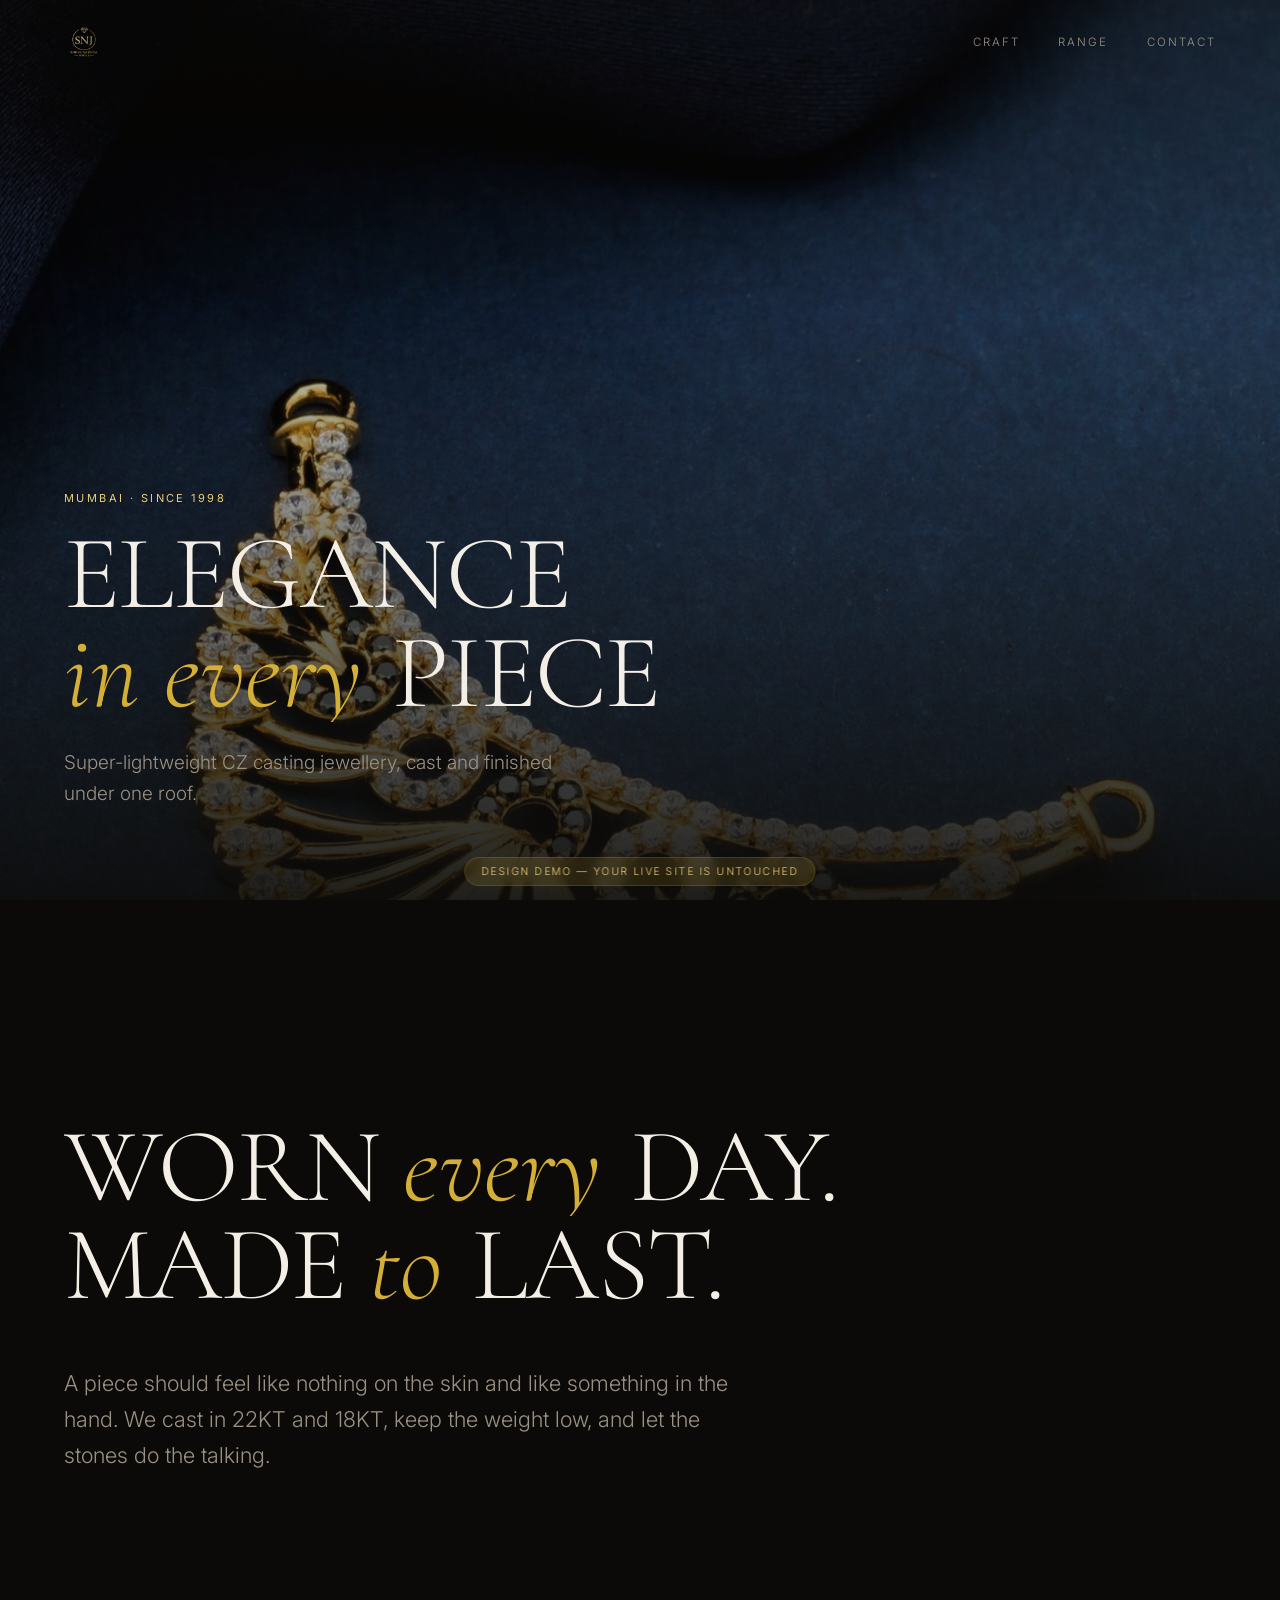
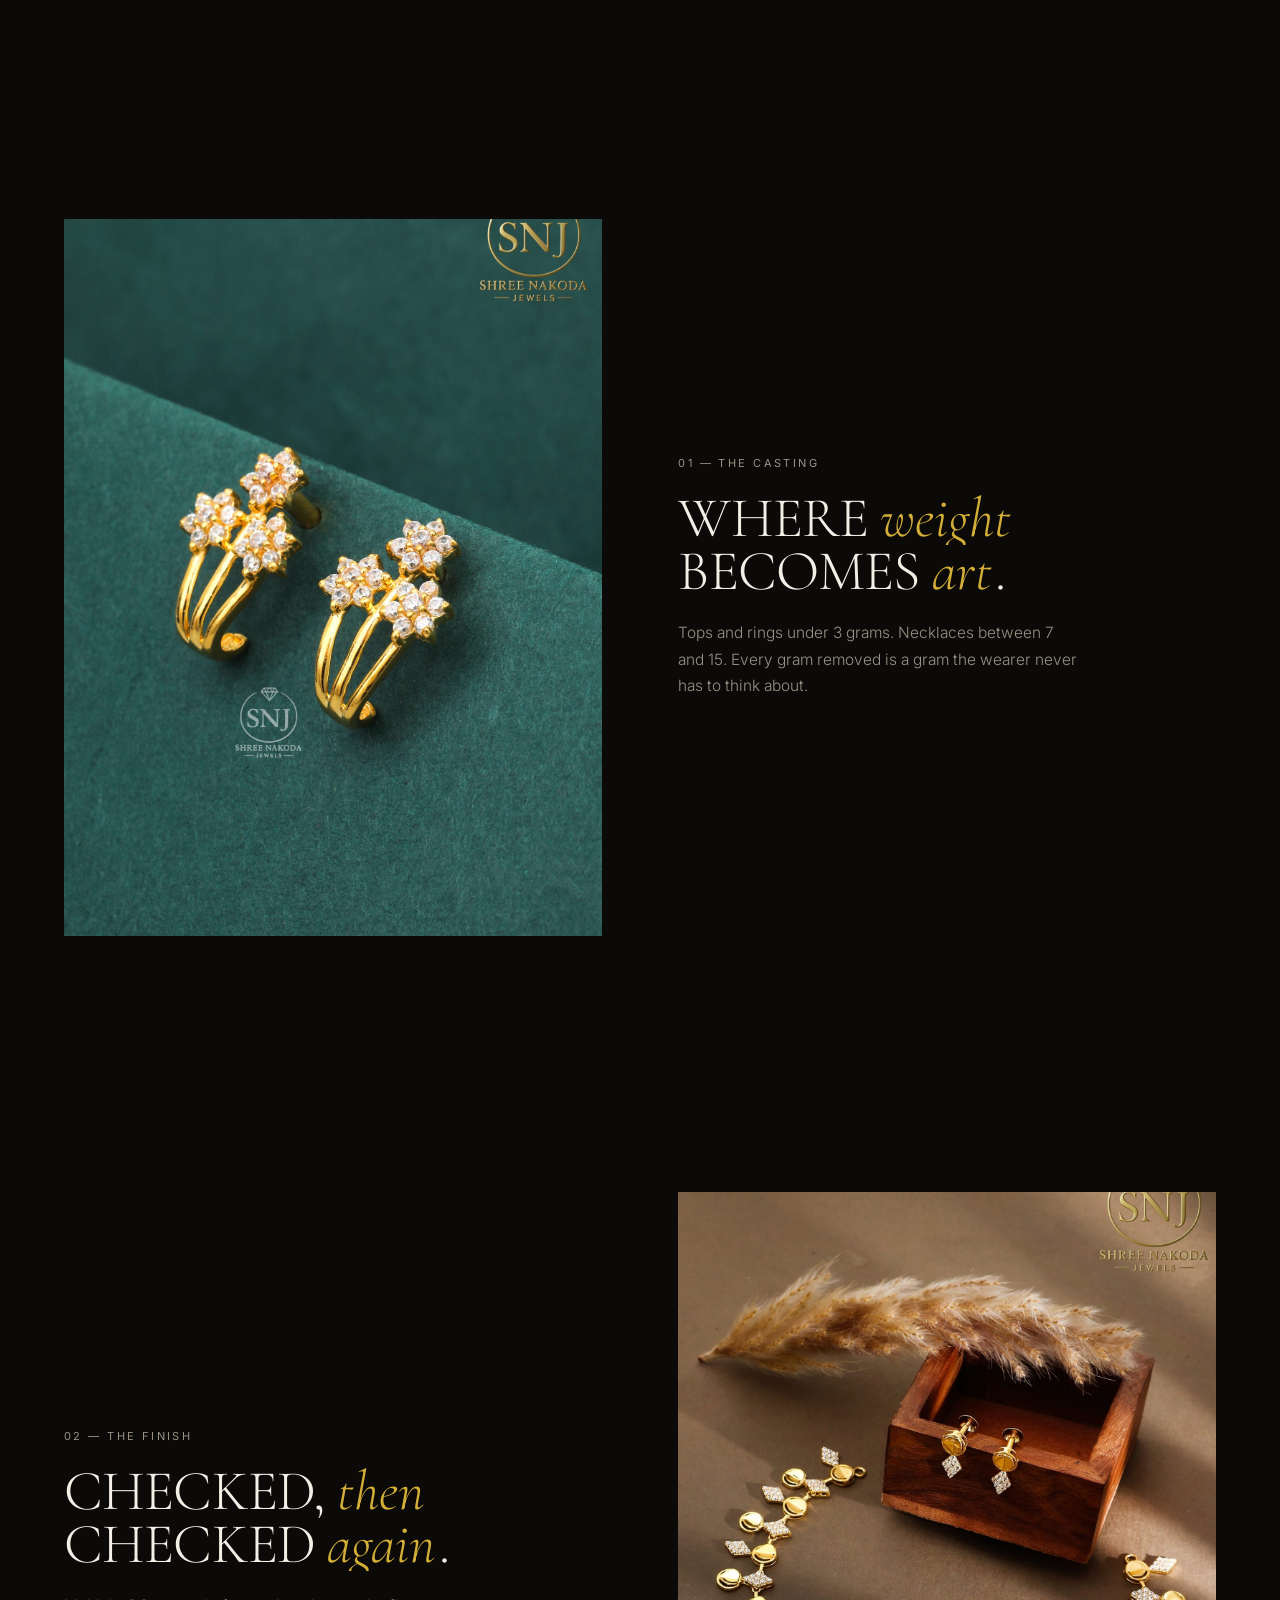
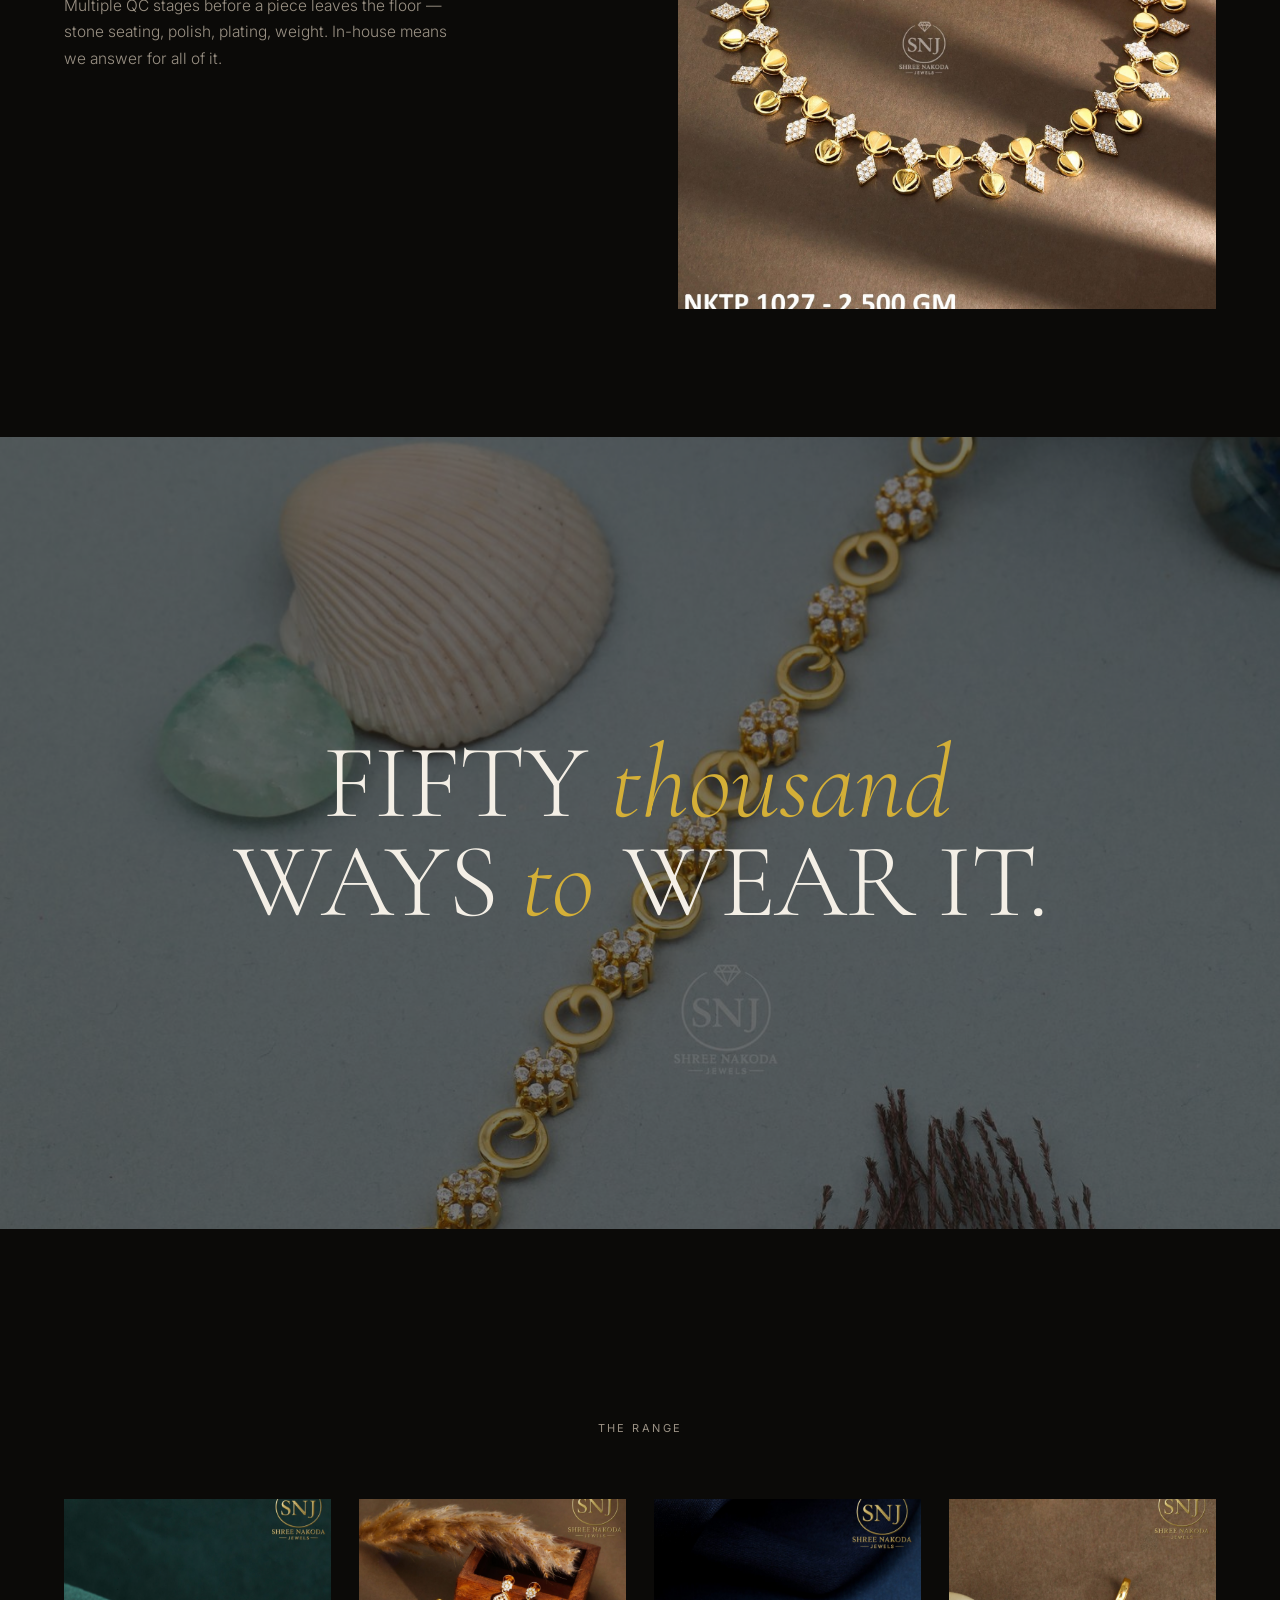
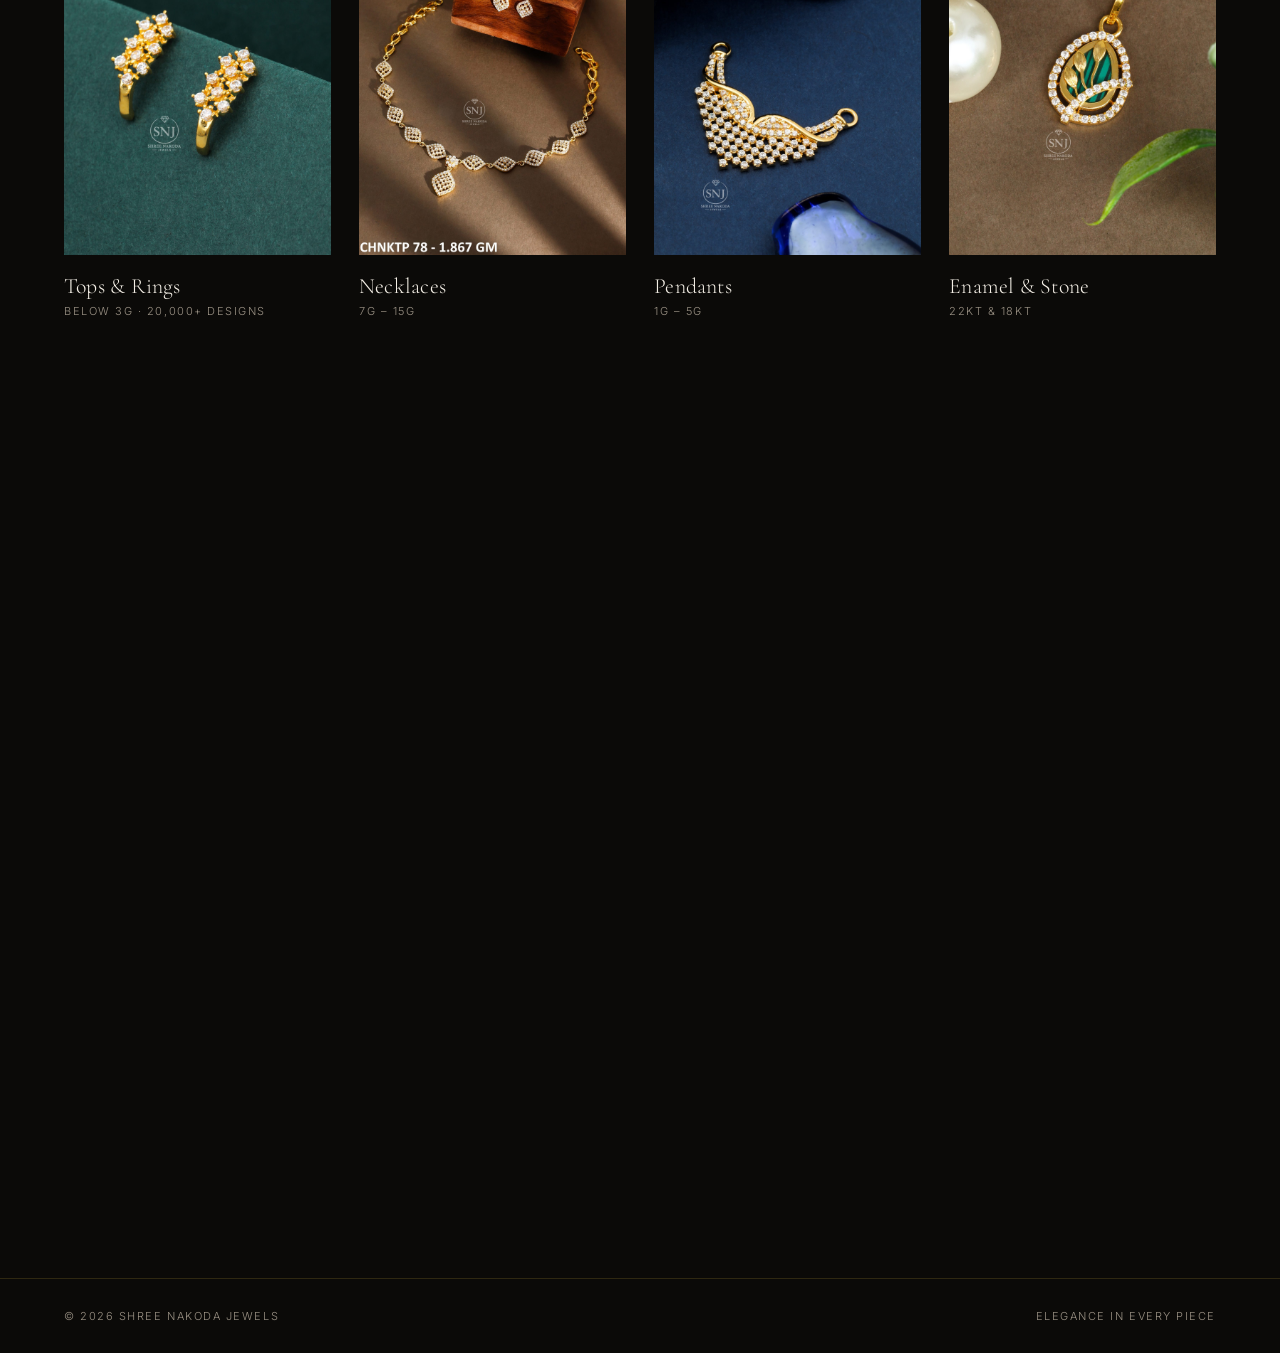
==== demo.html @ c89adb4a "Add design demo at /demo.html (does not touch the live site) Editorial restyle demo in the Vero vein" ====
<!DOCTYPE html>
<html lang="en">
<head>
<meta charset="UTF-8">
<meta name="viewport" content="width=device-width, initial-scale=1.0">
<title>Shree Nakoda Jewels — Design Demo</title>
<meta name="robots" content="noindex, nofollow">
<link rel="preconnect" href="https://fonts.googleapis.com">
<link rel="preconnect" href="https://fonts.gstatic.com" crossorigin>
<link href="https://fonts.googleapis.com/css2?family=Cormorant+Garamond:ital,wght@0,300;0,400;1,300;1,400&family=Inter:wght@300;400;500&display=swap" rel="stylesheet">
<link rel="stylesheet" href="css/demo.css">
<link rel="icon" type="image/png" sizes="64x64" href="assets/img/favicon-64.png">
<noscript><style>.rv,.rv-line span{opacity:1 !important;transform:none !important}</style></noscript>
</head>
<body>

<div class="grain"></div>

<div class="demo-flag">Design demo — your live site is untouched</div>

<header id="hdr">
  <a href="#top" class="brand">
    <img src="assets/img/logo.png" alt="Shree Nakoda Jewels">
  </a>
  <nav>
    <a href="#craft">Craft</a>
    <a href="#range">Range</a>
    <a href="#contact">Contact</a>
  </nav>
</header>

<!-- ============ HERO ============ -->
<section class="hero" id="top">
  <div class="hero-media">
    <img src="assets/img/studio/blue-fan-pendant.jpg" alt="Gold and CZ fan pendant">
  </div>
  <div class="hero-scrim"></div>
  <div class="hero-inner">
    <p class="eyebrow rv">Mumbai · Since 1998</p>
    <h1 class="display rv-line">
      <span class="l"><span>ELEGANCE</span></span>
      <span class="l"><span><em>in every</em> PIECE</span></span>
    </h1>
    <p class="lede rv">Super-lightweight CZ casting jewellery, cast and finished under one roof.</p>
  </div>
  <div class="hero-foot">
    <span class="rv">Scroll</span>
    <span class="rv">50,000+ designs</span>
  </div>
</section>

<!-- ============ STATEMENT ============ -->
<section class="statement">
  <h2 class="display rv-line">
    <span class="l"><span>WORN <em>every</em> DAY.</span></span>
    <span class="l"><span>MADE <em>to</em> LAST.</span></span>
  </h2>
  <p class="body-lg rv">
    A piece should feel like nothing on the skin and like something in the hand.
    We cast in 22KT and 18KT, keep the weight low, and let the stones do the talking.
  </p>
</section>

<!-- ============ EDITORIAL PAIR ============ -->
<section class="pair" id="craft">
  <figure class="fig tall rv">
    <img src="assets/img/studio/emerald-earrings.jpg" alt="Gold CZ earrings on emerald velvet" loading="lazy">
  </figure>
  <div class="pair-copy">
    <p class="label rv">01 — The Casting</p>
    <h3 class="display sm rv-line">
      <span class="l"><span>WHERE <em>weight</em></span></span>
      <span class="l"><span>BECOMES <em>art</em>.</span></span>
    </h3>
    <p class="rv">Tops and rings under 3 grams. Necklaces between 7 and 15. Every gram removed
       is a gram the wearer never has to think about.</p>
  </div>
</section>

<section class="pair reverse">
  <figure class="fig tall rv">
    <img src="assets/img/studio/cream-necklace.jpg" alt="Gold CZ necklace" loading="lazy">
  </figure>
  <div class="pair-copy">
    <p class="label rv">02 — The Finish</p>
    <h3 class="display sm rv-line">
      <span class="l"><span>CHECKED, <em>then</em></span></span>
      <span class="l"><span>CHECKED <em>again</em>.</span></span>
    </h3>
    <p class="rv">Multiple QC stages before a piece leaves the floor — stone seating, polish,
       plating, weight. In-house means we answer for all of it.</p>
  </div>
</section>

<!-- ============ FULL BLEED ============ -->
<section class="bleed">
  <img src="assets/img/studio/teal-bracelet.jpg" alt="Gold CZ bracelet" loading="lazy">
  <div class="bleed-scrim"></div>
  <h2 class="display bleed-h rv-line">
    <span class="l"><span>FIFTY <em>thousand</em></span></span>
    <span class="l"><span>WAYS <em>to</em> WEAR IT.</span></span>
  </h2>
</section>

<!-- ============ RANGE ============ -->
<section class="range" id="range">
  <p class="label center rv">The Range</p>
  <div class="range-grid">
    <article class="rv">
      <figure><img src="assets/img/studio/emerald-earrings-2.jpg" alt="Tops and rings" loading="lazy"></figure>
      <h4>Tops &amp; Rings</h4><p class="wt">Below 3g · 20,000+ designs</p>
    </article>
    <article class="rv">
      <figure><img src="assets/img/studio/cream-necklace-2.jpg" alt="Necklaces" loading="lazy"></figure>
      <h4>Necklaces</h4><p class="wt">7g – 15g</p>
    </article>
    <article class="rv">
      <figure><img src="assets/img/studio/blue-paisley-pendant.jpg" alt="Pendants" loading="lazy"></figure>
      <h4>Pendants</h4><p class="wt"> 1g – 5g</p>
    </article>
    <article class="rv">
      <figure><img src="assets/img/studio/brown-enamel-pendant.jpg" alt="Enamel work" loading="lazy"></figure>
      <h4>Enamel &amp; Stone</h4><p class="wt">22KT &amp; 18KT</p>
    </article>
  </div>
</section>

<!-- ============ CONTACT ============ -->
<section class="contact" id="contact">
  <h2 class="display rv-line">
    <span class="l"><span>COME <em>and</em> SEE</span></span>
    <span class="l"><span><em>the</em> WORK.</span></span>
  </h2>
  <div class="contact-grid">
    <div class="rv">
      <p class="label">Showroom</p>
      <p class="addr">259, Johari Mansion, 4th Floor<br>409-B Kalbadevi Road<br>Mumbai 400002</p>
      <p class="hours">Mon – Sat · 1pm – 8pm</p>
    </div>
    <div class="rv">
      <p class="label">Enquiries</p>
      <a class="big-link" href="tel:+917303219256">+91 73032 19256</a>
      <a class="big-link" href="tel:+912240132942">022 4013 2942</a>
      <a class="big-link ig" href="https://www.instagram.com/shree_nakoda_jewels/" target="_blank" rel="noopener">@shree_nakoda_jewels</a>
    </div>
  </div>
</section>

<footer>
  <span>© <span id="yr"></span> Shree Nakoda Jewels</span>
  <span>Elegance in every piece</span>
</footer>

<script src="js/demo.js" defer></script>
</body>
</html>
---- css/demo.css ----
/* ===== Shree Nakoda Jewels — design demo =====
   Dark brand palette kept; Vero's craft borrowed:
   huge tight-leading display type, uppercase sans + lowercase italic serif,
   generous whitespace, line-by-line scroll reveals. */

:root{
  --bg:#0b0a08;
  --bg-2:#100e0b;
  --ink:#f4efe6;
  --dim:#9a9184;
  --gold:#d4af37;
  --gold-soft:#e8cf7a;
  --line:rgba(212,175,55,.18);
  --serif:'Cormorant Garamond',Georgia,serif;
  --sans:'Inter',system-ui,-apple-system,'Segoe UI',sans-serif;
  --ease:cubic-bezier(.19,1,.22,1);
  --pad:clamp(20px,5vw,80px);
}

*{box-sizing:border-box}
html{scroll-behavior:smooth;-webkit-text-size-adjust:100%}
body{
  margin:0;background:var(--bg);color:var(--ink);
  font-family:var(--sans);font-weight:300;overflow-x:hidden;
  -webkit-font-smoothing:antialiased;
}
img{display:block;max-width:100%}
a{color:inherit;text-decoration:none}
::selection{background:var(--gold);color:#14110a}

.grain{
  position:fixed;inset:0;z-index:9998;pointer-events:none;opacity:.03;mix-blend-mode:overlay;
  background-image:url("data:image/svg+xml,%3Csvg xmlns='http://www.w3.org/2000/svg' width='120' height='120'%3E%3Cfilter id='n'%3E%3CfeTurbulence type='fractalNoise' baseFrequency='.9' numOctaves='2' stitchTiles='stitch'/%3E%3C/filter%3E%3Crect width='100%25' height='100%25' filter='url(%23n)'/%3E%3C/svg%3E");
}
.demo-flag{
  position:fixed;left:50%;bottom:14px;transform:translateX(-50%);z-index:9999;
  background:rgba(212,175,55,.14);border:1px solid var(--line);color:var(--gold-soft);
  font-size:10.5px;letter-spacing:.14em;text-transform:uppercase;
  padding:7px 16px;border-radius:40px;backdrop-filter:blur(6px);pointer-events:none;
}

/* ---------- Type system ---------- */
.display{
  font-family:var(--serif);font-weight:300;
  font-size:clamp(38px,8.2vw,124px);
  line-height:.94;letter-spacing:-.015em;
  text-transform:uppercase;margin:0;
}
/* the signature move: lowercase italic serif inside an uppercase line */
.display em{
  font-style:italic;text-transform:lowercase;
  color:var(--gold);letter-spacing:0;padding-right:.06em;
}
.display.sm{font-size:clamp(30px,4.4vw,62px)}

.eyebrow,.label{
  font-family:var(--sans);font-size:11px;font-weight:400;
  letter-spacing:.22em;text-transform:uppercase;color:var(--gold-soft);margin:0;
}
.label{color:var(--dim)}
.center{text-align:center}
.lede{font-size:clamp(15px,1.5vw,19px);line-height:1.6;color:var(--dim);max-width:44ch;margin:0}
.body-lg{font-size:clamp(16px,1.7vw,22px);line-height:1.65;color:var(--dim);max-width:52ch;margin:0}
p{margin:0}

/* ---------- Scroll reveal ---------- */
.rv{opacity:0;transform:translateY(26px);transition:opacity 1.1s var(--ease),transform 1.1s var(--ease)}
.rv.in{opacity:1;transform:none}
/* masked line-by-line reveal for headlines */
.rv-line .l{display:block;overflow:hidden}
.rv-line .l>span{display:block;transform:translateY(105%);transition:transform 1.15s var(--ease)}
.rv-line.in .l>span{transform:none}
.rv-line.in .l:nth-child(2)>span{transition-delay:.10s}
.rv-line.in .l:nth-child(3)>span{transition-delay:.20s}
/* If JS never runs, don't leave the page blank */
html:not(.js) .rv{opacity:1;transform:none}
html:not(.js) .rv-line .l>span{transform:none}

/* ---------- Header ---------- */
#hdr{
  position:fixed;top:0;left:0;right:0;z-index:500;
  display:flex;align-items:center;justify-content:space-between;
  padding:22px var(--pad);transition:background .45s var(--ease),padding .45s var(--ease);
}
#hdr.solid{background:rgba(9,8,6,.92);padding:13px var(--pad);border-bottom:1px solid var(--line)}
#hdr .brand img{width:40px;height:40px;object-fit:contain}
#hdr nav{display:flex;gap:clamp(16px,3vw,38px)}
#hdr nav a{font-size:11.5px;letter-spacing:.18em;text-transform:uppercase;color:var(--dim);transition:color .3s}
#hdr nav a:hover{color:var(--gold-soft)}

/* ---------- Hero ---------- */
.hero{position:relative;min-height:100svh;display:flex;flex-direction:column;justify-content:flex-end;overflow:hidden}
.hero-media{position:absolute;inset:0}
.hero-media img{width:100%;height:100%;object-fit:cover;object-position:60% 35%}
.hero-scrim{
  position:absolute;inset:0;
  background:linear-gradient(180deg,rgba(11,10,8,.55) 0%,rgba(11,10,8,.25) 35%,rgba(11,10,8,.92) 100%);
}
.hero-inner{position:relative;z-index:2;padding:0 var(--pad);max-width:1500px}
.hero-inner .eyebrow{margin-bottom:20px}
.hero h1{margin:0 0 26px}
.hero-foot{
  position:relative;z-index:2;display:flex;justify-content:space-between;
  padding:44px var(--pad) 34px;font-size:10.5px;letter-spacing:.2em;text-transform:uppercase;color:var(--dim);
}

/* ---------- Statement ---------- */
.statement{padding:clamp(110px,17vw,230px) var(--pad);max-width:1500px;margin:0 auto}
.statement h2{margin-bottom:clamp(34px,4vw,58px)}

/* ---------- Editorial pairs ---------- */
.pair{
  display:grid;grid-template-columns:1fr 1fr;gap:clamp(30px,6vw,110px);
  align-items:center;padding:clamp(60px,10vw,150px) var(--pad);
  max-width:1500px;margin:0 auto;
}
.pair.reverse .fig{order:2}
.fig{margin:0;overflow:hidden;background:var(--bg-2)}
.fig.tall img{width:100%;aspect-ratio:3/4;object-fit:cover;transition:transform 1.4s var(--ease)}
.fig:hover img{transform:scale(1.03)}
.pair-copy{display:flex;flex-direction:column;gap:22px}
.pair-copy p:last-child{color:var(--dim);line-height:1.7;max-width:40ch;font-size:15.5px}

/* ---------- Full bleed ---------- */
.bleed{position:relative;min-height:88svh;display:flex;align-items:center;justify-content:center;overflow:hidden}
.bleed>img{position:absolute;inset:0;width:100%;height:100%;object-fit:cover}
.bleed-scrim{position:absolute;inset:0;background:rgba(11,10,8,.55)}
.bleed-h{position:relative;z-index:2;text-align:center;padding:0 var(--pad)}

/* ---------- Range ---------- */
.range{padding:clamp(100px,15vw,200px) var(--pad);max-width:1500px;margin:0 auto}
.range .label{margin-bottom:clamp(40px,5vw,70px)}
.range-grid{display:grid;grid-template-columns:repeat(4,1fr);gap:clamp(14px,2.2vw,34px)}
.range-grid figure{margin:0 0 18px;overflow:hidden;background:var(--bg-2)}
.range-grid img{width:100%;aspect-ratio:3/4;object-fit:cover;transition:transform 1.3s var(--ease)}
.range-grid article:hover img{transform:scale(1.04)}
.range-grid h4{font-family:var(--serif);font-weight:300;font-size:clamp(17px,1.7vw,23px);margin:0 0 5px;letter-spacing:.01em}
.wt{font-size:11px;letter-spacing:.14em;text-transform:uppercase;color:var(--dim)}

/* ---------- Contact ---------- */
.contact{padding:clamp(100px,15vw,210px) var(--pad) clamp(70px,9vw,120px);max-width:1500px;margin:0 auto}
.contact h2{margin-bottom:clamp(48px,6vw,90px)}
.contact-grid{display:grid;grid-template-columns:1fr 1fr;gap:clamp(34px,6vw,90px)}
.contact-grid .label{margin-bottom:18px}
.addr{font-size:16px;line-height:1.85;color:var(--ink)}
.hours{margin-top:14px;font-size:13px;color:var(--dim);letter-spacing:.04em}
.big-link{
  display:block;font-family:var(--serif);font-size:clamp(20px,2.5vw,34px);
  font-weight:300;color:var(--ink);padding:9px 0;border-bottom:1px solid var(--line);
  transition:color .35s var(--ease),padding-left .35s var(--ease);
}
.big-link:hover{color:var(--gold);padding-left:10px}
.big-link.ig{font-family:var(--sans);font-size:clamp(13px,1.3vw,16px);letter-spacing:.04em}

footer{
  display:flex;justify-content:space-between;gap:16px;flex-wrap:wrap;
  padding:30px var(--pad);border-top:1px solid var(--line);
  font-size:11px;letter-spacing:.14em;text-transform:uppercase;color:var(--dim);
}

/* ---------- Responsive ---------- */
@media(max-width:900px){
  .pair{grid-template-columns:1fr;gap:34px}
  .pair.reverse .fig{order:0}
  .range-grid{grid-template-columns:repeat(2,1fr);gap:16px}
  .contact-grid{grid-template-columns:1fr}
  .hero-media img{object-position:58% 35%}
}
@media(max-width:520px){
  .hero-foot{padding:30px var(--pad) 26px}
}

/* ---------- Reduced motion ---------- */
@media(prefers-reduced-motion:reduce){
  html{scroll-behavior:auto}
  .rv{opacity:1 !important;transform:none !important;transition:none !important}
  .rv-line .l>span{transform:none !important;transition:none !important}
  .fig img,.range-grid img{transition:none !important}
}
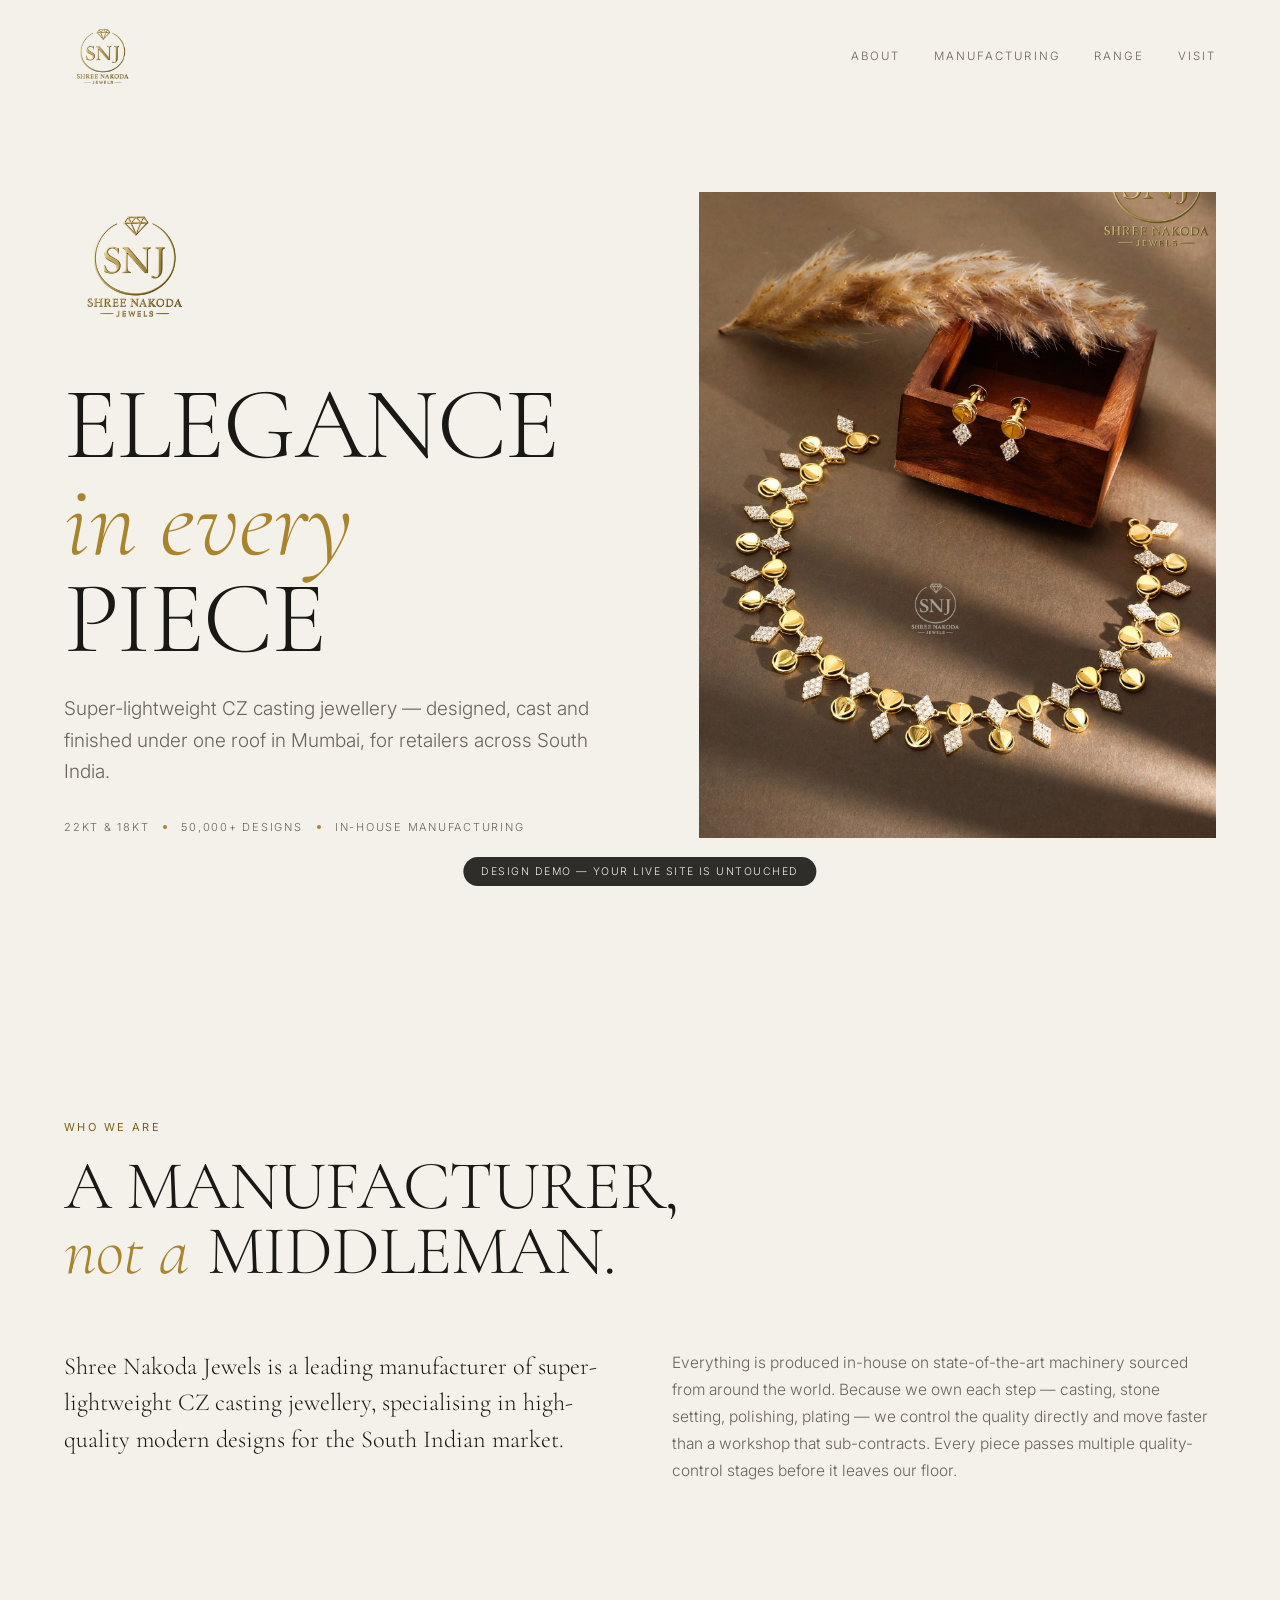
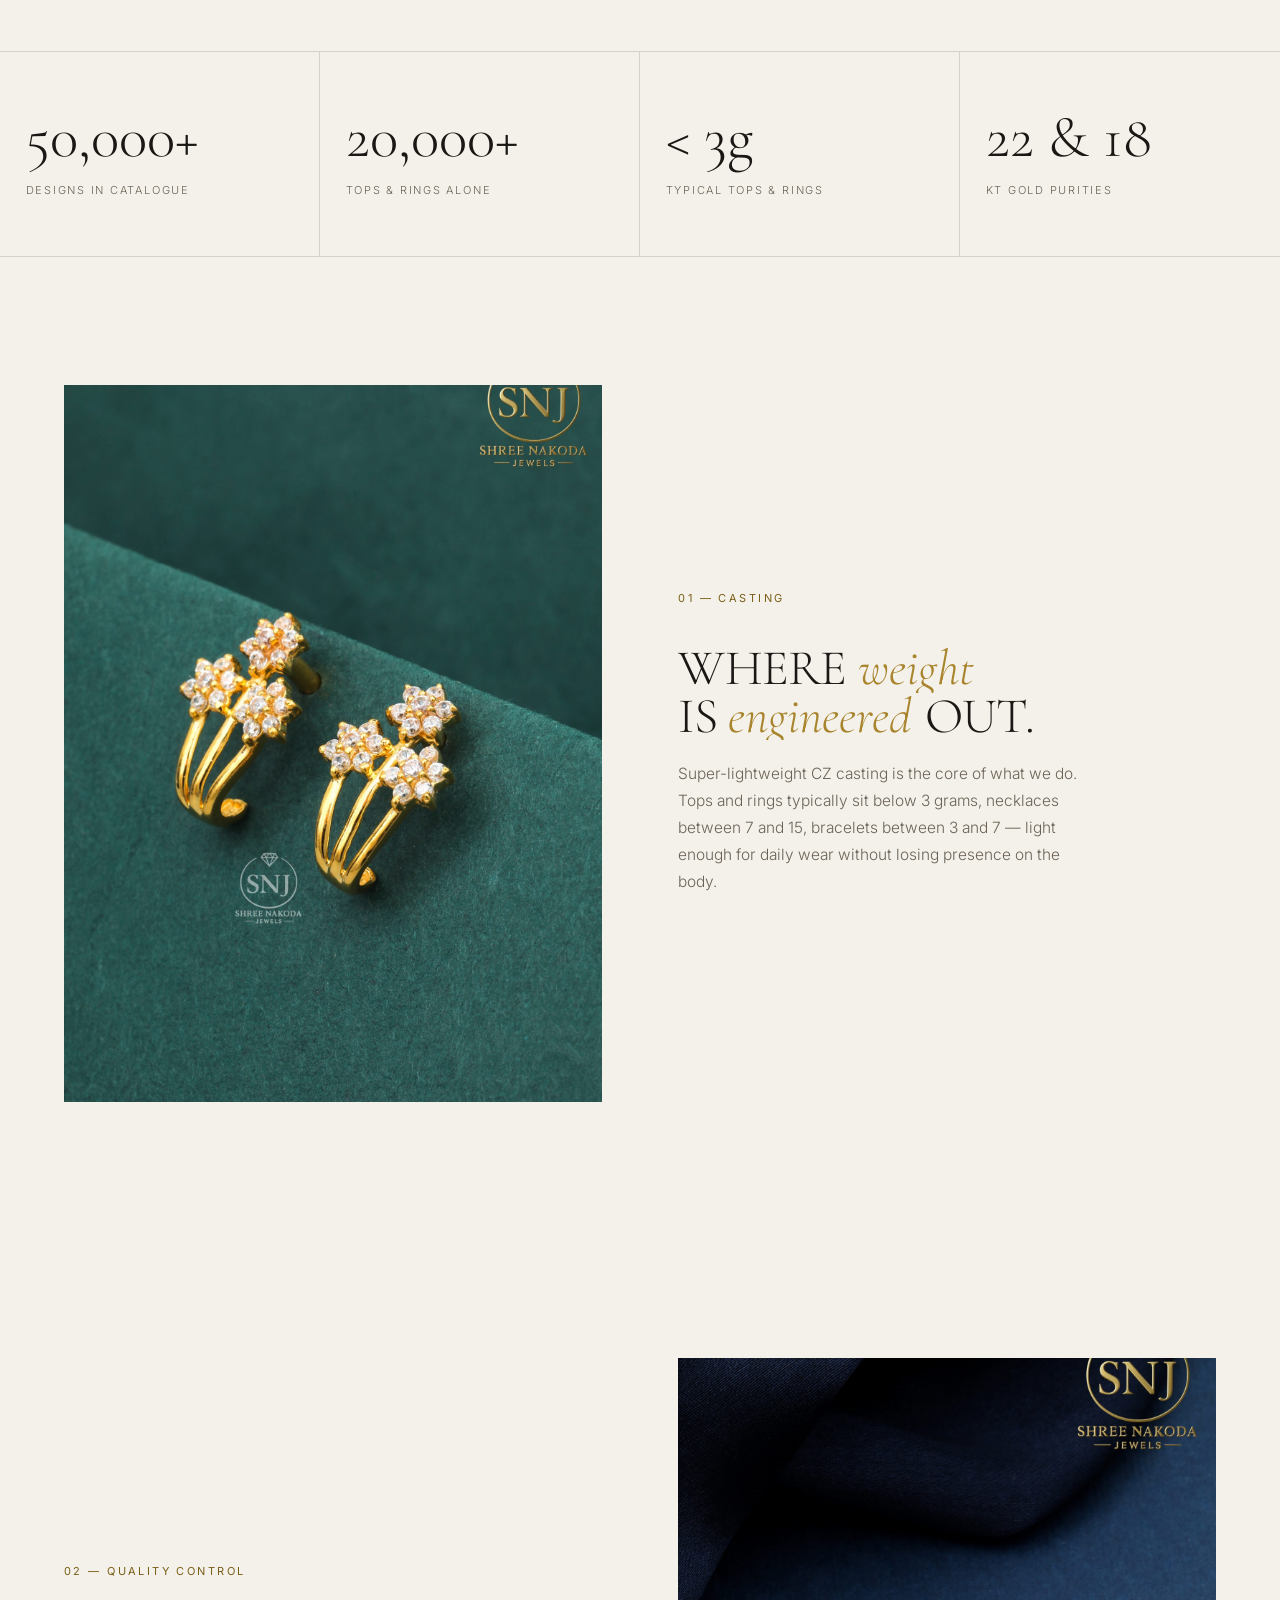
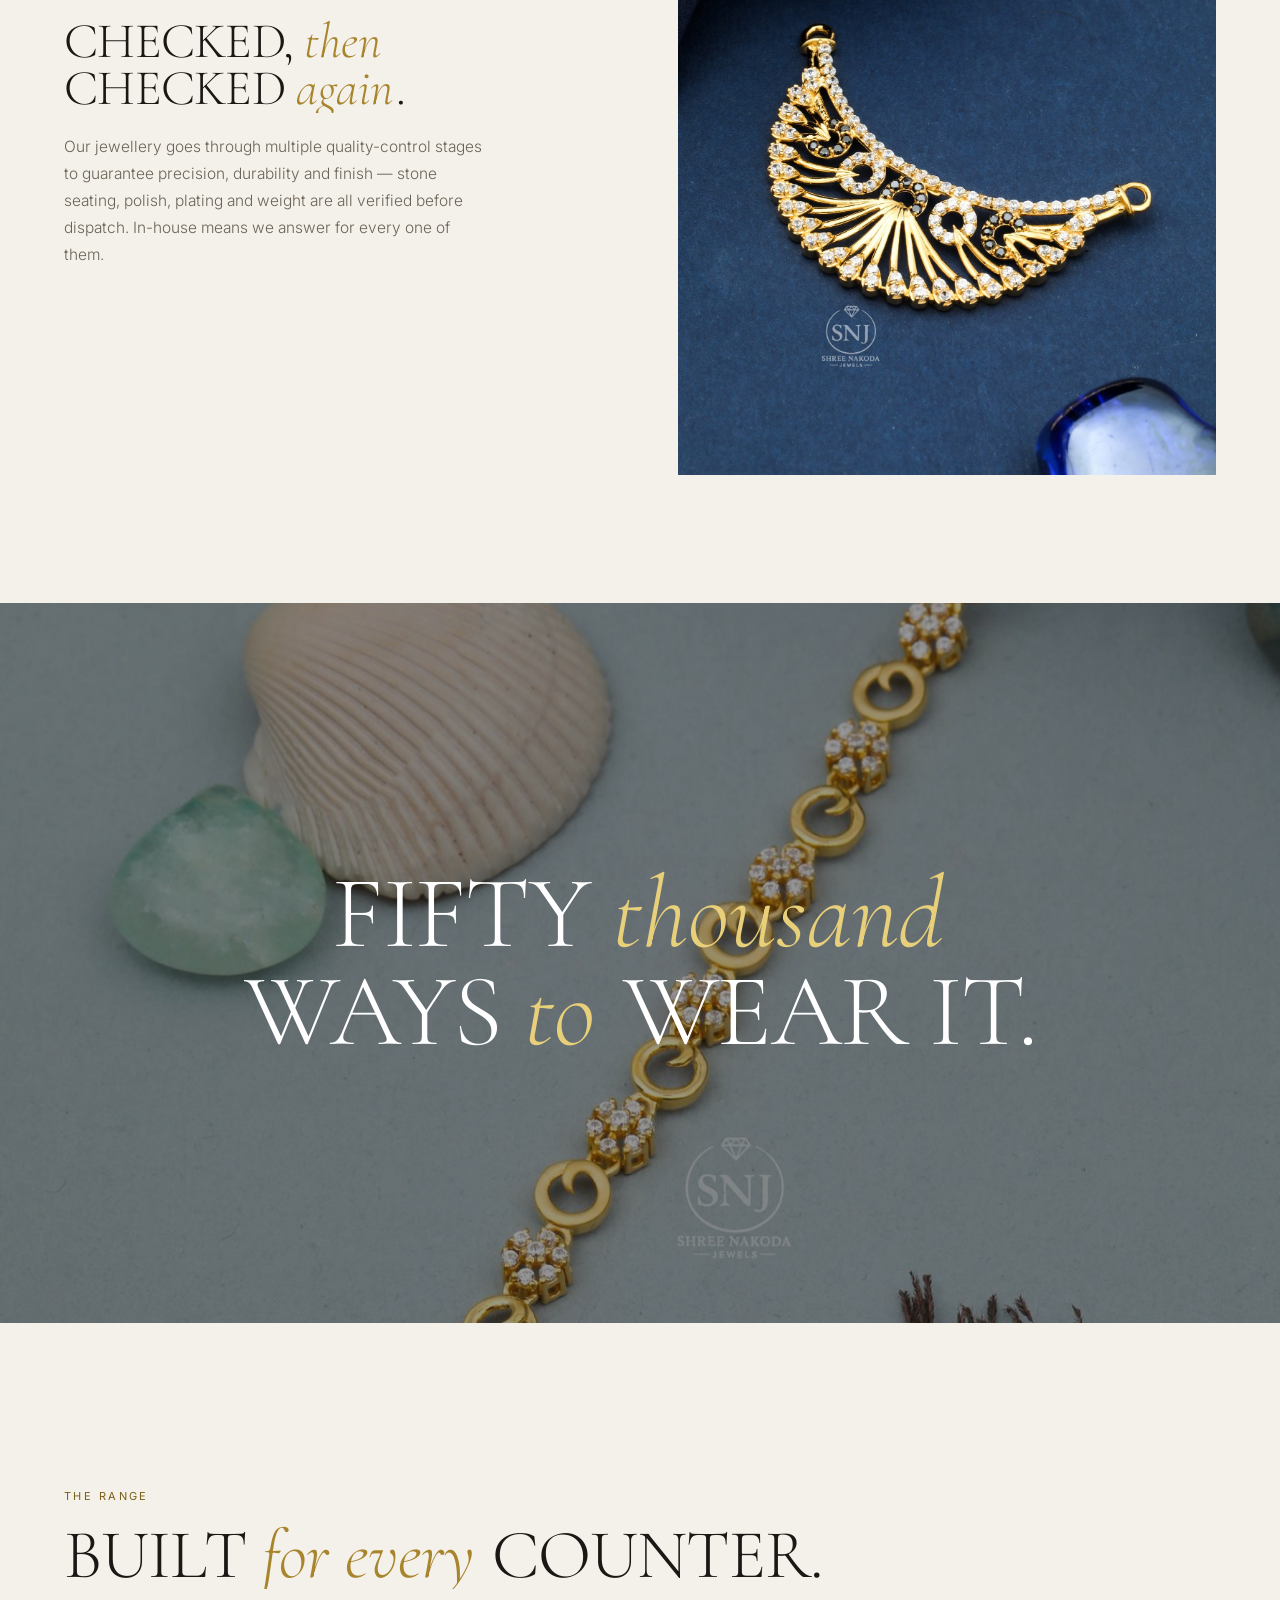
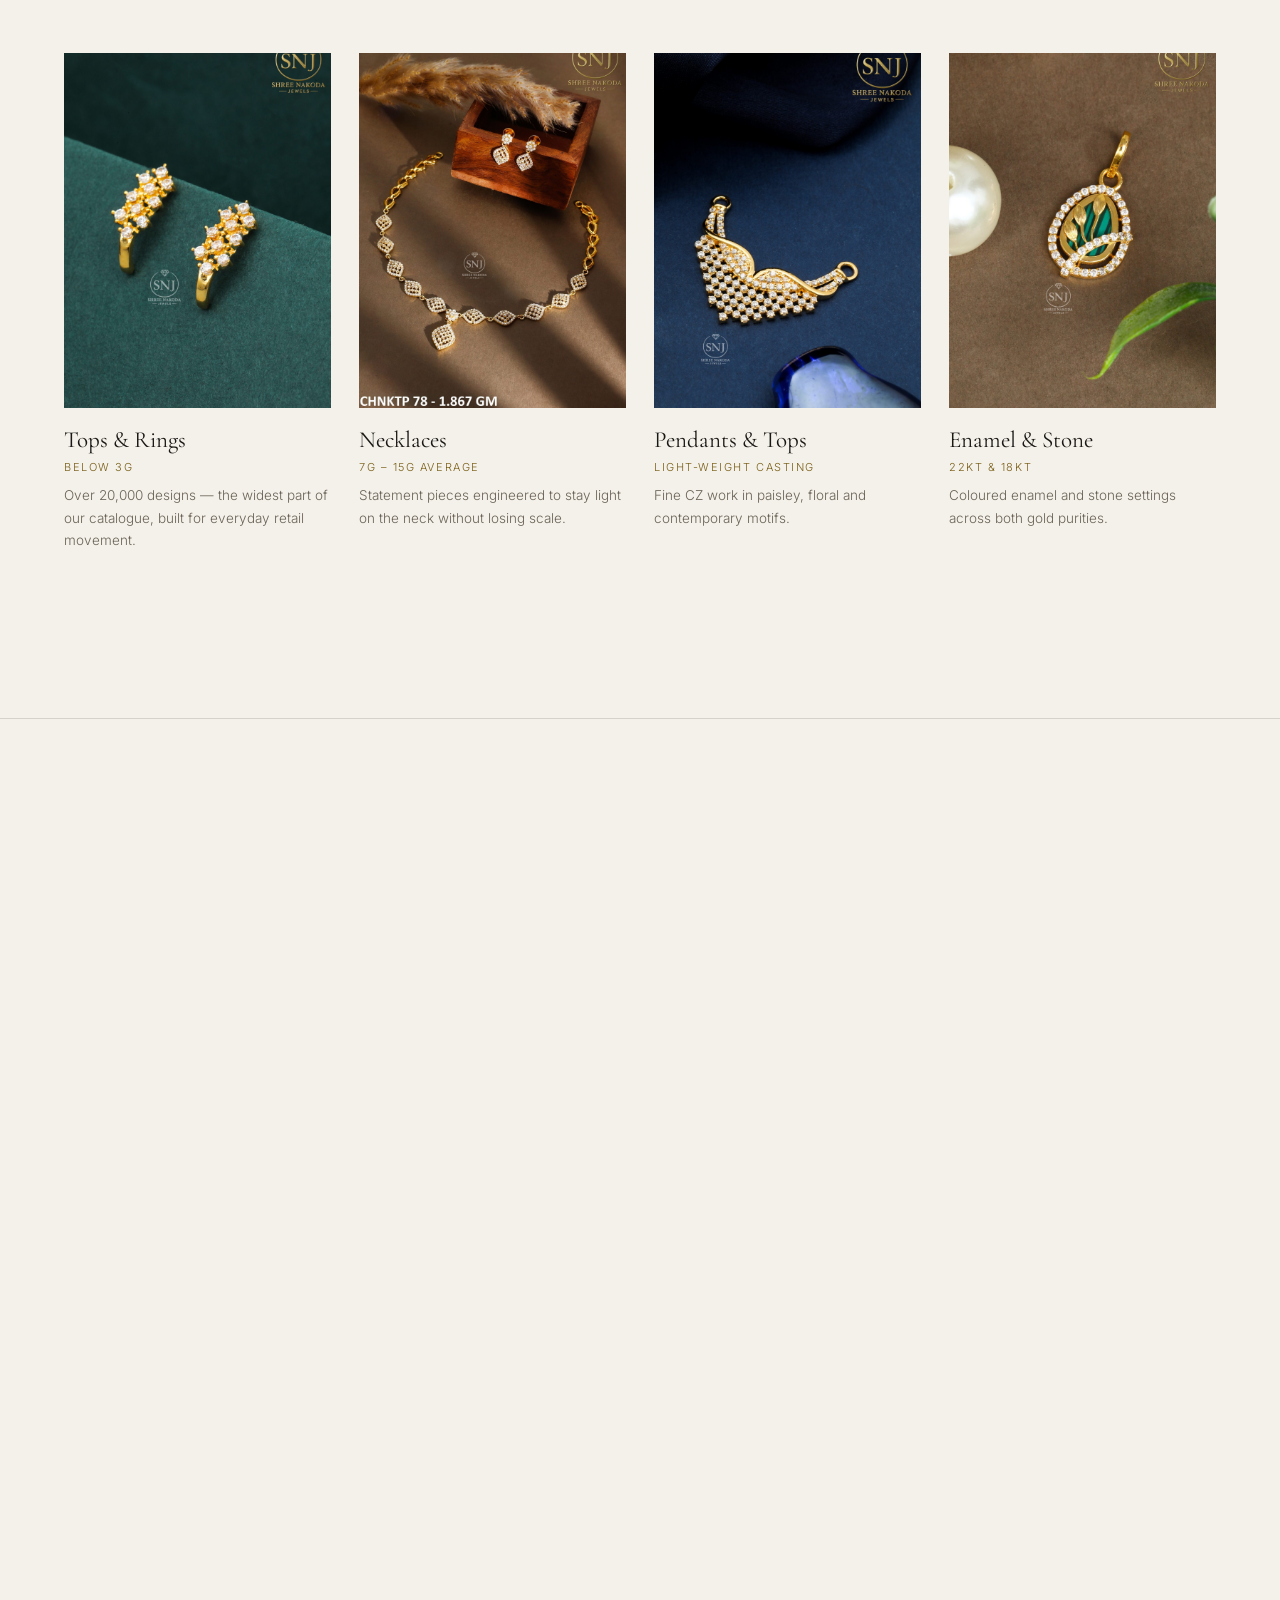
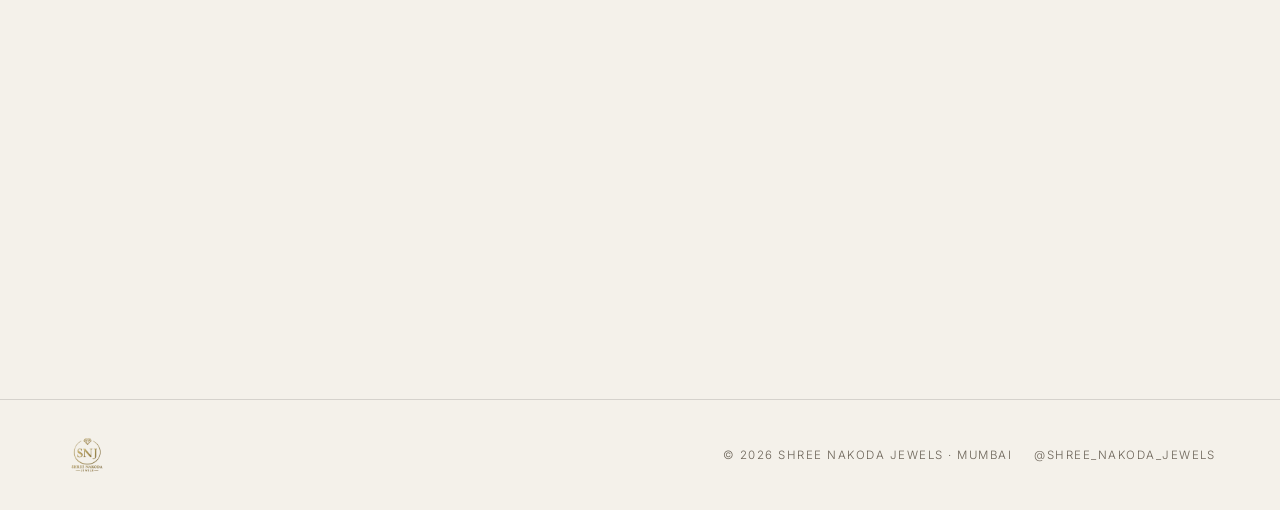
==== commit bc5daf5a: "Demo v2: light editorial theme, larger logo, fuller copy - Switch demo to a warm cream ground (#f4f1" ====
--- a/demo.html
+++ b/demo.html
@@ -7,88 +7,103 @@
 <meta name="robots" content="noindex, nofollow">
 <link rel="preconnect" href="https://fonts.googleapis.com">
 <link rel="preconnect" href="https://fonts.gstatic.com" crossorigin>
-<link href="https://fonts.googleapis.com/css2?family=Cormorant+Garamond:ital,wght@0,300;0,400;1,300;1,400&family=Inter:wght@300;400;500&display=swap" rel="stylesheet">
+<link href="https://fonts.googleapis.com/css2?family=Cormorant+Garamond:ital,wght@0,300;0,400;0,500;1,300;1,400&family=Inter:wght@300;400;500&display=swap" rel="stylesheet">
 <link rel="stylesheet" href="css/demo.css">
 <link rel="icon" type="image/png" sizes="64x64" href="assets/img/favicon-64.png">
 <noscript><style>.rv,.rv-line span{opacity:1 !important;transform:none !important}</style></noscript>
 </head>
 <body>
 
-<div class="grain"></div>
-
 <div class="demo-flag">Design demo — your live site is untouched</div>
 
 <header id="hdr">
-  <a href="#top" class="brand">
-    <img src="assets/img/logo.png" alt="Shree Nakoda Jewels">
-  </a>
+  <a href="#top" class="brand"><img src="assets/img/logo.png" alt="Shree Nakoda Jewels"></a>
   <nav>
-    <a href="#craft">Craft</a>
+    <a href="#about">About</a>
+    <a href="#craft">Manufacturing</a>
     <a href="#range">Range</a>
-    <a href="#contact">Contact</a>
+    <a href="#visit">Visit</a>
   </nav>
 </header>
 
 <!-- ============ HERO ============ -->
 <section class="hero" id="top">
-  <div class="hero-media">
-    <img src="assets/img/studio/blue-fan-pendant.jpg" alt="Gold and CZ fan pendant">
-  </div>
-  <div class="hero-scrim"></div>
-  <div class="hero-inner">
-    <p class="eyebrow rv">Mumbai · Since 1998</p>
+  <div class="hero-copy">
+    <img class="hero-logo rv" src="assets/img/logo.png" alt="Shree Nakoda Jewels">
     <h1 class="display rv-line">
       <span class="l"><span>ELEGANCE</span></span>
       <span class="l"><span><em>in every</em> PIECE</span></span>
     </h1>
-    <p class="lede rv">Super-lightweight CZ casting jewellery, cast and finished under one roof.</p>
-  </div>
-  <div class="hero-foot">
-    <span class="rv">Scroll</span>
-    <span class="rv">50,000+ designs</span>
-  </div>
-</section>
-
-<!-- ============ STATEMENT ============ -->
-<section class="statement">
-  <h2 class="display rv-line">
-    <span class="l"><span>WORN <em>every</em> DAY.</span></span>
-    <span class="l"><span>MADE <em>to</em> LAST.</span></span>
+    <p class="lede rv">
+      Super-lightweight CZ casting jewellery — designed, cast and finished
+      under one roof in Mumbai, for retailers across South India.
+    </p>
+    <div class="hero-meta rv">
+      <span>22KT &amp; 18KT</span><i></i>
+      <span>50,000+ designs</span><i></i>
+      <span>In-house manufacturing</span>
+    </div>
+  </div>
+  <figure class="hero-fig rv">
+    <img src="assets/img/studio/cream-necklace.jpg" alt="Gold CZ necklace by Shree Nakoda Jewels">
+  </figure>
+</section>
+
+<!-- ============ ABOUT ============ -->
+<section class="statement" id="about">
+  <p class="label rv">Who we are</p>
+  <h2 class="display md rv-line">
+    <span class="l"><span>A MANUFACTURER,</span></span>
+    <span class="l"><span><em>not a</em> MIDDLEMAN.</span></span>
   </h2>
-  <p class="body-lg rv">
-    A piece should feel like nothing on the skin and like something in the hand.
-    We cast in 22KT and 18KT, keep the weight low, and let the stones do the talking.
-  </p>
-</section>
-
-<!-- ============ EDITORIAL PAIR ============ -->
+  <div class="two-col">
+    <p class="body-lg rv">
+      Shree Nakoda Jewels is a leading manufacturer of super-lightweight CZ casting
+      jewellery, specialising in high-quality modern designs for the South Indian market.
+    </p>
+    <p class="body rv">
+      Everything is produced in-house on state-of-the-art machinery sourced from around
+      the world. Because we own each step — casting, stone setting, polishing, plating —
+      we control the quality directly and move faster than a workshop that sub-contracts.
+      Every piece passes multiple quality-control stages before it leaves our floor.
+    </p>
+  </div>
+</section>
+
+<!-- ============ FIGURES ============ -->
+<section class="figures">
+  <div class="fig-item rv"><strong>50,000+</strong><span>Designs in catalogue</span></div>
+  <div class="fig-item rv"><strong>20,000+</strong><span>Tops &amp; rings alone</span></div>
+  <div class="fig-item rv"><strong>&lt; 3g</strong><span>Typical tops &amp; rings</span></div>
+  <div class="fig-item rv"><strong>22 &amp; 18</strong><span>KT gold purities</span></div>
+</section>
+
+<!-- ============ MANUFACTURING ============ -->
 <section class="pair" id="craft">
-  <figure class="fig tall rv">
-    <img src="assets/img/studio/emerald-earrings.jpg" alt="Gold CZ earrings on emerald velvet" loading="lazy">
-  </figure>
+  <figure class="fig rv"><img src="assets/img/studio/emerald-earrings.jpg" alt="Gold CZ earrings on emerald velvet" loading="lazy"></figure>
   <div class="pair-copy">
-    <p class="label rv">01 — The Casting</p>
+    <p class="label rv">01 — Casting</p>
     <h3 class="display sm rv-line">
       <span class="l"><span>WHERE <em>weight</em></span></span>
-      <span class="l"><span>BECOMES <em>art</em>.</span></span>
+      <span class="l"><span>IS <em>engineered</em> OUT.</span></span>
     </h3>
-    <p class="rv">Tops and rings under 3 grams. Necklaces between 7 and 15. Every gram removed
-       is a gram the wearer never has to think about.</p>
+    <p class="rv">Super-lightweight CZ casting is the core of what we do. Tops and rings
+      typically sit below 3 grams, necklaces between 7 and 15, bracelets between 3 and 7 —
+      light enough for daily wear without losing presence on the body.</p>
   </div>
 </section>
 
 <section class="pair reverse">
-  <figure class="fig tall rv">
-    <img src="assets/img/studio/cream-necklace.jpg" alt="Gold CZ necklace" loading="lazy">
-  </figure>
+  <figure class="fig rv"><img src="assets/img/studio/blue-fan-pendant.jpg" alt="Gold and CZ fan pendant" loading="lazy"></figure>
   <div class="pair-copy">
-    <p class="label rv">02 — The Finish</p>
+    <p class="label rv">02 — Quality control</p>
     <h3 class="display sm rv-line">
       <span class="l"><span>CHECKED, <em>then</em></span></span>
       <span class="l"><span>CHECKED <em>again</em>.</span></span>
     </h3>
-    <p class="rv">Multiple QC stages before a piece leaves the floor — stone seating, polish,
-       plating, weight. In-house means we answer for all of it.</p>
+    <p class="rv">Our jewellery goes through multiple quality-control stages to guarantee
+      precision, durability and finish — stone seating, polish, plating and weight are all
+      verified before dispatch. In-house means we answer for every one of them.</p>
   </div>
 </section>
 
@@ -104,51 +119,81 @@
 
 <!-- ============ RANGE ============ -->
 <section class="range" id="range">
-  <p class="label center rv">The Range</p>
+  <p class="label rv">The range</p>
+  <h2 class="display md rv-line"><span class="l"><span>BUILT <em>for every</em> COUNTER.</span></span></h2>
   <div class="range-grid">
     <article class="rv">
       <figure><img src="assets/img/studio/emerald-earrings-2.jpg" alt="Tops and rings" loading="lazy"></figure>
-      <h4>Tops &amp; Rings</h4><p class="wt">Below 3g · 20,000+ designs</p>
+      <h4>Tops &amp; Rings</h4>
+      <p class="wt">Below 3g</p>
+      <p class="rdesc">Over 20,000 designs — the widest part of our catalogue, built for everyday retail movement.</p>
     </article>
     <article class="rv">
       <figure><img src="assets/img/studio/cream-necklace-2.jpg" alt="Necklaces" loading="lazy"></figure>
-      <h4>Necklaces</h4><p class="wt">7g – 15g</p>
-    </article>
-    <article class="rv">
-      <figure><img src="assets/img/studio/blue-paisley-pendant.jpg" alt="Pendants" loading="lazy"></figure>
-      <h4>Pendants</h4><p class="wt"> 1g – 5g</p>
-    </article>
-    <article class="rv">
-      <figure><img src="assets/img/studio/brown-enamel-pendant.jpg" alt="Enamel work" loading="lazy"></figure>
-      <h4>Enamel &amp; Stone</h4><p class="wt">22KT &amp; 18KT</p>
-    </article>
-  </div>
-</section>
-
-<!-- ============ CONTACT ============ -->
-<section class="contact" id="contact">
-  <h2 class="display rv-line">
+      <h4>Necklaces</h4>
+      <p class="wt">7g – 15g average</p>
+      <p class="rdesc">Statement pieces engineered to stay light on the neck without losing scale.</p>
+    </article>
+    <article class="rv">
+      <figure><img src="assets/img/studio/blue-paisley-pendant.jpg" alt="Pendants and tops" loading="lazy"></figure>
+      <h4>Pendants &amp; Tops</h4>
+      <p class="wt">Light-weight casting</p>
+      <p class="rdesc">Fine CZ work in paisley, floral and contemporary motifs.</p>
+    </article>
+    <article class="rv">
+      <figure><img src="assets/img/studio/brown-enamel-pendant.jpg" alt="Enamel and stone work" loading="lazy"></figure>
+      <h4>Enamel &amp; Stone</h4>
+      <p class="wt">22KT &amp; 18KT</p>
+      <p class="rdesc">Coloured enamel and stone settings across both gold purities.</p>
+    </article>
+  </div>
+</section>
+
+<!-- ============ WHY ============ -->
+<section class="why">
+  <p class="label rv">Why retailers work with us</p>
+  <ol class="why-list">
+    <li class="rv"><span>01</span><div><h4>Lightweight, never less elegant</h4>
+      <p>Designs that feel effortless to wear without compromising on presence or detail.</p></div></li>
+    <li class="rv"><span>02</span><div><h4>In-house manufacturing</h4>
+      <p>Better quality control and faster delivery, because nothing is sub-contracted out.</p></div></li>
+    <li class="rv"><span>03</span><div><h4>A design for every occasion</h4>
+      <p>A catalogue spanning everyday wear through to statement occasion pieces.</p></div></li>
+    <li class="rv"><span>04</span><div><h4>Customer-first quality</h4>
+      <p>Multiple QC stages on every piece, every time.</p></div></li>
+  </ol>
+</section>
+
+<!-- ============ VISIT ============ -->
+<section class="visit" id="visit">
+  <h2 class="display md rv-line">
     <span class="l"><span>COME <em>and</em> SEE</span></span>
     <span class="l"><span><em>the</em> WORK.</span></span>
   </h2>
-  <div class="contact-grid">
+  <div class="visit-grid">
     <div class="rv">
       <p class="label">Showroom</p>
       <p class="addr">259, Johari Mansion, 4th Floor<br>409-B Kalbadevi Road<br>Mumbai 400002</p>
-      <p class="hours">Mon – Sat · 1pm – 8pm</p>
+      <p class="hours">Monday – Saturday · 1:00pm – 8:00pm</p>
+      <a class="maplink" target="_blank" rel="noopener"
+         href="https://www.google.com/maps/search/?api=1&query=259+Johari+Mansion+4th+Floor+409-B+Kalbadevi+Road+Mumbai+400002">View on map →</a>
     </div>
     <div class="rv">
-      <p class="label">Enquiries</p>
-      <a class="big-link" href="tel:+917303219256">+91 73032 19256</a>
-      <a class="big-link" href="tel:+912240132942">022 4013 2942</a>
-      <a class="big-link ig" href="https://www.instagram.com/shree_nakoda_jewels/" target="_blank" rel="noopener">@shree_nakoda_jewels</a>
+      <p class="label">Speak to us</p>
+      <a class="big-link" href="tel:+917303219256">+91 73032 19256 <em>Akhil J. Jain</em></a>
+      <a class="big-link" href="tel:+917666299456">+91 76662 99456 <em>Jitendra K. Jain</em></a>
+      <a class="big-link" href="tel:+919321148073">+91 93211 48073 <em>Arvind K. Jain</em></a>
+      <a class="big-link" href="tel:+912240132942">022 4013 2942 <em>Landline</em></a>
     </div>
   </div>
 </section>
 
 <footer>
-  <span>© <span id="yr"></span> Shree Nakoda Jewels</span>
-  <span>Elegance in every piece</span>
+  <img class="foot-logo" src="assets/img/logo.png" alt="">
+  <div class="foot-rows">
+    <span>© <span id="yr"></span> Shree Nakoda Jewels · Mumbai</span>
+    <a href="https://www.instagram.com/shree_nakoda_jewels/" target="_blank" rel="noopener">@shree_nakoda_jewels</a>
+  </div>
 </footer>
 
 <script src="js/demo.js" defer></script>
--- a/css/demo.css
+++ b/css/demo.css
@@ -1,78 +1,68 @@
-/* ===== Shree Nakoda Jewels — design demo =====
-   Dark brand palette kept; Vero's craft borrowed:
-   huge tight-leading display type, uppercase sans + lowercase italic serif,
-   generous whitespace, line-by-line scroll reveals. */
+/* ===== Shree Nakoda Jewels — design demo (light editorial) =====
+   Warm cream ground, near-black text, gold used as accent only.
+   NOTE ON GOLD: the brand gold #d4af37 scores just 1.86:1 on this cream —
+   unreadable. Display italics use --gold (3.10:1, passes for large text) and
+   small labels use --bronze (5.35:1, passes for body). Do not swap these back. */
 
 :root{
-  --bg:#0b0a08;
-  --bg-2:#100e0b;
-  --ink:#f4efe6;
-  --dim:#9a9184;
-  --gold:#d4af37;
-  --gold-soft:#e8cf7a;
-  --line:rgba(212,175,55,.18);
+  --cream:#f4f1ea;
+  --cream-2:#eae5db;
+  --ink:#1a1815;
+  --muted:#6b6357;
+  --gold:#a8842c;     /* large display text only */
+  --bronze:#7a5f18;   /* small text, labels, links */
+  --line:rgba(26,24,21,.14);
   --serif:'Cormorant Garamond',Georgia,serif;
   --sans:'Inter',system-ui,-apple-system,'Segoe UI',sans-serif;
   --ease:cubic-bezier(.19,1,.22,1);
-  --pad:clamp(20px,5vw,80px);
+  --pad:clamp(20px,5vw,84px);
+  --maxw:1460px;
 }
 
 *{box-sizing:border-box}
 html{scroll-behavior:smooth;-webkit-text-size-adjust:100%}
 body{
-  margin:0;background:var(--bg);color:var(--ink);
+  margin:0;background:var(--cream);color:var(--ink);
   font-family:var(--sans);font-weight:300;overflow-x:hidden;
   -webkit-font-smoothing:antialiased;
 }
 img{display:block;max-width:100%}
 a{color:inherit;text-decoration:none}
-::selection{background:var(--gold);color:#14110a}
-
-.grain{
-  position:fixed;inset:0;z-index:9998;pointer-events:none;opacity:.03;mix-blend-mode:overlay;
-  background-image:url("data:image/svg+xml,%3Csvg xmlns='http://www.w3.org/2000/svg' width='120' height='120'%3E%3Cfilter id='n'%3E%3CfeTurbulence type='fractalNoise' baseFrequency='.9' numOctaves='2' stitchTiles='stitch'/%3E%3C/filter%3E%3Crect width='100%25' height='100%25' filter='url(%23n)'/%3E%3C/svg%3E");
-}
+::selection{background:var(--gold);color:#fff}
+
 .demo-flag{
   position:fixed;left:50%;bottom:14px;transform:translateX(-50%);z-index:9999;
-  background:rgba(212,175,55,.14);border:1px solid var(--line);color:var(--gold-soft);
+  background:rgba(26,24,21,.9);color:var(--cream);
   font-size:10.5px;letter-spacing:.14em;text-transform:uppercase;
-  padding:7px 16px;border-radius:40px;backdrop-filter:blur(6px);pointer-events:none;
-}
-
-/* ---------- Type system ---------- */
+  padding:8px 18px;border-radius:40px;pointer-events:none;
+}
+
+/* ---------- Type ---------- */
 .display{
   font-family:var(--serif);font-weight:300;
-  font-size:clamp(38px,8.2vw,124px);
-  line-height:.94;letter-spacing:-.015em;
+  font-size:clamp(38px,8vw,122px);line-height:.95;letter-spacing:-.015em;
   text-transform:uppercase;margin:0;
 }
-/* the signature move: lowercase italic serif inside an uppercase line */
-.display em{
-  font-style:italic;text-transform:lowercase;
-  color:var(--gold);letter-spacing:0;padding-right:.06em;
-}
-.display.sm{font-size:clamp(30px,4.4vw,62px)}
-
-.eyebrow,.label{
+.display em{font-style:italic;text-transform:lowercase;color:var(--gold);letter-spacing:0;padding-right:.05em}
+.display.md{font-size:clamp(32px,5.4vw,80px)}
+.display.sm{font-size:clamp(27px,3.9vw,54px)}
+
+.label{
   font-family:var(--sans);font-size:11px;font-weight:400;
-  letter-spacing:.22em;text-transform:uppercase;color:var(--gold-soft);margin:0;
-}
-.label{color:var(--dim)}
-.center{text-align:center}
-.lede{font-size:clamp(15px,1.5vw,19px);line-height:1.6;color:var(--dim);max-width:44ch;margin:0}
-.body-lg{font-size:clamp(16px,1.7vw,22px);line-height:1.65;color:var(--dim);max-width:52ch;margin:0}
+  letter-spacing:.22em;text-transform:uppercase;color:var(--bronze);margin:0 0 20px;
+}
+.lede{font-size:clamp(15px,1.55vw,19px);line-height:1.65;color:var(--muted);max-width:46ch;margin:0}
+.body-lg{font-size:clamp(17px,1.9vw,25px);line-height:1.5;color:var(--ink);font-weight:300;margin:0;font-family:var(--serif)}
+.body{font-size:15.5px;line-height:1.75;color:var(--muted);margin:0}
 p{margin:0}
 
-/* ---------- Scroll reveal ---------- */
-.rv{opacity:0;transform:translateY(26px);transition:opacity 1.1s var(--ease),transform 1.1s var(--ease)}
+/* ---------- Reveal ---------- */
+.rv{opacity:0;transform:translateY(24px);transition:opacity 1.05s var(--ease),transform 1.05s var(--ease)}
 .rv.in{opacity:1;transform:none}
-/* masked line-by-line reveal for headlines */
 .rv-line .l{display:block;overflow:hidden}
-.rv-line .l>span{display:block;transform:translateY(105%);transition:transform 1.15s var(--ease)}
+.rv-line .l>span{display:block;transform:translateY(105%);transition:transform 1.1s var(--ease)}
 .rv-line.in .l>span{transform:none}
-.rv-line.in .l:nth-child(2)>span{transition-delay:.10s}
-.rv-line.in .l:nth-child(3)>span{transition-delay:.20s}
-/* If JS never runs, don't leave the page blank */
+.rv-line.in .l:nth-child(2)>span{transition-delay:.09s}
 html:not(.js) .rv{opacity:1;transform:none}
 html:not(.js) .rv-line .l>span{transform:none}
 
@@ -80,94 +70,134 @@
 #hdr{
   position:fixed;top:0;left:0;right:0;z-index:500;
   display:flex;align-items:center;justify-content:space-between;
-  padding:22px var(--pad);transition:background .45s var(--ease),padding .45s var(--ease);
-}
-#hdr.solid{background:rgba(9,8,6,.92);padding:13px var(--pad);border-bottom:1px solid var(--line)}
-#hdr .brand img{width:40px;height:40px;object-fit:contain}
-#hdr nav{display:flex;gap:clamp(16px,3vw,38px)}
-#hdr nav a{font-size:11.5px;letter-spacing:.18em;text-transform:uppercase;color:var(--dim);transition:color .3s}
-#hdr nav a:hover{color:var(--gold-soft)}
+  padding:18px var(--pad);transition:background .45s var(--ease),padding .45s var(--ease),box-shadow .45s var(--ease);
+}
+#hdr.solid{background:rgba(244,241,234,.94);backdrop-filter:blur(10px);padding:10px var(--pad);box-shadow:0 1px 0 var(--line)}
+/* Bigger logo, as requested */
+#hdr .brand img{width:clamp(58px,6vw,86px);height:auto;object-fit:contain;transition:width .45s var(--ease)}
+#hdr.solid .brand img{width:clamp(46px,4.4vw,62px)}
+#hdr nav{display:flex;gap:clamp(15px,2.6vw,36px)}
+#hdr nav a{font-size:11.5px;letter-spacing:.18em;text-transform:uppercase;color:var(--muted);transition:color .3s}
+#hdr nav a:hover{color:var(--bronze)}
 
 /* ---------- Hero ---------- */
-.hero{position:relative;min-height:100svh;display:flex;flex-direction:column;justify-content:flex-end;overflow:hidden}
-.hero-media{position:absolute;inset:0}
-.hero-media img{width:100%;height:100%;object-fit:cover;object-position:60% 35%}
-.hero-scrim{
-  position:absolute;inset:0;
-  background:linear-gradient(180deg,rgba(11,10,8,.55) 0%,rgba(11,10,8,.25) 35%,rgba(11,10,8,.92) 100%);
-}
-.hero-inner{position:relative;z-index:2;padding:0 var(--pad);max-width:1500px}
-.hero-inner .eyebrow{margin-bottom:20px}
+.hero{
+  display:grid;grid-template-columns:1.05fr .95fr;gap:clamp(30px,5vw,80px);
+  align-items:center;padding:clamp(140px,15vw,200px) var(--pad) clamp(70px,9vw,120px);
+  max-width:var(--maxw);margin:0 auto;
+}
+.hero-logo{width:clamp(96px,11vw,168px);height:auto;margin:0 0 clamp(26px,3vw,44px)}
 .hero h1{margin:0 0 26px}
-.hero-foot{
-  position:relative;z-index:2;display:flex;justify-content:space-between;
-  padding:44px var(--pad) 34px;font-size:10.5px;letter-spacing:.2em;text-transform:uppercase;color:var(--dim);
-}
+.hero-meta{display:flex;align-items:center;flex-wrap:wrap;gap:14px;margin-top:32px;
+  font-size:11px;letter-spacing:.16em;text-transform:uppercase;color:var(--muted)}
+.hero-meta i{width:4px;height:4px;border-radius:50%;background:var(--gold);display:block}
+.hero-fig{margin:0;overflow:hidden;background:var(--cream-2)}
+.hero-fig img{width:100%;aspect-ratio:4/5;object-fit:cover}
 
 /* ---------- Statement ---------- */
-.statement{padding:clamp(110px,17vw,230px) var(--pad);max-width:1500px;margin:0 auto}
-.statement h2{margin-bottom:clamp(34px,4vw,58px)}
+.statement{padding:clamp(90px,13vw,190px) var(--pad);max-width:var(--maxw);margin:0 auto}
+.statement h2{margin-bottom:clamp(40px,5vw,72px)}
+.two-col{display:grid;grid-template-columns:1fr 1fr;gap:clamp(28px,5vw,80px);align-items:start}
+
+/* ---------- Figures ---------- */
+.figures{
+  display:grid;grid-template-columns:repeat(4,1fr);
+  border-top:1px solid var(--line);border-bottom:1px solid var(--line);
+  max-width:var(--maxw);margin:0 auto;
+}
+.fig-item{padding:clamp(34px,4.5vw,60px) clamp(14px,2vw,30px);border-right:1px solid var(--line)}
+.fig-item:last-child{border-right:0}
+.fig-item strong{display:block;font-family:var(--serif);font-weight:300;
+  font-size:clamp(34px,4.6vw,64px);line-height:1;color:var(--ink);margin-bottom:10px}
+.fig-item span{font-size:11px;letter-spacing:.16em;text-transform:uppercase;color:var(--muted)}
 
 /* ---------- Editorial pairs ---------- */
 .pair{
-  display:grid;grid-template-columns:1fr 1fr;gap:clamp(30px,6vw,110px);
-  align-items:center;padding:clamp(60px,10vw,150px) var(--pad);
-  max-width:1500px;margin:0 auto;
+  display:grid;grid-template-columns:1fr 1fr;gap:clamp(30px,6vw,100px);
+  align-items:center;padding:clamp(70px,10vw,140px) var(--pad);max-width:var(--maxw);margin:0 auto;
 }
 .pair.reverse .fig{order:2}
-.fig{margin:0;overflow:hidden;background:var(--bg-2)}
-.fig.tall img{width:100%;aspect-ratio:3/4;object-fit:cover;transition:transform 1.4s var(--ease)}
+.fig{margin:0;overflow:hidden;background:var(--cream-2)}
+.fig img{width:100%;aspect-ratio:3/4;object-fit:cover;transition:transform 1.4s var(--ease)}
 .fig:hover img{transform:scale(1.03)}
-.pair-copy{display:flex;flex-direction:column;gap:22px}
-.pair-copy p:last-child{color:var(--dim);line-height:1.7;max-width:40ch;font-size:15.5px}
+.pair-copy{display:flex;flex-direction:column;gap:20px}
+.pair-copy p:last-child{color:var(--muted);line-height:1.75;max-width:42ch;font-size:15.5px}
 
 /* ---------- Full bleed ---------- */
-.bleed{position:relative;min-height:88svh;display:flex;align-items:center;justify-content:center;overflow:hidden}
+.bleed{position:relative;min-height:80svh;display:flex;align-items:center;justify-content:center;overflow:hidden}
 .bleed>img{position:absolute;inset:0;width:100%;height:100%;object-fit:cover}
-.bleed-scrim{position:absolute;inset:0;background:rgba(11,10,8,.55)}
-.bleed-h{position:relative;z-index:2;text-align:center;padding:0 var(--pad)}
+.bleed-scrim{position:absolute;inset:0;background:rgba(12,11,9,.42)}
+.bleed-h{position:relative;z-index:2;text-align:center;padding:0 var(--pad);color:#fff}
+.bleed-h em{color:#e8cf7a}   /* on the dark photo, the bright gold is correct here */
 
 /* ---------- Range ---------- */
-.range{padding:clamp(100px,15vw,200px) var(--pad);max-width:1500px;margin:0 auto}
-.range .label{margin-bottom:clamp(40px,5vw,70px)}
-.range-grid{display:grid;grid-template-columns:repeat(4,1fr);gap:clamp(14px,2.2vw,34px)}
-.range-grid figure{margin:0 0 18px;overflow:hidden;background:var(--bg-2)}
+.range{padding:clamp(90px,13vw,180px) var(--pad);max-width:var(--maxw);margin:0 auto}
+.range h2{margin-bottom:clamp(44px,5vw,80px)}
+.range-grid{display:grid;grid-template-columns:repeat(4,1fr);gap:clamp(14px,2.2vw,32px)}
+.range-grid figure{margin:0 0 18px;overflow:hidden;background:var(--cream-2)}
 .range-grid img{width:100%;aspect-ratio:3/4;object-fit:cover;transition:transform 1.3s var(--ease)}
 .range-grid article:hover img{transform:scale(1.04)}
-.range-grid h4{font-family:var(--serif);font-weight:300;font-size:clamp(17px,1.7vw,23px);margin:0 0 5px;letter-spacing:.01em}
-.wt{font-size:11px;letter-spacing:.14em;text-transform:uppercase;color:var(--dim)}
-
-/* ---------- Contact ---------- */
-.contact{padding:clamp(100px,15vw,210px) var(--pad) clamp(70px,9vw,120px);max-width:1500px;margin:0 auto}
-.contact h2{margin-bottom:clamp(48px,6vw,90px)}
-.contact-grid{display:grid;grid-template-columns:1fr 1fr;gap:clamp(34px,6vw,90px)}
-.contact-grid .label{margin-bottom:18px}
-.addr{font-size:16px;line-height:1.85;color:var(--ink)}
-.hours{margin-top:14px;font-size:13px;color:var(--dim);letter-spacing:.04em}
+.range-grid h4{font-family:var(--serif);font-weight:400;font-size:clamp(18px,1.8vw,25px);margin:0 0 6px}
+.wt{font-size:11px;letter-spacing:.14em;text-transform:uppercase;color:var(--bronze);margin-bottom:10px}
+.rdesc{font-size:13.5px;line-height:1.65;color:var(--muted)}
+
+/* ---------- Why ---------- */
+.why{padding:clamp(70px,10vw,140px) var(--pad);max-width:var(--maxw);margin:0 auto;
+  border-top:1px solid var(--line)}
+.why-list{list-style:none;margin:0;padding:0;display:grid;grid-template-columns:1fr 1fr;
+  gap:clamp(26px,4vw,60px)}
+.why-list li{display:flex;gap:20px;align-items:flex-start}
+.why-list span{font-family:var(--serif);font-size:26px;color:var(--gold);line-height:1;min-width:42px}
+.why-list h4{font-family:var(--serif);font-weight:400;font-size:clamp(19px,2vw,27px);margin:0 0 8px}
+.why-list p{font-size:15px;line-height:1.7;color:var(--muted);max-width:44ch}
+
+/* ---------- Visit ---------- */
+.visit{padding:clamp(90px,13vw,180px) var(--pad) clamp(60px,8vw,110px);max-width:var(--maxw);margin:0 auto}
+.visit h2{margin-bottom:clamp(44px,6vw,86px)}
+.visit-grid{display:grid;grid-template-columns:1fr 1fr;gap:clamp(34px,6vw,90px)}
+.addr{font-size:17px;line-height:1.9;color:var(--ink);font-family:var(--serif)}
+.hours{margin-top:14px;font-size:13px;color:var(--muted);letter-spacing:.04em}
+.maplink{display:inline-block;margin-top:18px;font-size:12.5px;letter-spacing:.1em;
+  text-transform:uppercase;color:var(--bronze);border-bottom:1px solid var(--line);padding-bottom:3px}
+.maplink:hover{border-color:var(--bronze)}
 .big-link{
-  display:block;font-family:var(--serif);font-size:clamp(20px,2.5vw,34px);
-  font-weight:300;color:var(--ink);padding:9px 0;border-bottom:1px solid var(--line);
+  display:flex;justify-content:space-between;align-items:baseline;gap:16px;
+  font-family:var(--serif);font-size:clamp(19px,2.1vw,30px);font-weight:300;
+  padding:14px 0;border-bottom:1px solid var(--line);
   transition:color .35s var(--ease),padding-left .35s var(--ease);
 }
-.big-link:hover{color:var(--gold);padding-left:10px}
-.big-link.ig{font-family:var(--sans);font-size:clamp(13px,1.3vw,16px);letter-spacing:.04em}
+.big-link em{font-style:normal;font-family:var(--sans);font-size:11px;
+  letter-spacing:.14em;text-transform:uppercase;color:var(--muted);white-space:nowrap}
+.big-link:hover{color:var(--bronze);padding-left:8px}
 
 footer{
-  display:flex;justify-content:space-between;gap:16px;flex-wrap:wrap;
-  padding:30px var(--pad);border-top:1px solid var(--line);
-  font-size:11px;letter-spacing:.14em;text-transform:uppercase;color:var(--dim);
-}
+  display:flex;align-items:center;gap:22px;flex-wrap:wrap;
+  padding:32px var(--pad);border-top:1px solid var(--line);
+  font-size:11.5px;letter-spacing:.13em;text-transform:uppercase;color:var(--muted);
+}
+.foot-logo{width:46px;height:auto}
+.foot-rows{display:flex;gap:22px;flex-wrap:wrap;margin-left:auto}
+.foot-rows a:hover{color:var(--bronze)}
 
 /* ---------- Responsive ---------- */
-@media(max-width:900px){
-  .pair{grid-template-columns:1fr;gap:34px}
+@media(max-width:980px){
+  .hero{grid-template-columns:1fr;gap:36px;padding-top:clamp(120px,22vw,170px)}
+  .hero-fig{order:-1}
+  .hero-fig img{aspect-ratio:4/3}
+  .two-col,.visit-grid,.why-list{grid-template-columns:1fr}
+  .pair{grid-template-columns:1fr;gap:32px}
   .pair.reverse .fig{order:0}
-  .range-grid{grid-template-columns:repeat(2,1fr);gap:16px}
-  .contact-grid{grid-template-columns:1fr}
-  .hero-media img{object-position:58% 35%}
-}
-@media(max-width:520px){
-  .hero-foot{padding:30px var(--pad) 26px}
+  .range-grid{grid-template-columns:repeat(2,1fr);gap:18px}
+  .figures{grid-template-columns:repeat(2,1fr)}
+  .fig-item:nth-child(2){border-right:0}
+  .fig-item:nth-child(1),.fig-item:nth-child(2){border-bottom:1px solid var(--line)}
+}
+@media(max-width:560px){
+  .figures{grid-template-columns:1fr}
+  .fig-item{border-right:0;border-bottom:1px solid var(--line)}
+  .fig-item:last-child{border-bottom:0}
+  .big-link{flex-direction:column;gap:4px}
+  .foot-rows{margin-left:0}
 }
 
 /* ---------- Reduced motion ---------- */
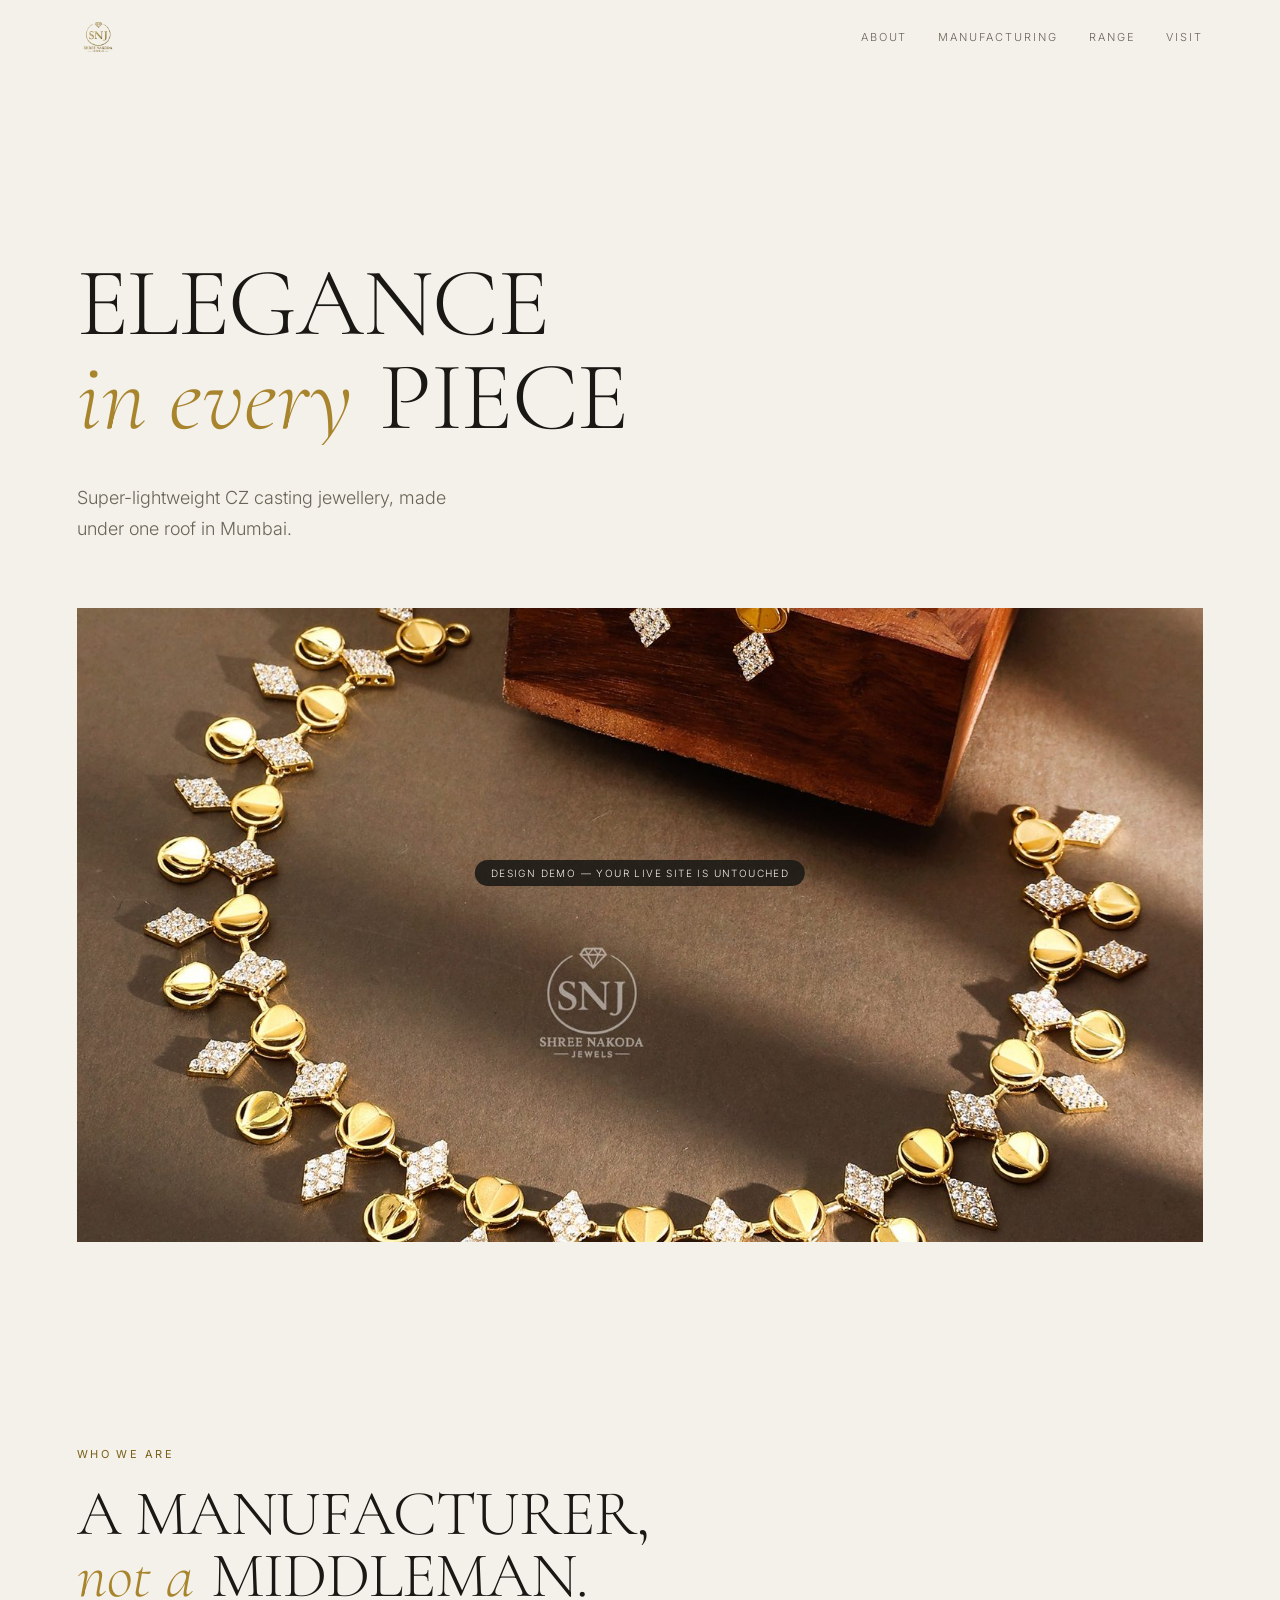
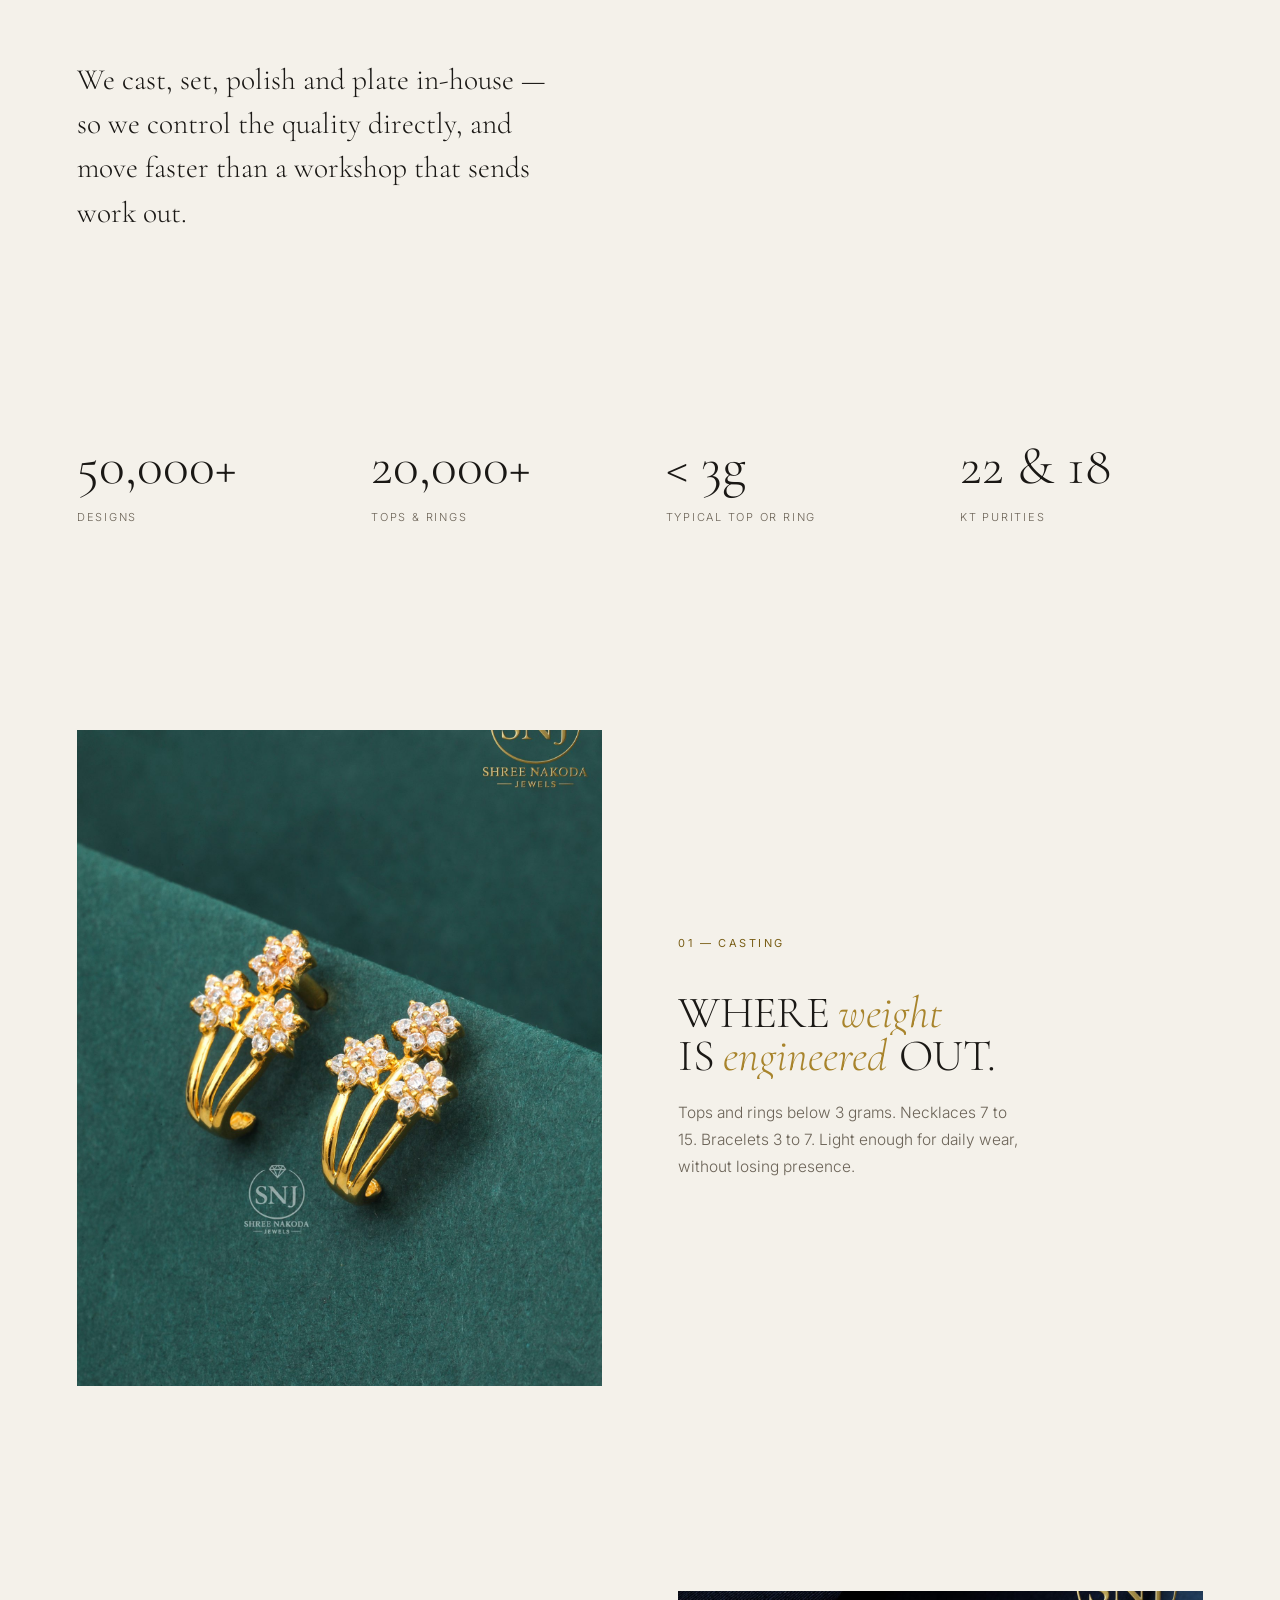
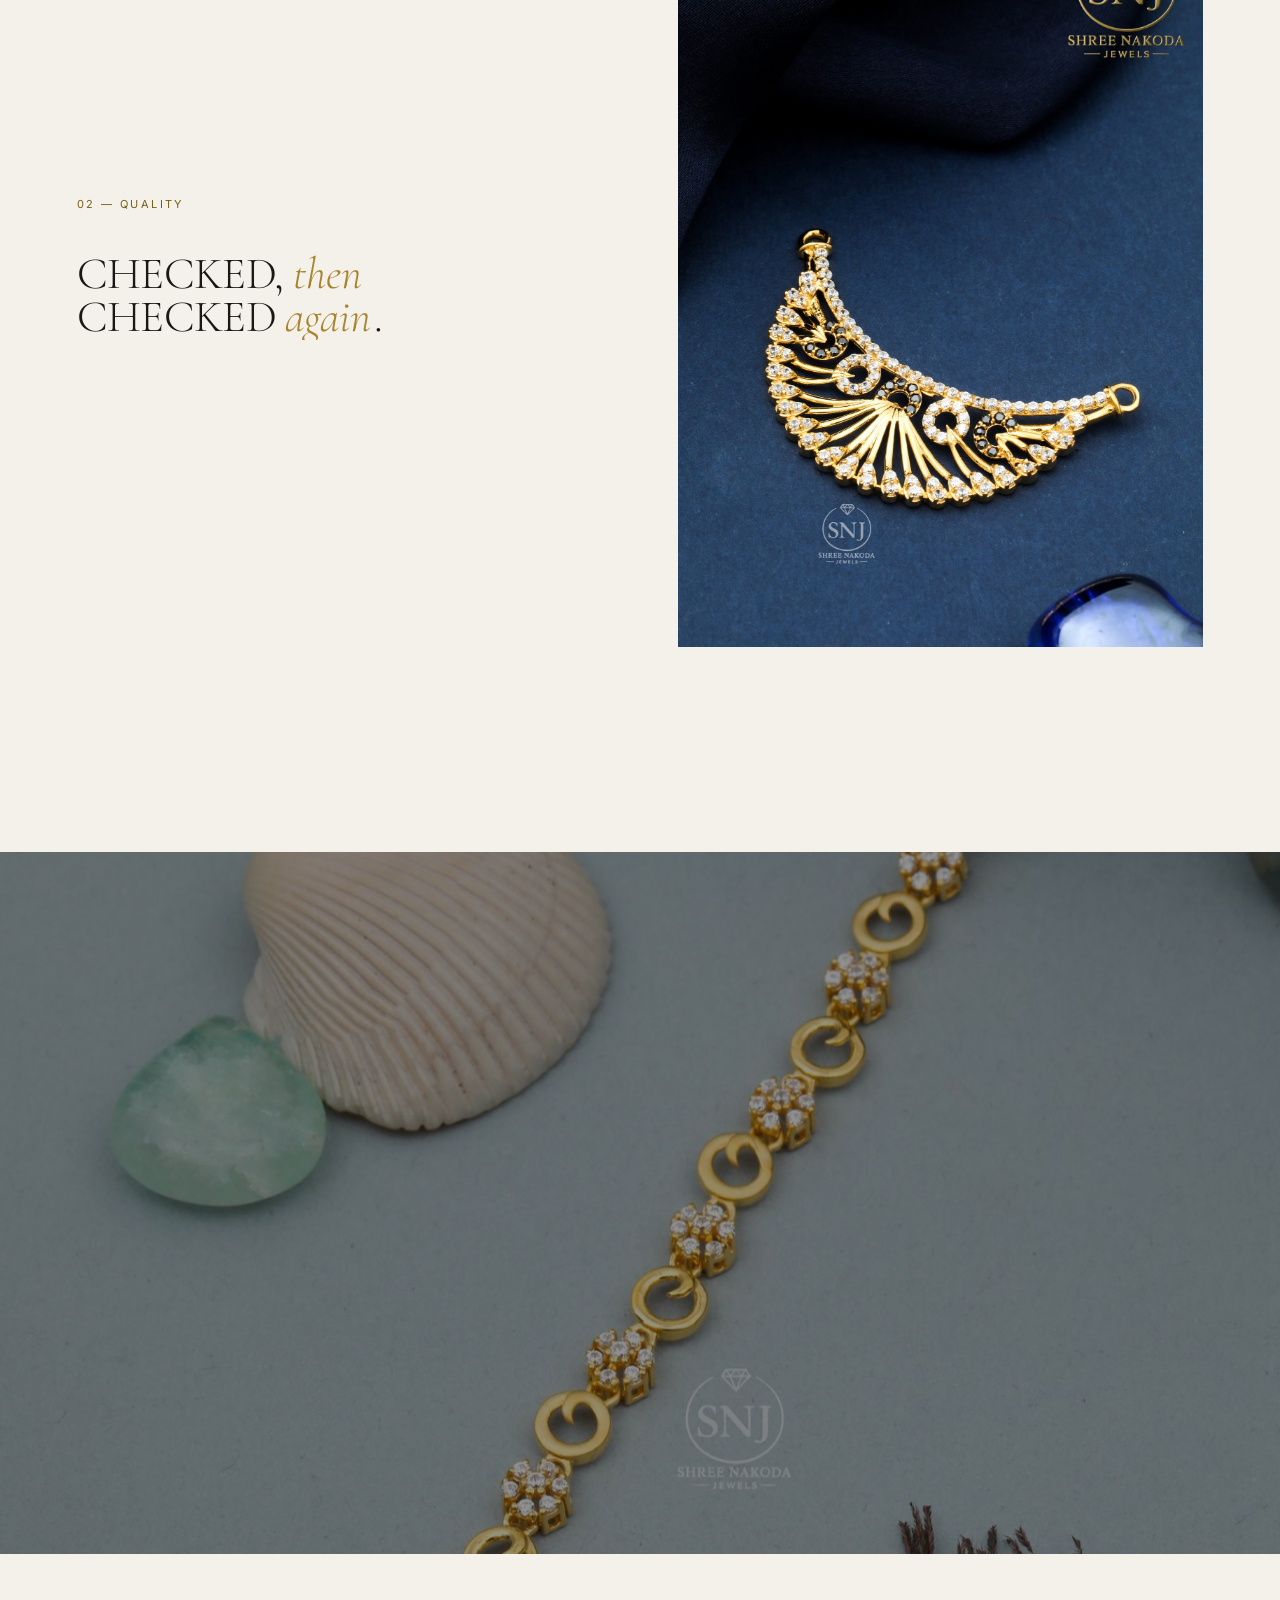
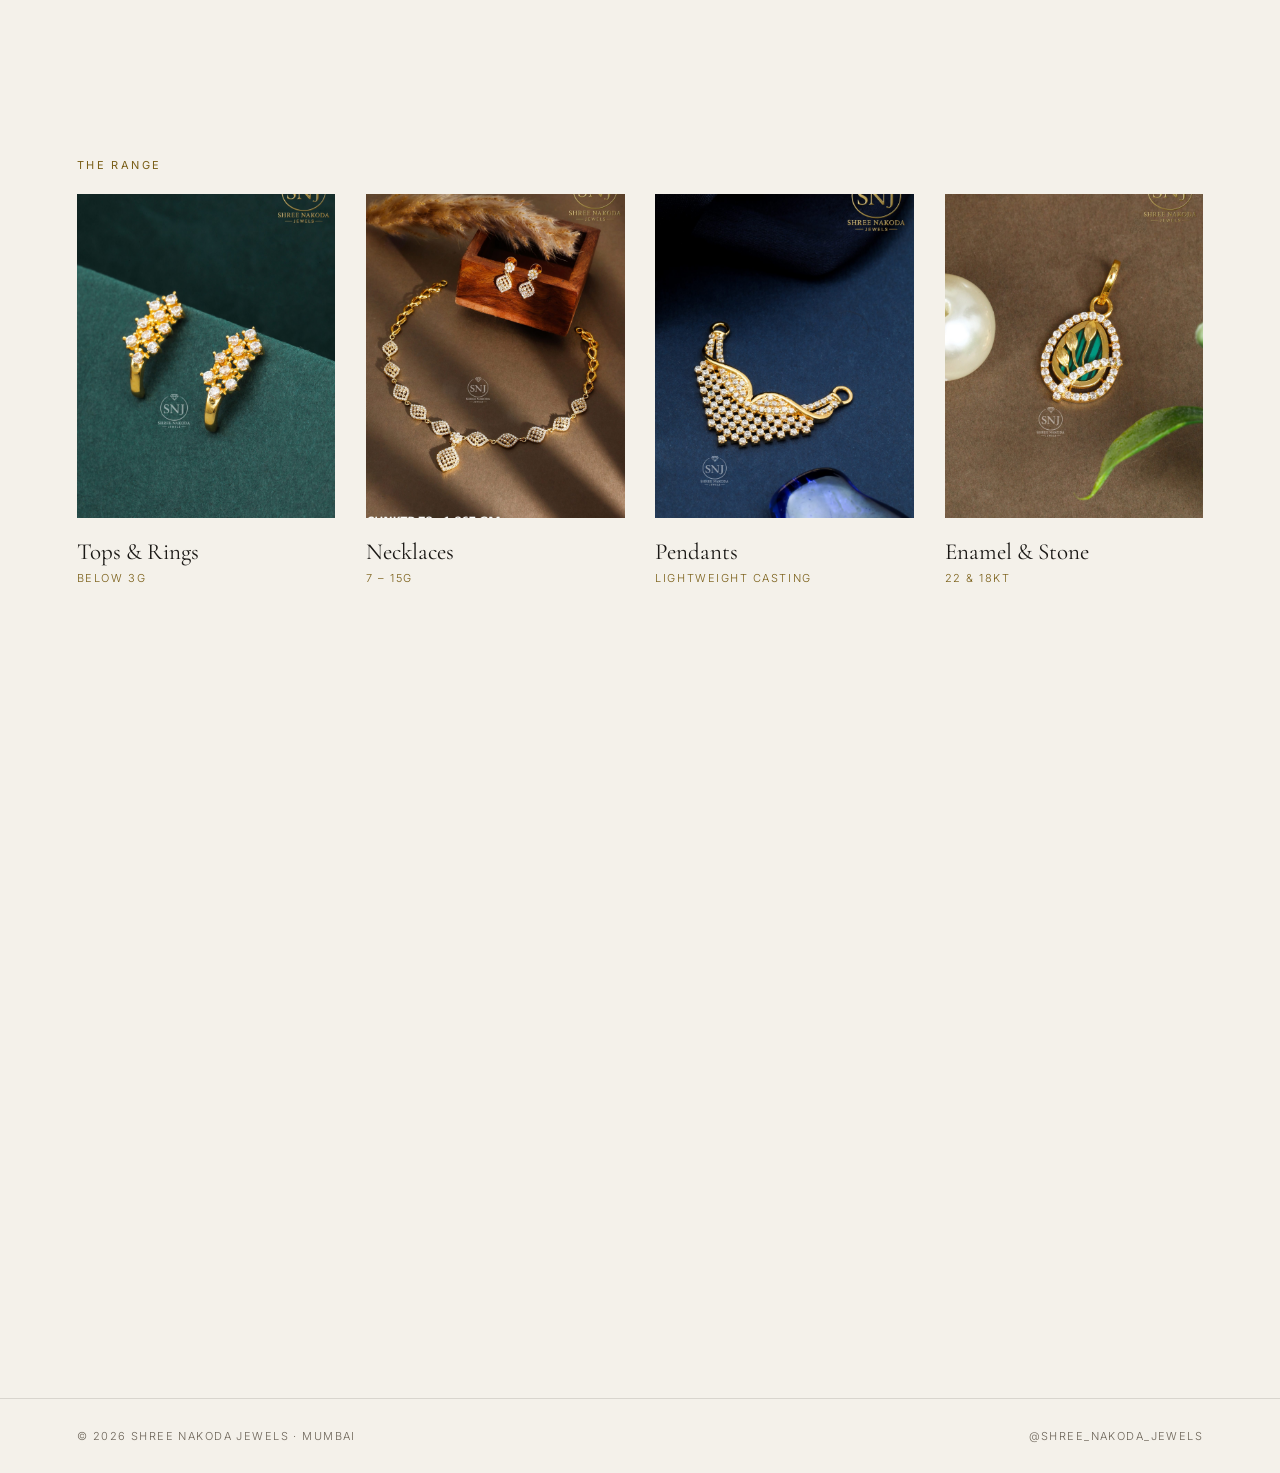
==== commit a600f5f2: "Demo v3: declutter, shrink logo, rebalance layout Feedback was that v2 felt cluttered and the logo w" ====
--- a/demo.html
+++ b/demo.html
@@ -7,7 +7,7 @@
 <meta name="robots" content="noindex, nofollow">
 <link rel="preconnect" href="https://fonts.googleapis.com">
 <link rel="preconnect" href="https://fonts.gstatic.com" crossorigin>
-<link href="https://fonts.googleapis.com/css2?family=Cormorant+Garamond:ital,wght@0,300;0,400;0,500;1,300;1,400&family=Inter:wght@300;400;500&display=swap" rel="stylesheet">
+<link href="https://fonts.googleapis.com/css2?family=Cormorant+Garamond:ital,wght@0,300;0,400;1,300;1,400&family=Inter:wght@300;400&display=swap" rel="stylesheet">
 <link rel="stylesheet" href="css/demo.css">
 <link rel="icon" type="image/png" sizes="64x64" href="assets/img/favicon-64.png">
 <noscript><style>.rv,.rv-line span{opacity:1 !important;transform:none !important}</style></noscript>
@@ -26,59 +26,43 @@
   </nav>
 </header>
 
-<!-- ============ HERO ============ -->
+<!-- ============ 1 · HERO ============ -->
 <section class="hero" id="top">
-  <div class="hero-copy">
-    <img class="hero-logo rv" src="assets/img/logo.png" alt="Shree Nakoda Jewels">
-    <h1 class="display rv-line">
-      <span class="l"><span>ELEGANCE</span></span>
-      <span class="l"><span><em>in every</em> PIECE</span></span>
-    </h1>
-    <p class="lede rv">
-      Super-lightweight CZ casting jewellery — designed, cast and finished
-      under one roof in Mumbai, for retailers across South India.
-    </p>
-    <div class="hero-meta rv">
-      <span>22KT &amp; 18KT</span><i></i>
-      <span>50,000+ designs</span><i></i>
-      <span>In-house manufacturing</span>
-    </div>
-  </div>
-  <figure class="hero-fig rv">
-    <img src="assets/img/studio/cream-necklace.jpg" alt="Gold CZ necklace by Shree Nakoda Jewels">
-  </figure>
+  <h1 class="display rv-line">
+    <span class="l"><span>ELEGANCE</span></span>
+    <span class="l"><span><em>in every</em> PIECE</span></span>
+  </h1>
+  <p class="lede rv">
+    Super-lightweight CZ casting jewellery, made under one roof in Mumbai.
+  </p>
 </section>
 
-<!-- ============ ABOUT ============ -->
+<figure class="hero-fig rv">
+  <img src="assets/img/studio/cream-necklace.jpg" alt="Gold CZ necklace by Shree Nakoda Jewels">
+</figure>
+
+<!-- ============ 2 · ABOUT ============ -->
 <section class="statement" id="about">
   <p class="label rv">Who we are</p>
   <h2 class="display md rv-line">
     <span class="l"><span>A MANUFACTURER,</span></span>
     <span class="l"><span><em>not a</em> MIDDLEMAN.</span></span>
   </h2>
-  <div class="two-col">
-    <p class="body-lg rv">
-      Shree Nakoda Jewels is a leading manufacturer of super-lightweight CZ casting
-      jewellery, specialising in high-quality modern designs for the South Indian market.
-    </p>
-    <p class="body rv">
-      Everything is produced in-house on state-of-the-art machinery sourced from around
-      the world. Because we own each step — casting, stone setting, polishing, plating —
-      we control the quality directly and move faster than a workshop that sub-contracts.
-      Every piece passes multiple quality-control stages before it leaves our floor.
-    </p>
-  </div>
+  <p class="body-lg rv">
+    We cast, set, polish and plate in-house — so we control the quality
+    directly, and move faster than a workshop that sends work out.
+  </p>
 </section>
 
-<!-- ============ FIGURES ============ -->
+<!-- ============ 3 · FIGURES ============ -->
 <section class="figures">
-  <div class="fig-item rv"><strong>50,000+</strong><span>Designs in catalogue</span></div>
-  <div class="fig-item rv"><strong>20,000+</strong><span>Tops &amp; rings alone</span></div>
-  <div class="fig-item rv"><strong>&lt; 3g</strong><span>Typical tops &amp; rings</span></div>
-  <div class="fig-item rv"><strong>22 &amp; 18</strong><span>KT gold purities</span></div>
+  <div class="fig-item rv"><strong>50,000+</strong><span>Designs</span></div>
+  <div class="fig-item rv"><strong>20,000+</strong><span>Tops &amp; rings</span></div>
+  <div class="fig-item rv"><strong>&lt;&nbsp;3g</strong><span>Typical top or ring</span></div>
+  <div class="fig-item rv"><strong>22 &amp; 18</strong><span>KT purities</span></div>
 </section>
 
-<!-- ============ MANUFACTURING ============ -->
+<!-- ============ 4 · CASTING ============ -->
 <section class="pair" id="craft">
   <figure class="fig rv"><img src="assets/img/studio/emerald-earrings.jpg" alt="Gold CZ earrings on emerald velvet" loading="lazy"></figure>
   <div class="pair-copy">
@@ -87,27 +71,26 @@
       <span class="l"><span>WHERE <em>weight</em></span></span>
       <span class="l"><span>IS <em>engineered</em> OUT.</span></span>
     </h3>
-    <p class="rv">Super-lightweight CZ casting is the core of what we do. Tops and rings
-      typically sit below 3 grams, necklaces between 7 and 15, bracelets between 3 and 7 —
-      light enough for daily wear without losing presence on the body.</p>
+    <p class="rv">Tops and rings below 3 grams. Necklaces 7 to 15. Bracelets 3 to 7.
+      Light enough for daily wear, without losing presence.</p>
   </div>
 </section>
 
+<!-- ============ 5 · QUALITY ============ -->
 <section class="pair reverse">
   <figure class="fig rv"><img src="assets/img/studio/blue-fan-pendant.jpg" alt="Gold and CZ fan pendant" loading="lazy"></figure>
   <div class="pair-copy">
-    <p class="label rv">02 — Quality control</p>
+    <p class="label rv">02 — Quality</p>
     <h3 class="display sm rv-line">
       <span class="l"><span>CHECKED, <em>then</em></span></span>
       <span class="l"><span>CHECKED <em>again</em>.</span></span>
     </h3>
-    <p class="rv">Our jewellery goes through multiple quality-control stages to guarantee
-      precision, durability and finish — stone seating, polish, plating and weight are all
-      verified before dispatch. In-house means we answer for every one of them.</p>
+    <p class="rv">Stone seating, polish, plating and weight — verified at multiple
+      stages before anything leaves the floor.</p>
   </div>
 </section>
 
-<!-- ============ FULL BLEED ============ -->
+<!-- ============ 6 · FULL BLEED ============ -->
 <section class="bleed">
   <img src="assets/img/studio/teal-bracelet.jpg" alt="Gold CZ bracelet" loading="lazy">
   <div class="bleed-scrim"></div>
@@ -117,54 +100,30 @@
   </h2>
 </section>
 
-<!-- ============ RANGE ============ -->
+<!-- ============ 7 · RANGE ============ -->
 <section class="range" id="range">
   <p class="label rv">The range</p>
-  <h2 class="display md rv-line"><span class="l"><span>BUILT <em>for every</em> COUNTER.</span></span></h2>
   <div class="range-grid">
     <article class="rv">
       <figure><img src="assets/img/studio/emerald-earrings-2.jpg" alt="Tops and rings" loading="lazy"></figure>
-      <h4>Tops &amp; Rings</h4>
-      <p class="wt">Below 3g</p>
-      <p class="rdesc">Over 20,000 designs — the widest part of our catalogue, built for everyday retail movement.</p>
+      <h4>Tops &amp; Rings</h4><p class="wt">Below 3g</p>
     </article>
     <article class="rv">
       <figure><img src="assets/img/studio/cream-necklace-2.jpg" alt="Necklaces" loading="lazy"></figure>
-      <h4>Necklaces</h4>
-      <p class="wt">7g – 15g average</p>
-      <p class="rdesc">Statement pieces engineered to stay light on the neck without losing scale.</p>
+      <h4>Necklaces</h4><p class="wt">7 – 15g</p>
     </article>
     <article class="rv">
-      <figure><img src="assets/img/studio/blue-paisley-pendant.jpg" alt="Pendants and tops" loading="lazy"></figure>
-      <h4>Pendants &amp; Tops</h4>
-      <p class="wt">Light-weight casting</p>
-      <p class="rdesc">Fine CZ work in paisley, floral and contemporary motifs.</p>
+      <figure><img src="assets/img/studio/blue-paisley-pendant.jpg" alt="Pendants" loading="lazy"></figure>
+      <h4>Pendants</h4><p class="wt">Lightweight casting</p>
     </article>
     <article class="rv">
-      <figure><img src="assets/img/studio/brown-enamel-pendant.jpg" alt="Enamel and stone work" loading="lazy"></figure>
-      <h4>Enamel &amp; Stone</h4>
-      <p class="wt">22KT &amp; 18KT</p>
-      <p class="rdesc">Coloured enamel and stone settings across both gold purities.</p>
+      <figure><img src="assets/img/studio/brown-enamel-pendant.jpg" alt="Enamel and stone" loading="lazy"></figure>
+      <h4>Enamel &amp; Stone</h4><p class="wt">22 &amp; 18KT</p>
     </article>
   </div>
 </section>
 
-<!-- ============ WHY ============ -->
-<section class="why">
-  <p class="label rv">Why retailers work with us</p>
-  <ol class="why-list">
-    <li class="rv"><span>01</span><div><h4>Lightweight, never less elegant</h4>
-      <p>Designs that feel effortless to wear without compromising on presence or detail.</p></div></li>
-    <li class="rv"><span>02</span><div><h4>In-house manufacturing</h4>
-      <p>Better quality control and faster delivery, because nothing is sub-contracted out.</p></div></li>
-    <li class="rv"><span>03</span><div><h4>A design for every occasion</h4>
-      <p>A catalogue spanning everyday wear through to statement occasion pieces.</p></div></li>
-    <li class="rv"><span>04</span><div><h4>Customer-first quality</h4>
-      <p>Multiple QC stages on every piece, every time.</p></div></li>
-  </ol>
-</section>
-
-<!-- ============ VISIT ============ -->
+<!-- ============ 8 · VISIT ============ -->
 <section class="visit" id="visit">
   <h2 class="display md rv-line">
     <span class="l"><span>COME <em>and</em> SEE</span></span>
@@ -174,26 +133,23 @@
     <div class="rv">
       <p class="label">Showroom</p>
       <p class="addr">259, Johari Mansion, 4th Floor<br>409-B Kalbadevi Road<br>Mumbai 400002</p>
-      <p class="hours">Monday – Saturday · 1:00pm – 8:00pm</p>
+      <p class="hours">Mon – Sat · 1 – 8pm</p>
       <a class="maplink" target="_blank" rel="noopener"
          href="https://www.google.com/maps/search/?api=1&query=259+Johari+Mansion+4th+Floor+409-B+Kalbadevi+Road+Mumbai+400002">View on map →</a>
     </div>
     <div class="rv">
       <p class="label">Speak to us</p>
-      <a class="big-link" href="tel:+917303219256">+91 73032 19256 <em>Akhil J. Jain</em></a>
-      <a class="big-link" href="tel:+917666299456">+91 76662 99456 <em>Jitendra K. Jain</em></a>
-      <a class="big-link" href="tel:+919321148073">+91 93211 48073 <em>Arvind K. Jain</em></a>
+      <a class="big-link" href="tel:+917303219256">+91 73032 19256 <em>Akhil</em></a>
+      <a class="big-link" href="tel:+917666299456">+91 76662 99456 <em>Jitendra</em></a>
+      <a class="big-link" href="tel:+919321148073">+91 93211 48073 <em>Arvind</em></a>
       <a class="big-link" href="tel:+912240132942">022 4013 2942 <em>Landline</em></a>
     </div>
   </div>
 </section>
 
 <footer>
-  <img class="foot-logo" src="assets/img/logo.png" alt="">
-  <div class="foot-rows">
-    <span>© <span id="yr"></span> Shree Nakoda Jewels · Mumbai</span>
-    <a href="https://www.instagram.com/shree_nakoda_jewels/" target="_blank" rel="noopener">@shree_nakoda_jewels</a>
-  </div>
+  <span>© <span id="yr"></span> Shree Nakoda Jewels · Mumbai</span>
+  <a href="https://www.instagram.com/shree_nakoda_jewels/" target="_blank" rel="noopener">@shree_nakoda_jewels</a>
 </footer>
 
 <script src="js/demo.js" defer></script>
--- a/css/demo.css
+++ b/css/demo.css
@@ -1,8 +1,13 @@
 /* ===== Shree Nakoda Jewels — design demo (light editorial) =====
    Warm cream ground, near-black text, gold used as accent only.
+
    NOTE ON GOLD: the brand gold #d4af37 scores just 1.86:1 on this cream —
-   unreadable. Display italics use --gold (3.10:1, passes for large text) and
-   small labels use --bronze (5.35:1, passes for body). Do not swap these back. */
+   unreadable. Display italics use --gold (3.10:1, large-text pass) and small
+   labels use --bronze (5.35:1, body pass). Do not swap these back.
+
+   NOTE ON DENSITY: this layout is deliberately sparse — one idea per screen,
+   short measures, large gaps. Resist adding modules; that is what made the
+   previous pass feel cluttered. */
 
 :root{
   --cream:#f4f1ea;
@@ -11,12 +16,13 @@
   --muted:#6b6357;
   --gold:#a8842c;     /* large display text only */
   --bronze:#7a5f18;   /* small text, labels, links */
-  --line:rgba(26,24,21,.14);
+  --line:rgba(26,24,21,.13);
   --serif:'Cormorant Garamond',Georgia,serif;
   --sans:'Inter',system-ui,-apple-system,'Segoe UI',sans-serif;
   --ease:cubic-bezier(.19,1,.22,1);
-  --pad:clamp(20px,5vw,84px);
-  --maxw:1460px;
+  --pad:clamp(22px,6vw,110px);
+  --maxw:1380px;
+  --gap-section:clamp(110px,16vw,260px);   /* the breathing room */
 }
 
 *{box-sizing:border-box}
@@ -32,32 +38,36 @@
 
 .demo-flag{
   position:fixed;left:50%;bottom:14px;transform:translateX(-50%);z-index:9999;
-  background:rgba(26,24,21,.9);color:var(--cream);
-  font-size:10.5px;letter-spacing:.14em;text-transform:uppercase;
-  padding:8px 18px;border-radius:40px;pointer-events:none;
+  background:rgba(26,24,21,.88);color:var(--cream);
+  font-size:10px;letter-spacing:.14em;text-transform:uppercase;
+  padding:7px 16px;border-radius:40px;pointer-events:none;
 }
 
 /* ---------- Type ---------- */
 .display{
   font-family:var(--serif);font-weight:300;
-  font-size:clamp(38px,8vw,122px);line-height:.95;letter-spacing:-.015em;
+  font-size:clamp(40px,7.6vw,120px);line-height:.97;letter-spacing:-.015em;
   text-transform:uppercase;margin:0;
 }
 .display em{font-style:italic;text-transform:lowercase;color:var(--gold);letter-spacing:0;padding-right:.05em}
-.display.md{font-size:clamp(32px,5.4vw,80px)}
-.display.sm{font-size:clamp(27px,3.9vw,54px)}
+.display.md{font-size:clamp(31px,5vw,74px)}
+.display.sm{font-size:clamp(26px,3.5vw,50px)}
 
 .label{
-  font-family:var(--sans);font-size:11px;font-weight:400;
-  letter-spacing:.22em;text-transform:uppercase;color:var(--bronze);margin:0 0 20px;
-}
-.lede{font-size:clamp(15px,1.55vw,19px);line-height:1.65;color:var(--muted);max-width:46ch;margin:0}
-.body-lg{font-size:clamp(17px,1.9vw,25px);line-height:1.5;color:var(--ink);font-weight:300;margin:0;font-family:var(--serif)}
-.body{font-size:15.5px;line-height:1.75;color:var(--muted);margin:0}
+  font-size:11px;font-weight:400;letter-spacing:.22em;
+  text-transform:uppercase;color:var(--bronze);margin:0 0 22px;
+}
+.lede{font-size:clamp(15px,1.5vw,18px);line-height:1.7;color:var(--muted);max-width:34ch;margin:0}
+.body-lg{
+  font-family:var(--serif);font-weight:300;
+  font-size:clamp(19px,2.3vw,32px);line-height:1.5;color:var(--ink);
+  max-width:34ch;margin:0;   /* 22ch wrapped into six cramped lines */
+  text-wrap:pretty;
+}
 p{margin:0}
 
 /* ---------- Reveal ---------- */
-.rv{opacity:0;transform:translateY(24px);transition:opacity 1.05s var(--ease),transform 1.05s var(--ease)}
+.rv{opacity:0;transform:translateY(22px);transition:opacity 1.05s var(--ease),transform 1.05s var(--ease)}
 .rv.in{opacity:1;transform:none}
 .rv-line .l{display:block;overflow:hidden}
 .rv-line .l>span{display:block;transform:translateY(105%);transition:transform 1.1s var(--ease)}
@@ -66,138 +76,130 @@
 html:not(.js) .rv{opacity:1;transform:none}
 html:not(.js) .rv-line .l>span{transform:none}
 
-/* ---------- Header ---------- */
+/* ---------- Header — logo kept modest ---------- */
 #hdr{
   position:fixed;top:0;left:0;right:0;z-index:500;
   display:flex;align-items:center;justify-content:space-between;
-  padding:18px var(--pad);transition:background .45s var(--ease),padding .45s var(--ease),box-shadow .45s var(--ease);
-}
-#hdr.solid{background:rgba(244,241,234,.94);backdrop-filter:blur(10px);padding:10px var(--pad);box-shadow:0 1px 0 var(--line)}
-/* Bigger logo, as requested */
-#hdr .brand img{width:clamp(58px,6vw,86px);height:auto;object-fit:contain;transition:width .45s var(--ease)}
-#hdr.solid .brand img{width:clamp(46px,4.4vw,62px)}
-#hdr nav{display:flex;gap:clamp(15px,2.6vw,36px)}
-#hdr nav a{font-size:11.5px;letter-spacing:.18em;text-transform:uppercase;color:var(--muted);transition:color .3s}
+  padding:16px var(--pad);
+  transition:background .45s var(--ease),padding .45s var(--ease),box-shadow .45s var(--ease);
+}
+#hdr.solid{background:rgba(244,241,234,.94);backdrop-filter:blur(10px);padding:9px var(--pad);box-shadow:0 1px 0 var(--line)}
+#hdr .brand img{width:42px;height:auto;object-fit:contain;transition:width .45s var(--ease)}
+#hdr.solid .brand img{width:34px}
+#hdr nav{display:flex;gap:clamp(15px,2.4vw,34px)}
+#hdr nav a{font-size:11px;letter-spacing:.18em;text-transform:uppercase;color:var(--muted);transition:color .3s}
 #hdr nav a:hover{color:var(--bronze)}
 
-/* ---------- Hero ---------- */
+/* ---------- 1 · Hero — headline gets the whole width ---------- */
 .hero{
-  display:grid;grid-template-columns:1.05fr .95fr;gap:clamp(30px,5vw,80px);
-  align-items:center;padding:clamp(140px,15vw,200px) var(--pad) clamp(70px,9vw,120px);
   max-width:var(--maxw);margin:0 auto;
-}
-.hero-logo{width:clamp(96px,11vw,168px);height:auto;margin:0 0 clamp(26px,3vw,44px)}
-.hero h1{margin:0 0 26px}
-.hero-meta{display:flex;align-items:center;flex-wrap:wrap;gap:14px;margin-top:32px;
-  font-size:11px;letter-spacing:.16em;text-transform:uppercase;color:var(--muted)}
-.hero-meta i{width:4px;height:4px;border-radius:50%;background:var(--gold);display:block}
-.hero-fig{margin:0;overflow:hidden;background:var(--cream-2)}
-.hero-fig img{width:100%;aspect-ratio:4/5;object-fit:cover}
-
-/* ---------- Statement ---------- */
-.statement{padding:clamp(90px,13vw,190px) var(--pad);max-width:var(--maxw);margin:0 auto}
-.statement h2{margin-bottom:clamp(40px,5vw,72px)}
-.two-col{display:grid;grid-template-columns:1fr 1fr;gap:clamp(28px,5vw,80px);align-items:start}
-
-/* ---------- Figures ---------- */
+  padding:clamp(150px,20vw,270px) var(--pad) clamp(40px,5vw,70px);
+}
+.hero h1{margin:0 0 clamp(26px,3vw,42px)}
+
+.hero-fig{
+  margin:0 auto;max-width:var(--maxw);padding:0 var(--pad);
+}
+.hero-fig img{
+  width:100%;aspect-ratio:16/9;object-fit:cover;object-position:center 62%;
+  background:var(--cream-2);
+}
+
+/* ---------- 2 · About ---------- */
+.statement{
+  max-width:var(--maxw);margin:0 auto;
+  padding:var(--gap-section) var(--pad) 0;
+}
+.statement h2{margin-bottom:clamp(34px,4vw,58px)}
+
+/* ---------- 3 · Figures — airy, no boxed-in table feel ---------- */
 .figures{
-  display:grid;grid-template-columns:repeat(4,1fr);
-  border-top:1px solid var(--line);border-bottom:1px solid var(--line);
+  display:grid;grid-template-columns:repeat(4,1fr);gap:clamp(24px,4vw,60px);
   max-width:var(--maxw);margin:0 auto;
-}
-.fig-item{padding:clamp(34px,4.5vw,60px) clamp(14px,2vw,30px);border-right:1px solid var(--line)}
-.fig-item:last-child{border-right:0}
-.fig-item strong{display:block;font-family:var(--serif);font-weight:300;
-  font-size:clamp(34px,4.6vw,64px);line-height:1;color:var(--ink);margin-bottom:10px}
+  padding:var(--gap-section) var(--pad) 0;
+}
+.fig-item strong{
+  display:block;font-family:var(--serif);font-weight:300;
+  font-size:clamp(32px,4.2vw,58px);line-height:1;margin-bottom:12px;
+}
 .fig-item span{font-size:11px;letter-spacing:.16em;text-transform:uppercase;color:var(--muted)}
 
-/* ---------- Editorial pairs ---------- */
+/* ---------- 4 & 5 · Editorial pairs ---------- */
 .pair{
-  display:grid;grid-template-columns:1fr 1fr;gap:clamp(30px,6vw,100px);
-  align-items:center;padding:clamp(70px,10vw,140px) var(--pad);max-width:var(--maxw);margin:0 auto;
+  display:grid;grid-template-columns:1fr 1fr;gap:clamp(32px,6vw,110px);
+  align-items:center;max-width:var(--maxw);margin:0 auto;
+  padding:var(--gap-section) var(--pad) 0;
 }
 .pair.reverse .fig{order:2}
 .fig{margin:0;overflow:hidden;background:var(--cream-2)}
-.fig img{width:100%;aspect-ratio:3/4;object-fit:cover;transition:transform 1.4s var(--ease)}
+.fig img{width:100%;aspect-ratio:4/5;object-fit:cover;transition:transform 1.4s var(--ease)}
 .fig:hover img{transform:scale(1.03)}
 .pair-copy{display:flex;flex-direction:column;gap:20px}
-.pair-copy p:last-child{color:var(--muted);line-height:1.75;max-width:42ch;font-size:15.5px}
-
-/* ---------- Full bleed ---------- */
-.bleed{position:relative;min-height:80svh;display:flex;align-items:center;justify-content:center;overflow:hidden}
+.pair-copy p:last-child{color:var(--muted);line-height:1.75;max-width:34ch;font-size:15.5px}
+
+/* ---------- 6 · Full bleed ---------- */
+.bleed{
+  position:relative;min-height:78svh;margin-top:var(--gap-section);
+  display:flex;align-items:center;justify-content:center;overflow:hidden;
+}
 .bleed>img{position:absolute;inset:0;width:100%;height:100%;object-fit:cover}
-.bleed-scrim{position:absolute;inset:0;background:rgba(12,11,9,.42)}
+.bleed-scrim{position:absolute;inset:0;background:rgba(12,11,9,.44)}
 .bleed-h{position:relative;z-index:2;text-align:center;padding:0 var(--pad);color:#fff}
-.bleed-h em{color:#e8cf7a}   /* on the dark photo, the bright gold is correct here */
-
-/* ---------- Range ---------- */
-.range{padding:clamp(90px,13vw,180px) var(--pad);max-width:var(--maxw);margin:0 auto}
-.range h2{margin-bottom:clamp(44px,5vw,80px)}
-.range-grid{display:grid;grid-template-columns:repeat(4,1fr);gap:clamp(14px,2.2vw,32px)}
-.range-grid figure{margin:0 0 18px;overflow:hidden;background:var(--cream-2)}
-.range-grid img{width:100%;aspect-ratio:3/4;object-fit:cover;transition:transform 1.3s var(--ease)}
+.bleed-h em{color:#e8cf7a}   /* bright gold is correct on the dark photo */
+
+/* ---------- 7 · Range — image, name, weight. Nothing else. ---------- */
+.range{max-width:var(--maxw);margin:0 auto;padding:var(--gap-section) var(--pad) 0}
+.range-grid{display:grid;grid-template-columns:repeat(4,1fr);gap:clamp(16px,2.4vw,34px)}
+.range-grid figure{margin:0 0 20px;overflow:hidden;background:var(--cream-2)}
+.range-grid img{width:100%;aspect-ratio:4/5;object-fit:cover;transition:transform 1.3s var(--ease)}
 .range-grid article:hover img{transform:scale(1.04)}
-.range-grid h4{font-family:var(--serif);font-weight:400;font-size:clamp(18px,1.8vw,25px);margin:0 0 6px}
-.wt{font-size:11px;letter-spacing:.14em;text-transform:uppercase;color:var(--bronze);margin-bottom:10px}
-.rdesc{font-size:13.5px;line-height:1.65;color:var(--muted)}
-
-/* ---------- Why ---------- */
-.why{padding:clamp(70px,10vw,140px) var(--pad);max-width:var(--maxw);margin:0 auto;
-  border-top:1px solid var(--line)}
-.why-list{list-style:none;margin:0;padding:0;display:grid;grid-template-columns:1fr 1fr;
-  gap:clamp(26px,4vw,60px)}
-.why-list li{display:flex;gap:20px;align-items:flex-start}
-.why-list span{font-family:var(--serif);font-size:26px;color:var(--gold);line-height:1;min-width:42px}
-.why-list h4{font-family:var(--serif);font-weight:400;font-size:clamp(19px,2vw,27px);margin:0 0 8px}
-.why-list p{font-size:15px;line-height:1.7;color:var(--muted);max-width:44ch}
-
-/* ---------- Visit ---------- */
-.visit{padding:clamp(90px,13vw,180px) var(--pad) clamp(60px,8vw,110px);max-width:var(--maxw);margin:0 auto}
-.visit h2{margin-bottom:clamp(44px,6vw,86px)}
-.visit-grid{display:grid;grid-template-columns:1fr 1fr;gap:clamp(34px,6vw,90px)}
-.addr{font-size:17px;line-height:1.9;color:var(--ink);font-family:var(--serif)}
+.range-grid h4{font-family:var(--serif);font-weight:400;font-size:clamp(18px,1.8vw,24px);margin:0 0 5px}
+.wt{font-size:11px;letter-spacing:.14em;text-transform:uppercase;color:var(--bronze)}
+
+/* ---------- 8 · Visit ---------- */
+.visit{max-width:var(--maxw);margin:0 auto;padding:var(--gap-section) var(--pad) clamp(70px,9vw,120px)}
+.visit h2{margin-bottom:clamp(46px,6vw,88px)}
+.visit-grid{display:grid;grid-template-columns:1fr 1fr;gap:clamp(36px,6vw,100px)}
+.addr{font-family:var(--serif);font-size:19px;line-height:1.85;color:var(--ink)}
 .hours{margin-top:14px;font-size:13px;color:var(--muted);letter-spacing:.04em}
-.maplink{display:inline-block;margin-top:18px;font-size:12.5px;letter-spacing:.1em;
-  text-transform:uppercase;color:var(--bronze);border-bottom:1px solid var(--line);padding-bottom:3px}
+.maplink{
+  display:inline-block;margin-top:20px;font-size:12px;letter-spacing:.1em;
+  text-transform:uppercase;color:var(--bronze);border-bottom:1px solid var(--line);padding-bottom:3px;
+}
 .maplink:hover{border-color:var(--bronze)}
 .big-link{
   display:flex;justify-content:space-between;align-items:baseline;gap:16px;
-  font-family:var(--serif);font-size:clamp(19px,2.1vw,30px);font-weight:300;
-  padding:14px 0;border-bottom:1px solid var(--line);
+  font-family:var(--serif);font-size:clamp(19px,2.1vw,29px);font-weight:300;
+  padding:15px 0;border-bottom:1px solid var(--line);
   transition:color .35s var(--ease),padding-left .35s var(--ease);
 }
-.big-link em{font-style:normal;font-family:var(--sans);font-size:11px;
-  letter-spacing:.14em;text-transform:uppercase;color:var(--muted);white-space:nowrap}
+.big-link em{
+  font-style:normal;font-family:var(--sans);font-size:11px;
+  letter-spacing:.14em;text-transform:uppercase;color:var(--muted);white-space:nowrap;
+}
 .big-link:hover{color:var(--bronze);padding-left:8px}
 
 footer{
-  display:flex;align-items:center;gap:22px;flex-wrap:wrap;
-  padding:32px var(--pad);border-top:1px solid var(--line);
-  font-size:11.5px;letter-spacing:.13em;text-transform:uppercase;color:var(--muted);
-}
-.foot-logo{width:46px;height:auto}
-.foot-rows{display:flex;gap:22px;flex-wrap:wrap;margin-left:auto}
-.foot-rows a:hover{color:var(--bronze)}
+  display:flex;justify-content:space-between;gap:18px;flex-wrap:wrap;
+  padding:30px var(--pad);border-top:1px solid var(--line);
+  font-size:11px;letter-spacing:.13em;text-transform:uppercase;color:var(--muted);
+}
+footer a:hover{color:var(--bronze)}
 
 /* ---------- Responsive ---------- */
 @media(max-width:980px){
-  .hero{grid-template-columns:1fr;gap:36px;padding-top:clamp(120px,22vw,170px)}
-  .hero-fig{order:-1}
+  .figures{grid-template-columns:repeat(2,1fr);gap:34px}
+  .pair{grid-template-columns:1fr;gap:30px}
+  .pair.reverse .fig{order:0}
+  .range-grid{grid-template-columns:repeat(2,1fr);gap:20px}
+  .visit-grid{grid-template-columns:1fr}
   .hero-fig img{aspect-ratio:4/3}
-  .two-col,.visit-grid,.why-list{grid-template-columns:1fr}
-  .pair{grid-template-columns:1fr;gap:32px}
-  .pair.reverse .fig{order:0}
-  .range-grid{grid-template-columns:repeat(2,1fr);gap:18px}
-  .figures{grid-template-columns:repeat(2,1fr)}
-  .fig-item:nth-child(2){border-right:0}
-  .fig-item:nth-child(1),.fig-item:nth-child(2){border-bottom:1px solid var(--line)}
 }
 @media(max-width:560px){
-  .figures{grid-template-columns:1fr}
-  .fig-item{border-right:0;border-bottom:1px solid var(--line)}
-  .fig-item:last-child{border-bottom:0}
+  .figures{grid-template-columns:1fr;gap:28px}
+  .range-grid{grid-template-columns:1fr}
   .big-link{flex-direction:column;gap:4px}
-  .foot-rows{margin-left:0}
+  footer{flex-direction:column;gap:10px}
 }
 
 /* ---------- Reduced motion ---------- */
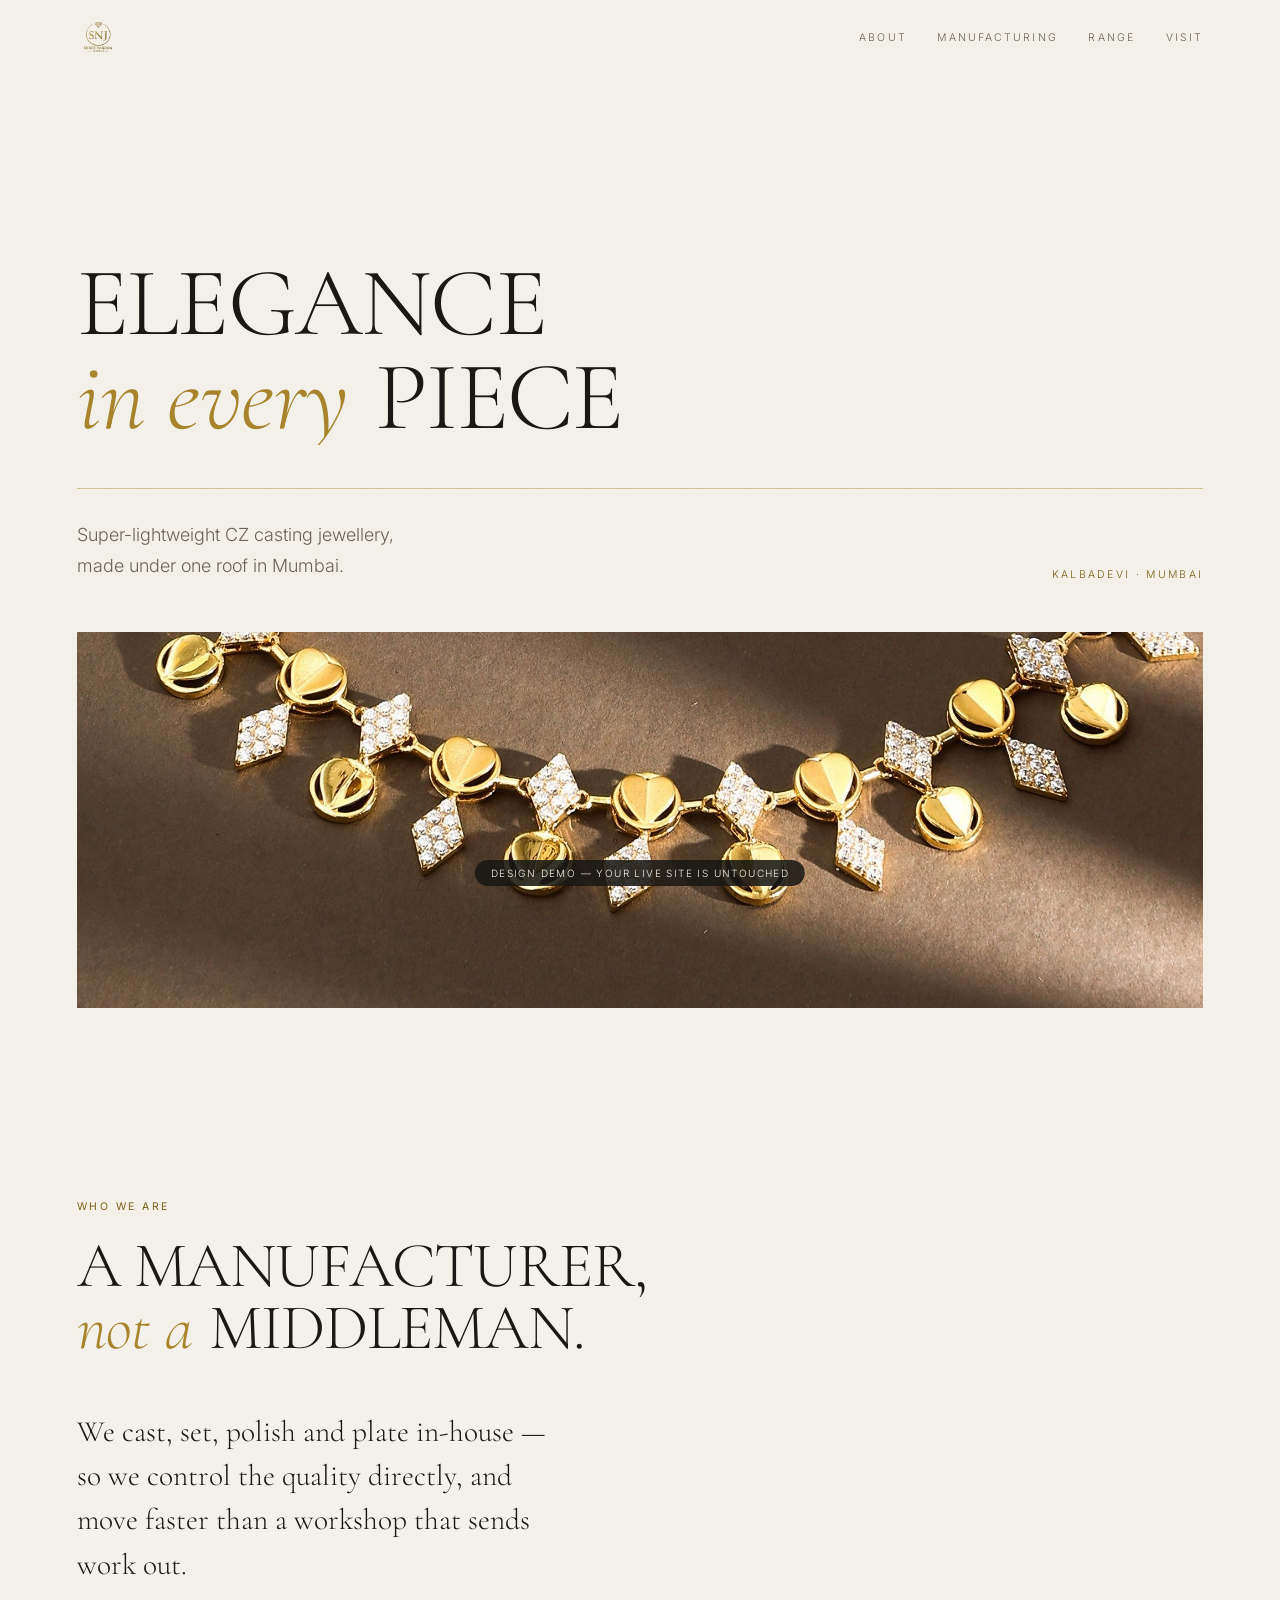
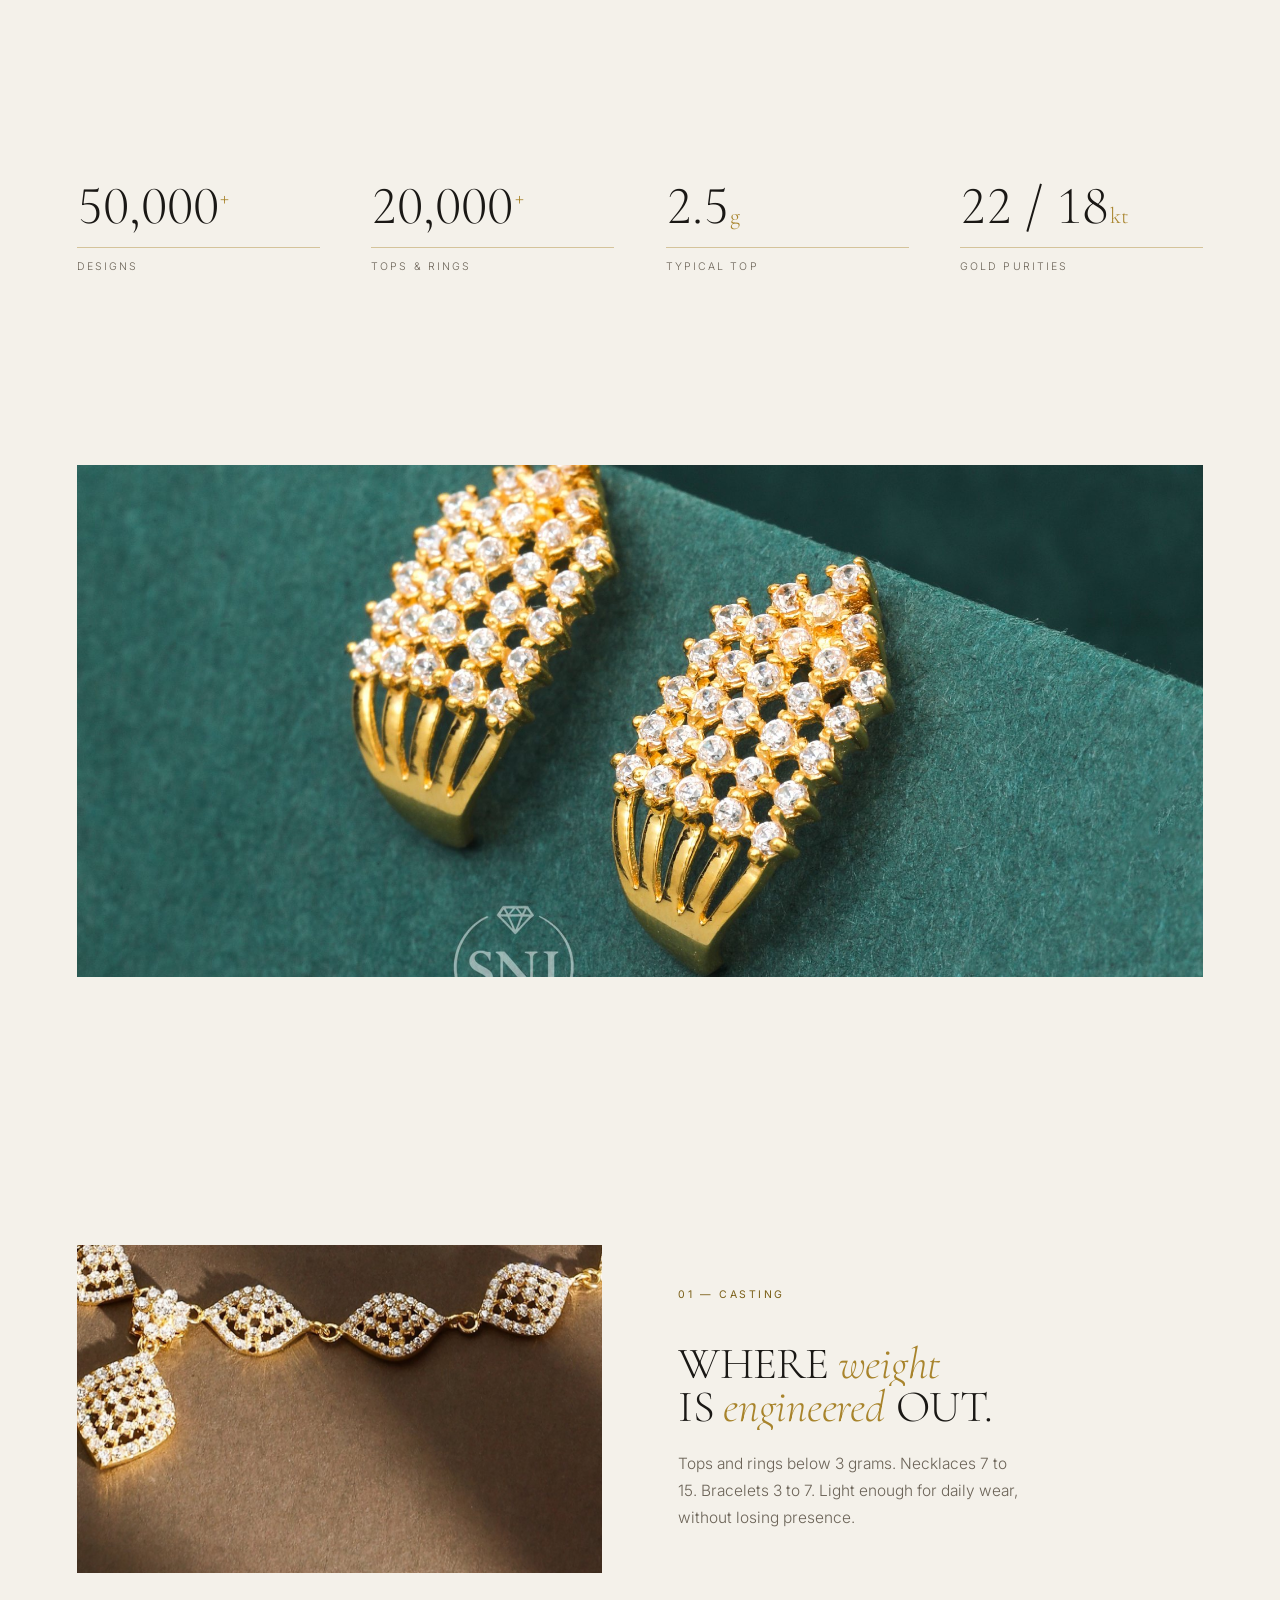
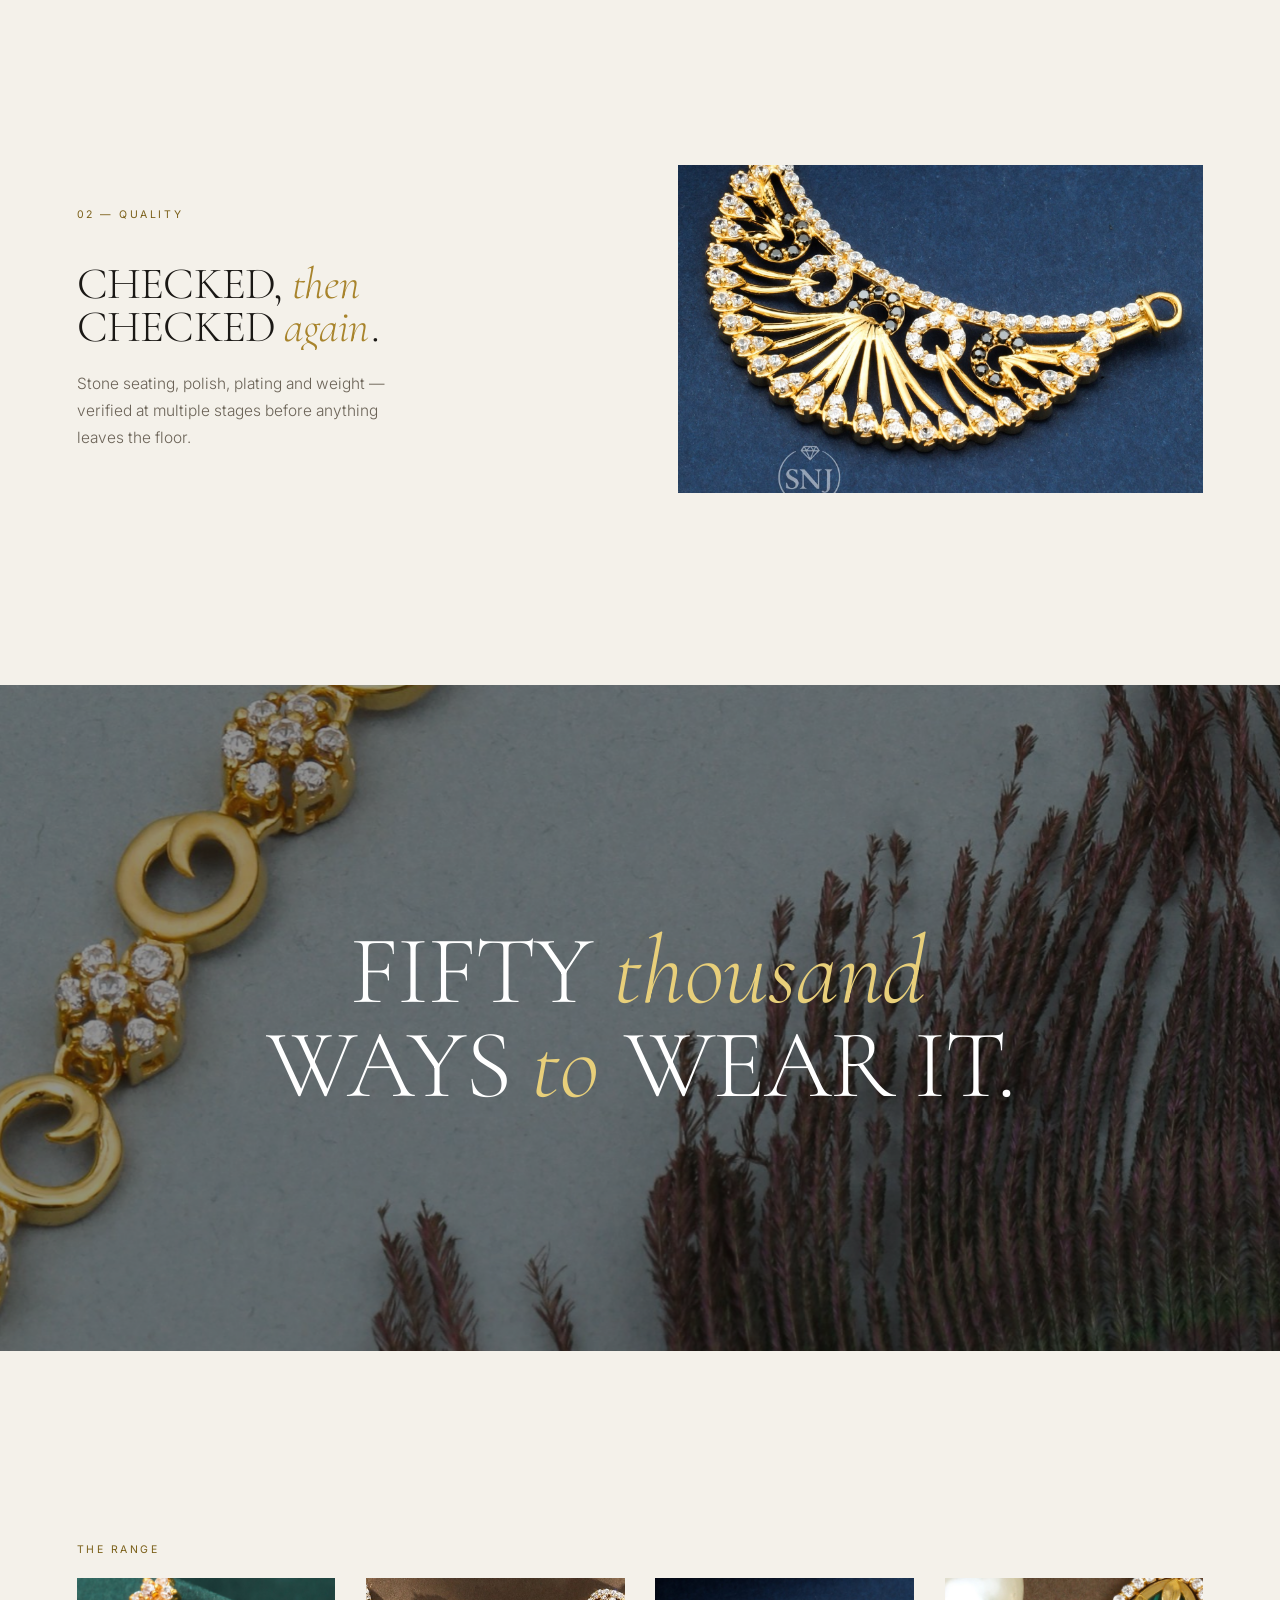
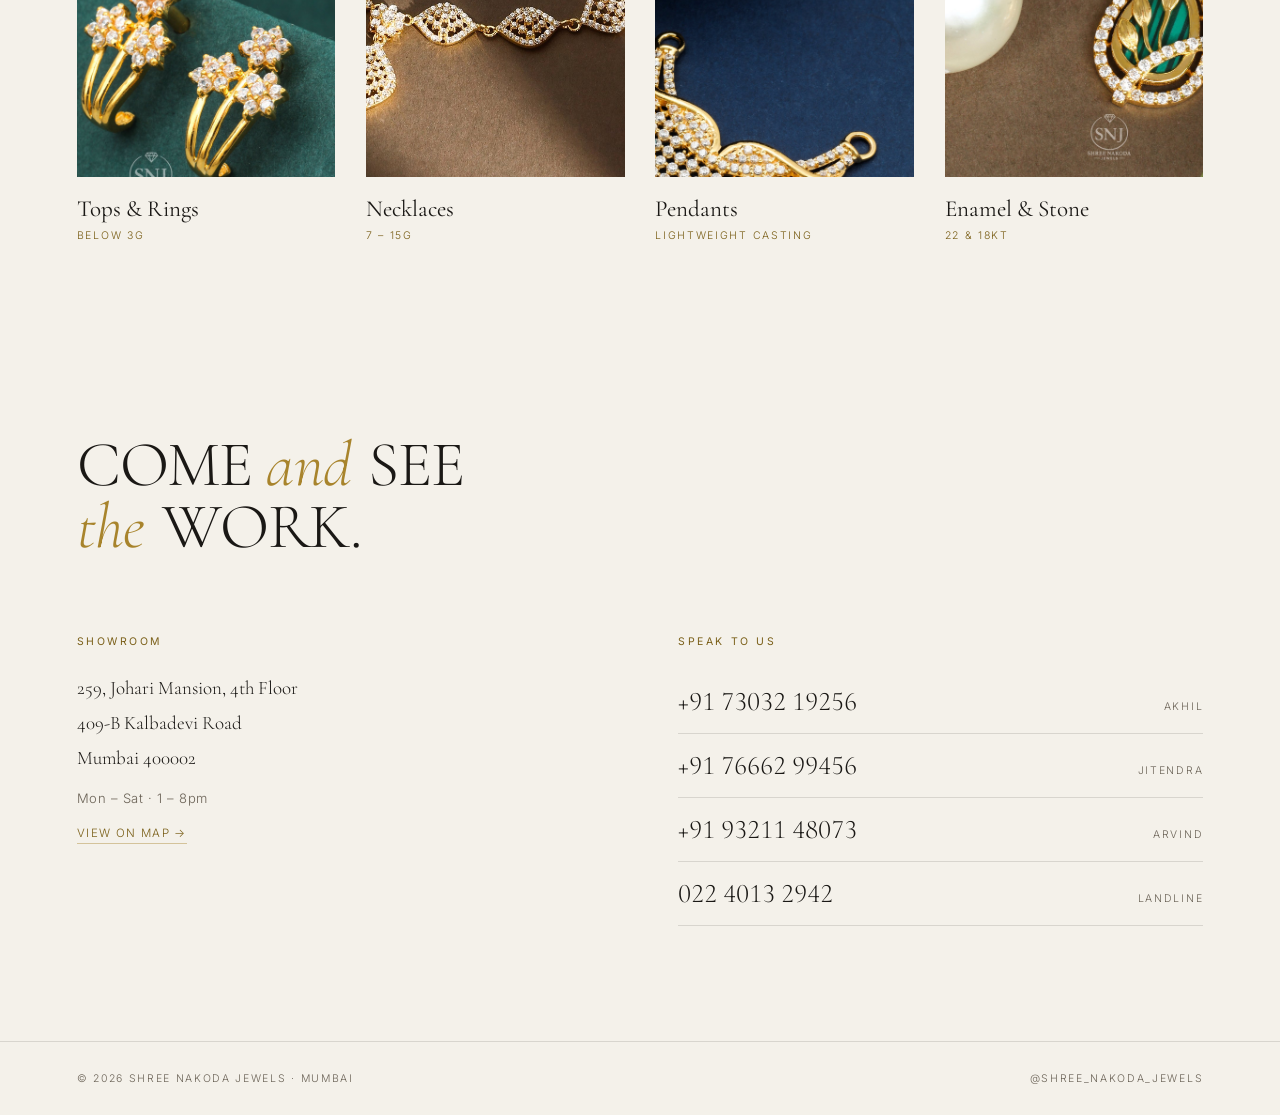
==== commit 6d564058: "Demo v4: refinement pass — clean imagery, craft proof, precision details The biggest thing undermini" ====
--- a/demo.html
+++ b/demo.html
@@ -14,6 +14,7 @@
 </head>
 <body>
 
+<div class="paper"></div>
 <div class="demo-flag">Design demo — your live site is untouched</div>
 
 <header id="hdr">
@@ -32,13 +33,14 @@
     <span class="l"><span>ELEGANCE</span></span>
     <span class="l"><span><em>in every</em> PIECE</span></span>
   </h1>
-  <p class="lede rv">
-    Super-lightweight CZ casting jewellery, made under one roof in Mumbai.
-  </p>
+  <div class="hero-foot rv">
+    <p class="lede">Super-lightweight CZ casting jewellery,<br>made under one roof in Mumbai.</p>
+    <p class="since">Kalbadevi · Mumbai</p>
+  </div>
 </section>
 
-<figure class="hero-fig rv">
-  <img src="assets/img/studio/cream-necklace.jpg" alt="Gold CZ necklace by Shree Nakoda Jewels">
+<figure class="bandfig rv">
+  <img src="assets/img/studio/hero-band.jpg" alt="Gold CZ necklace by Shree Nakoda Jewels">
 </figure>
 
 <!-- ============ 2 · ABOUT ============ -->
@@ -54,17 +56,27 @@
   </p>
 </section>
 
-<!-- ============ 3 · FIGURES ============ -->
-<section class="figures">
-  <div class="fig-item rv"><strong>50,000+</strong><span>Designs</span></div>
-  <div class="fig-item rv"><strong>20,000+</strong><span>Tops &amp; rings</span></div>
-  <div class="fig-item rv"><strong>&lt;&nbsp;3g</strong><span>Typical top or ring</span></div>
-  <div class="fig-item rv"><strong>22 &amp; 18</strong><span>KT purities</span></div>
+<!-- ============ 3 · SPEC BAND ============ -->
+<section class="specs">
+  <div class="spec rv"><strong>50,000<sup>+</sup></strong><span>Designs</span></div>
+  <div class="spec rv"><strong>20,000<sup>+</sup></strong><span>Tops &amp; rings</span></div>
+  <div class="spec rv"><strong>2.5<em>g</em></strong><span>Typical top</span></div>
+  <div class="spec rv"><strong>22 / 18<em>kt</em></strong><span>Gold purities</span></div>
 </section>
 
-<!-- ============ 4 · CASTING ============ -->
+<!-- ============ 4 · DETAIL / CRAFT PROOF ============ -->
+<section class="detail">
+  <figure class="rv"><img src="assets/img/studio/detail-macro.jpg" alt="Close detail of prong-set CZ stones" loading="lazy"></figure>
+  <div class="detail-cap rv">
+    <span class="rule"></span>
+    <p>Every stone hand-seated and checked under magnification.
+       This is a detail most catalogues never show you.</p>
+  </div>
+</section>
+
+<!-- ============ 5 · CASTING ============ -->
 <section class="pair" id="craft">
-  <figure class="fig rv"><img src="assets/img/studio/emerald-earrings.jpg" alt="Gold CZ earrings on emerald velvet" loading="lazy"></figure>
+  <figure class="fig rv"><img src="assets/img/studio/craft-casting.jpg" alt="Gold CZ necklace detail" loading="lazy"></figure>
   <div class="pair-copy">
     <p class="label rv">01 — Casting</p>
     <h3 class="display sm rv-line">
@@ -76,9 +88,9 @@
   </div>
 </section>
 
-<!-- ============ 5 · QUALITY ============ -->
+<!-- ============ 6 · QUALITY ============ -->
 <section class="pair reverse">
-  <figure class="fig rv"><img src="assets/img/studio/blue-fan-pendant.jpg" alt="Gold and CZ fan pendant" loading="lazy"></figure>
+  <figure class="fig rv"><img src="assets/img/studio/craft-quality.jpg" alt="Gold and CZ pendant detail" loading="lazy"></figure>
   <div class="pair-copy">
     <p class="label rv">02 — Quality</p>
     <h3 class="display sm rv-line">
@@ -90,9 +102,9 @@
   </div>
 </section>
 
-<!-- ============ 6 · FULL BLEED ============ -->
+<!-- ============ 7 · FULL BLEED ============ -->
 <section class="bleed">
-  <img src="assets/img/studio/teal-bracelet.jpg" alt="Gold CZ bracelet" loading="lazy">
+  <img src="assets/img/studio/bleed-bracelet.jpg" alt="Gold CZ bracelet" loading="lazy">
   <div class="bleed-scrim"></div>
   <h2 class="display bleed-h rv-line">
     <span class="l"><span>FIFTY <em>thousand</em></span></span>
@@ -100,30 +112,30 @@
   </h2>
 </section>
 
-<!-- ============ 7 · RANGE ============ -->
+<!-- ============ 8 · RANGE ============ -->
 <section class="range" id="range">
   <p class="label rv">The range</p>
   <div class="range-grid">
     <article class="rv">
-      <figure><img src="assets/img/studio/emerald-earrings-2.jpg" alt="Tops and rings" loading="lazy"></figure>
+      <figure><img src="assets/img/studio/range-tops.jpg" alt="Tops and rings" loading="lazy"></figure>
       <h4>Tops &amp; Rings</h4><p class="wt">Below 3g</p>
     </article>
     <article class="rv">
-      <figure><img src="assets/img/studio/cream-necklace-2.jpg" alt="Necklaces" loading="lazy"></figure>
+      <figure><img src="assets/img/studio/range-necklace.jpg" alt="Necklaces" loading="lazy"></figure>
       <h4>Necklaces</h4><p class="wt">7 – 15g</p>
     </article>
     <article class="rv">
-      <figure><img src="assets/img/studio/blue-paisley-pendant.jpg" alt="Pendants" loading="lazy"></figure>
+      <figure><img src="assets/img/studio/range-pendant.jpg" alt="Pendants" loading="lazy"></figure>
       <h4>Pendants</h4><p class="wt">Lightweight casting</p>
     </article>
     <article class="rv">
-      <figure><img src="assets/img/studio/brown-enamel-pendant.jpg" alt="Enamel and stone" loading="lazy"></figure>
-      <h4>Enamel &amp; Stone</h4><p class="wt">22 &amp; 18KT</p>
+      <figure><img src="assets/img/studio/range-enamel.jpg" alt="Enamel and stone" loading="lazy"></figure>
+      <h4>Enamel &amp; Stone</h4><p class="wt">22 &amp; 18kt</p>
     </article>
   </div>
 </section>
 
-<!-- ============ 8 · VISIT ============ -->
+<!-- ============ 9 · VISIT ============ -->
 <section class="visit" id="visit">
   <h2 class="display md rv-line">
     <span class="l"><span>COME <em>and</em> SEE</span></span>
--- a/css/demo.css
+++ b/css/demo.css
@@ -1,28 +1,33 @@
 /* ===== Shree Nakoda Jewels — design demo (light editorial) =====
-   Warm cream ground, near-black text, gold used as accent only.
-
-   NOTE ON GOLD: the brand gold #d4af37 scores just 1.86:1 on this cream —
-   unreadable. Display italics use --gold (3.10:1, large-text pass) and small
-   labels use --bronze (5.35:1, body pass). Do not swap these back.
-
-   NOTE ON DENSITY: this layout is deliberately sparse — one idea per screen,
-   short measures, large gaps. Resist adding modules; that is what made the
-   previous pass feel cluttered. */
+
+   GOLD: brand gold #d4af37 scores 1.86:1 on this cream — unreadable.
+   Display italics use --gold (3.10:1, large-text pass), small text uses
+   --bronze (5.35:1, body pass). Bright gold only on dark photos.
+
+   DENSITY: deliberately sparse — one idea per screen. Resist adding modules.
+
+   QUALITY CUES (what makes this read as premium rather than catalogue):
+   1. macro detail imagery, shown large — you can see the prong work
+   2. hairline gold rules and small optical details instead of heavy borders
+   3. specs set as precise typography (2.5g, 22/18kt) rather than marketing
+   4. a faint paper grain so the cream reads as stock, not flat #fff
+   5. varied image ratios (3:1 band, 2.2:1 macro, 1.6:1 pair) for rhythm */
 
 :root{
   --cream:#f4f1ea;
   --cream-2:#eae5db;
   --ink:#1a1815;
   --muted:#6b6357;
-  --gold:#a8842c;     /* large display text only */
-  --bronze:#7a5f18;   /* small text, labels, links */
+  --gold:#a8842c;
+  --bronze:#7a5f18;
   --line:rgba(26,24,21,.13);
+  --hair:rgba(168,132,44,.42);
   --serif:'Cormorant Garamond',Georgia,serif;
   --sans:'Inter',system-ui,-apple-system,'Segoe UI',sans-serif;
   --ease:cubic-bezier(.19,1,.22,1);
   --pad:clamp(22px,6vw,110px);
   --maxw:1380px;
-  --gap-section:clamp(110px,16vw,260px);   /* the breathing room */
+  --gap:clamp(110px,15vw,240px);
 }
 
 *{box-sizing:border-box}
@@ -36,6 +41,13 @@
 a{color:inherit;text-decoration:none}
 ::selection{background:var(--gold);color:#fff}
 
+/* Paper grain — stops the cream reading as flat digital white */
+.paper{
+  position:fixed;inset:0;z-index:9998;pointer-events:none;opacity:.5;
+  mix-blend-mode:multiply;
+  background-image:url("data:image/svg+xml,%3Csvg xmlns='http://www.w3.org/2000/svg' width='160' height='160'%3E%3Cfilter id='n'%3E%3CfeTurbulence type='fractalNoise' baseFrequency='.8' numOctaves='3' stitchTiles='stitch'/%3E%3CfeColorMatrix type='saturate' values='0'/%3E%3C/filter%3E%3Crect width='100%25' height='100%25' filter='url(%23n)' opacity='.045'/%3E%3C/svg%3E");
+}
+
 .demo-flag{
   position:fixed;left:50%;bottom:14px;transform:translateX(-50%);z-index:9999;
   background:rgba(26,24,21,.88);color:var(--cream);
@@ -46,23 +58,22 @@
 /* ---------- Type ---------- */
 .display{
   font-family:var(--serif);font-weight:300;
-  font-size:clamp(40px,7.6vw,120px);line-height:.97;letter-spacing:-.015em;
+  font-size:clamp(40px,7.6vw,120px);line-height:.97;letter-spacing:-.018em;
   text-transform:uppercase;margin:0;
 }
-.display em{font-style:italic;text-transform:lowercase;color:var(--gold);letter-spacing:0;padding-right:.05em}
+.display em{font-style:italic;text-transform:lowercase;color:var(--gold);letter-spacing:-.005em;padding-right:.05em}
 .display.md{font-size:clamp(31px,5vw,74px)}
 .display.sm{font-size:clamp(26px,3.5vw,50px)}
 
 .label{
-  font-size:11px;font-weight:400;letter-spacing:.22em;
+  font-size:10.5px;font-weight:400;letter-spacing:.24em;
   text-transform:uppercase;color:var(--bronze);margin:0 0 22px;
 }
-.lede{font-size:clamp(15px,1.5vw,18px);line-height:1.7;color:var(--muted);max-width:34ch;margin:0}
+.lede{font-size:clamp(15px,1.5vw,18px);line-height:1.7;color:var(--muted);margin:0}
 .body-lg{
   font-family:var(--serif);font-weight:300;
   font-size:clamp(19px,2.3vw,32px);line-height:1.5;color:var(--ink);
-  max-width:34ch;margin:0;   /* 22ch wrapped into six cramped lines */
-  text-wrap:pretty;
+  max-width:34ch;margin:0;text-wrap:pretty;
 }
 p{margin:0}
 
@@ -76,130 +87,140 @@
 html:not(.js) .rv{opacity:1;transform:none}
 html:not(.js) .rv-line .l>span{transform:none}
 
-/* ---------- Header — logo kept modest ---------- */
+/* ---------- Header ---------- */
 #hdr{
   position:fixed;top:0;left:0;right:0;z-index:500;
   display:flex;align-items:center;justify-content:space-between;
   padding:16px var(--pad);
   transition:background .45s var(--ease),padding .45s var(--ease),box-shadow .45s var(--ease);
 }
-#hdr.solid{background:rgba(244,241,234,.94);backdrop-filter:blur(10px);padding:9px var(--pad);box-shadow:0 1px 0 var(--line)}
-#hdr .brand img{width:42px;height:auto;object-fit:contain;transition:width .45s var(--ease)}
+#hdr.solid{background:rgba(244,241,234,.93);backdrop-filter:blur(10px);padding:9px var(--pad);box-shadow:0 1px 0 var(--line)}
+#hdr .brand img{width:42px;height:auto;transition:width .45s var(--ease)}
 #hdr.solid .brand img{width:34px}
 #hdr nav{display:flex;gap:clamp(15px,2.4vw,34px)}
-#hdr nav a{font-size:11px;letter-spacing:.18em;text-transform:uppercase;color:var(--muted);transition:color .3s}
+#hdr nav a{font-size:10.5px;letter-spacing:.2em;text-transform:uppercase;color:var(--muted);transition:color .3s}
 #hdr nav a:hover{color:var(--bronze)}
 
-/* ---------- 1 · Hero — headline gets the whole width ---------- */
-.hero{
-  max-width:var(--maxw);margin:0 auto;
-  padding:clamp(150px,20vw,270px) var(--pad) clamp(40px,5vw,70px);
-}
-.hero h1{margin:0 0 clamp(26px,3vw,42px)}
-
-.hero-fig{
-  margin:0 auto;max-width:var(--maxw);padding:0 var(--pad);
-}
-.hero-fig img{
-  width:100%;aspect-ratio:16/9;object-fit:cover;object-position:center 62%;
-  background:var(--cream-2);
-}
+/* ---------- 1 · Hero ---------- */
+.hero{max-width:var(--maxw);margin:0 auto;padding:clamp(150px,20vw,260px) var(--pad) clamp(34px,4vw,56px)}
+.hero h1{margin:0 0 clamp(30px,3.4vw,48px)}
+.hero-foot{
+  display:flex;justify-content:space-between;align-items:flex-end;gap:24px;flex-wrap:wrap;
+  padding-top:clamp(20px,2.4vw,32px);border-top:1px solid var(--hair);
+}
+.since{font-size:10.5px;letter-spacing:.22em;text-transform:uppercase;color:var(--bronze)}
+
+/* Wide cinematic band */
+.bandfig{margin:0 auto;max-width:var(--maxw);padding:0 var(--pad)}
+.bandfig img{width:100%;aspect-ratio:3/1;object-fit:cover;background:var(--cream-2)}
 
 /* ---------- 2 · About ---------- */
-.statement{
-  max-width:var(--maxw);margin:0 auto;
-  padding:var(--gap-section) var(--pad) 0;
-}
+.statement{max-width:var(--maxw);margin:0 auto;padding:var(--gap) var(--pad) 0}
 .statement h2{margin-bottom:clamp(34px,4vw,58px)}
 
-/* ---------- 3 · Figures — airy, no boxed-in table feel ---------- */
-.figures{
+/* ---------- 3 · Specs — precision as typography ---------- */
+.specs{
   display:grid;grid-template-columns:repeat(4,1fr);gap:clamp(24px,4vw,60px);
-  max-width:var(--maxw);margin:0 auto;
-  padding:var(--gap-section) var(--pad) 0;
-}
-.fig-item strong{
+  max-width:var(--maxw);margin:0 auto;padding:var(--gap) var(--pad) 0;
+}
+.spec strong{
   display:block;font-family:var(--serif);font-weight:300;
-  font-size:clamp(32px,4.2vw,58px);line-height:1;margin-bottom:12px;
-}
-.fig-item span{font-size:11px;letter-spacing:.16em;text-transform:uppercase;color:var(--muted)}
-
-/* ---------- 4 & 5 · Editorial pairs ---------- */
+  font-size:clamp(32px,4.2vw,58px);line-height:1;margin-bottom:14px;
+  font-variant-numeric:lining-nums tabular-nums;
+}
+.spec strong sup{font-size:.42em;vertical-align:super;color:var(--gold);margin-left:.06em}
+.spec strong em{font-style:normal;font-size:.42em;color:var(--gold);margin-left:.08em}
+.spec span{
+  font-size:10.5px;letter-spacing:.2em;text-transform:uppercase;color:var(--muted);
+  display:block;padding-top:12px;border-top:1px solid var(--hair);
+}
+
+/* ---------- 4 · Detail / craft proof ---------- */
+.detail{max-width:var(--maxw);margin:0 auto;padding:var(--gap) var(--pad) 0}
+.detail figure{margin:0;overflow:hidden;background:var(--cream-2)}
+.detail img{width:100%;aspect-ratio:2.2/1;object-fit:cover}
+.detail-cap{display:flex;gap:20px;align-items:flex-start;margin-top:26px;max-width:52ch}
+.detail-cap .rule{flex:0 0 46px;height:1px;background:var(--hair);margin-top:11px}
+.detail-cap p{font-size:14.5px;line-height:1.75;color:var(--muted)}
+
+/* ---------- 5 & 6 · Editorial pairs ---------- */
 .pair{
   display:grid;grid-template-columns:1fr 1fr;gap:clamp(32px,6vw,110px);
-  align-items:center;max-width:var(--maxw);margin:0 auto;
-  padding:var(--gap-section) var(--pad) 0;
+  align-items:center;max-width:var(--maxw);margin:0 auto;padding:var(--gap) var(--pad) 0;
 }
 .pair.reverse .fig{order:2}
 .fig{margin:0;overflow:hidden;background:var(--cream-2)}
-.fig img{width:100%;aspect-ratio:4/5;object-fit:cover;transition:transform 1.4s var(--ease)}
+.fig img{width:100%;aspect-ratio:1.6/1;object-fit:cover;transition:transform 1.4s var(--ease)}
 .fig:hover img{transform:scale(1.03)}
 .pair-copy{display:flex;flex-direction:column;gap:20px}
 .pair-copy p:last-child{color:var(--muted);line-height:1.75;max-width:34ch;font-size:15.5px}
 
-/* ---------- 6 · Full bleed ---------- */
+/* ---------- 7 · Full bleed ---------- */
 .bleed{
-  position:relative;min-height:78svh;margin-top:var(--gap-section);
+  position:relative;min-height:74svh;margin-top:var(--gap);
   display:flex;align-items:center;justify-content:center;overflow:hidden;
 }
 .bleed>img{position:absolute;inset:0;width:100%;height:100%;object-fit:cover}
 .bleed-scrim{position:absolute;inset:0;background:rgba(12,11,9,.44)}
 .bleed-h{position:relative;z-index:2;text-align:center;padding:0 var(--pad);color:#fff}
-.bleed-h em{color:#e8cf7a}   /* bright gold is correct on the dark photo */
-
-/* ---------- 7 · Range — image, name, weight. Nothing else. ---------- */
-.range{max-width:var(--maxw);margin:0 auto;padding:var(--gap-section) var(--pad) 0}
+.bleed-h em{color:#e8cf7a}
+
+/* ---------- 8 · Range ---------- */
+.range{max-width:var(--maxw);margin:0 auto;padding:var(--gap) var(--pad) 0}
 .range-grid{display:grid;grid-template-columns:repeat(4,1fr);gap:clamp(16px,2.4vw,34px)}
-.range-grid figure{margin:0 0 20px;overflow:hidden;background:var(--cream-2)}
-.range-grid img{width:100%;aspect-ratio:4/5;object-fit:cover;transition:transform 1.3s var(--ease)}
+.range-grid figure{margin:0 0 18px;overflow:hidden;background:var(--cream-2)}
+.range-grid img{width:100%;aspect-ratio:1.3/1;object-fit:cover;transition:transform 1.3s var(--ease)}
 .range-grid article:hover img{transform:scale(1.04)}
-.range-grid h4{font-family:var(--serif);font-weight:400;font-size:clamp(18px,1.8vw,24px);margin:0 0 5px}
-.wt{font-size:11px;letter-spacing:.14em;text-transform:uppercase;color:var(--bronze)}
-
-/* ---------- 8 · Visit ---------- */
-.visit{max-width:var(--maxw);margin:0 auto;padding:var(--gap-section) var(--pad) clamp(70px,9vw,120px)}
+.range-grid h4{font-family:var(--serif);font-weight:400;font-size:clamp(18px,1.8vw,24px);margin:0 0 6px}
+.wt{font-size:10.5px;letter-spacing:.16em;text-transform:uppercase;color:var(--bronze)}
+
+/* ---------- 9 · Visit ---------- */
+.visit{max-width:var(--maxw);margin:0 auto;padding:var(--gap) var(--pad) clamp(70px,9vw,120px)}
 .visit h2{margin-bottom:clamp(46px,6vw,88px)}
 .visit-grid{display:grid;grid-template-columns:1fr 1fr;gap:clamp(36px,6vw,100px)}
 .addr{font-family:var(--serif);font-size:19px;line-height:1.85;color:var(--ink)}
 .hours{margin-top:14px;font-size:13px;color:var(--muted);letter-spacing:.04em}
 .maplink{
-  display:inline-block;margin-top:20px;font-size:12px;letter-spacing:.1em;
-  text-transform:uppercase;color:var(--bronze);border-bottom:1px solid var(--line);padding-bottom:3px;
+  display:inline-block;margin-top:20px;font-size:11.5px;letter-spacing:.12em;
+  text-transform:uppercase;color:var(--bronze);border-bottom:1px solid var(--hair);padding-bottom:3px;
 }
 .maplink:hover{border-color:var(--bronze)}
 .big-link{
   display:flex;justify-content:space-between;align-items:baseline;gap:16px;
   font-family:var(--serif);font-size:clamp(19px,2.1vw,29px);font-weight:300;
   padding:15px 0;border-bottom:1px solid var(--line);
-  transition:color .35s var(--ease),padding-left .35s var(--ease);
+  font-variant-numeric:lining-nums tabular-nums;
+  transition:color .35s var(--ease),padding-left .35s var(--ease),border-color .35s var(--ease);
 }
 .big-link em{
-  font-style:normal;font-family:var(--sans);font-size:11px;
-  letter-spacing:.14em;text-transform:uppercase;color:var(--muted);white-space:nowrap;
-}
-.big-link:hover{color:var(--bronze);padding-left:8px}
+  font-style:normal;font-family:var(--sans);font-size:10.5px;
+  letter-spacing:.16em;text-transform:uppercase;color:var(--muted);white-space:nowrap;
+}
+.big-link:hover{color:var(--bronze);padding-left:8px;border-color:var(--hair)}
 
 footer{
   display:flex;justify-content:space-between;gap:18px;flex-wrap:wrap;
   padding:30px var(--pad);border-top:1px solid var(--line);
-  font-size:11px;letter-spacing:.13em;text-transform:uppercase;color:var(--muted);
+  font-size:10.5px;letter-spacing:.16em;text-transform:uppercase;color:var(--muted);
 }
 footer a:hover{color:var(--bronze)}
 
 /* ---------- Responsive ---------- */
 @media(max-width:980px){
-  .figures{grid-template-columns:repeat(2,1fr);gap:34px}
+  .specs{grid-template-columns:repeat(2,1fr);gap:34px}
   .pair{grid-template-columns:1fr;gap:30px}
   .pair.reverse .fig{order:0}
   .range-grid{grid-template-columns:repeat(2,1fr);gap:20px}
   .visit-grid{grid-template-columns:1fr}
-  .hero-fig img{aspect-ratio:4/3}
+  .bandfig img{aspect-ratio:2/1}
+  .detail img{aspect-ratio:1.7/1}
 }
 @media(max-width:560px){
-  .figures{grid-template-columns:1fr;gap:28px}
+  .specs{grid-template-columns:1fr;gap:26px}
   .range-grid{grid-template-columns:1fr}
   .big-link{flex-direction:column;gap:4px}
   footer{flex-direction:column;gap:10px}
+  .bandfig img,.detail img{aspect-ratio:3/2}
 }
 
 /* ---------- Reduced motion ---------- */
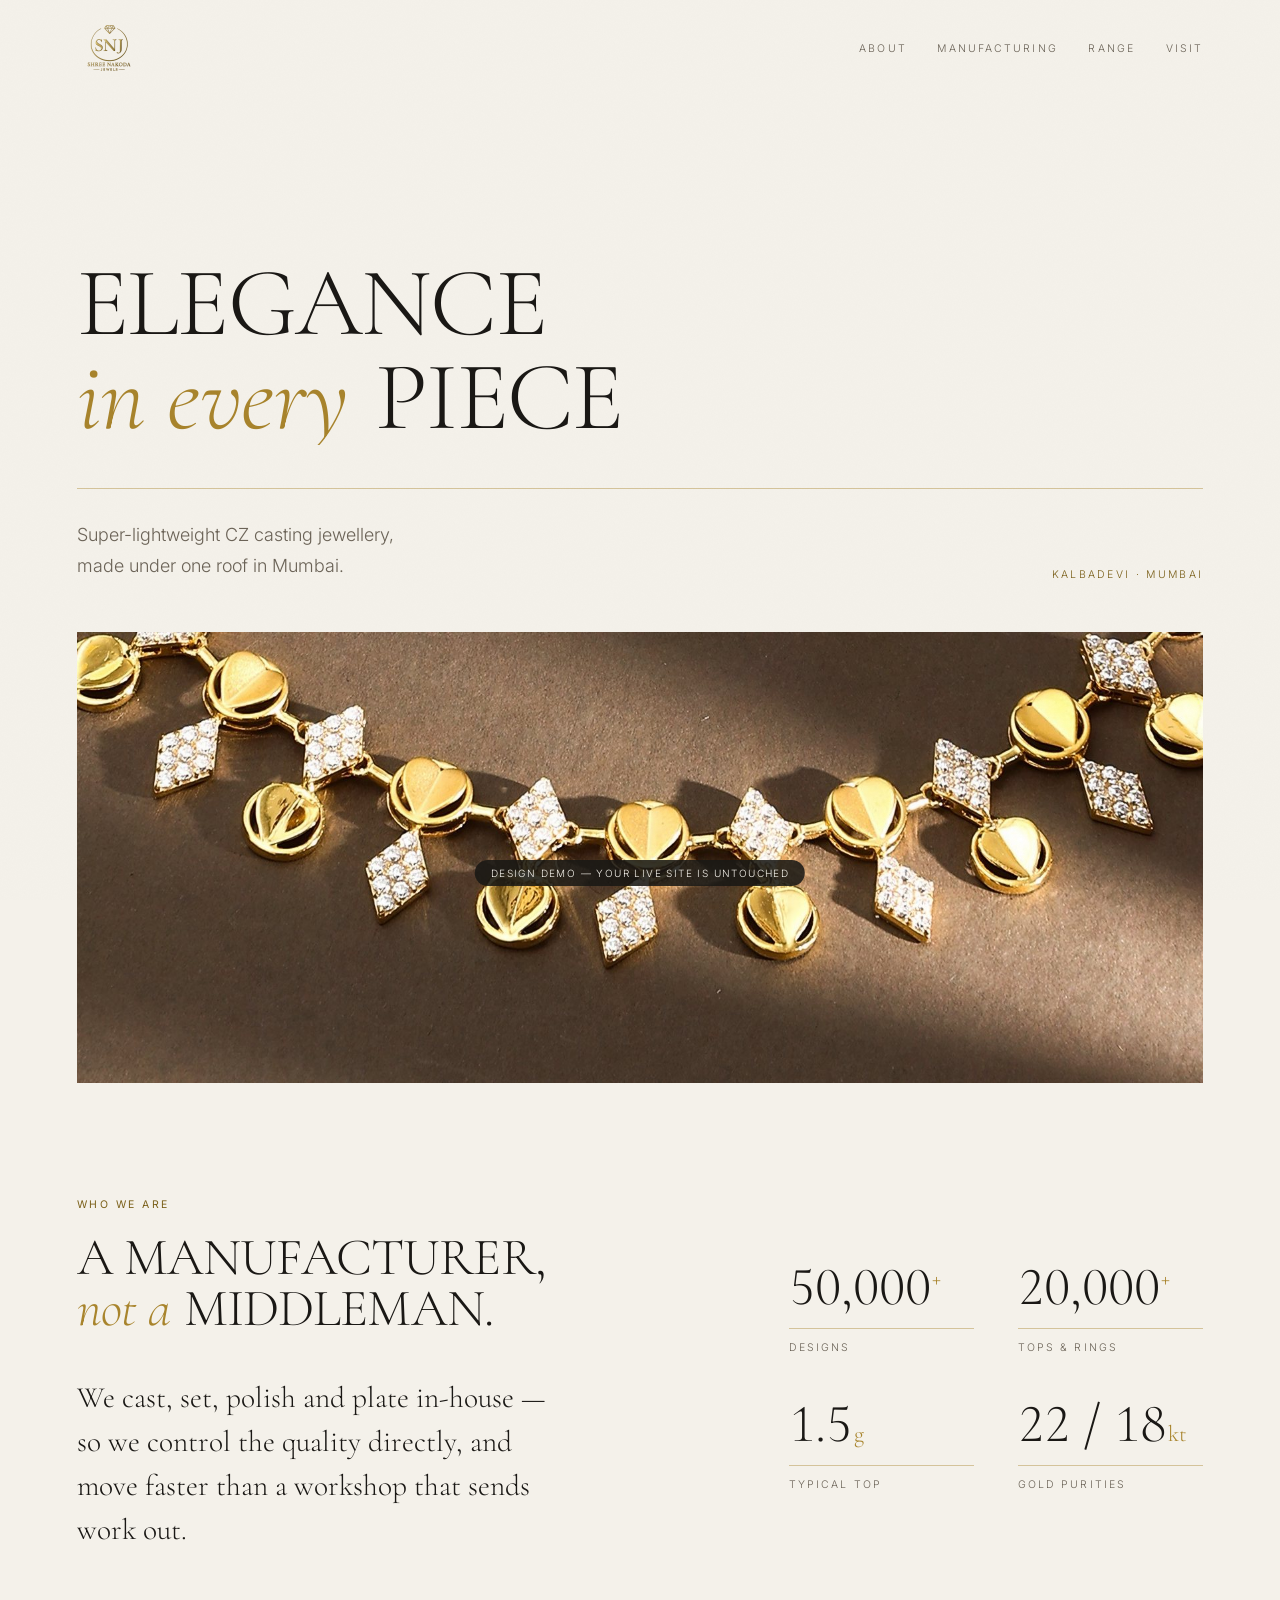
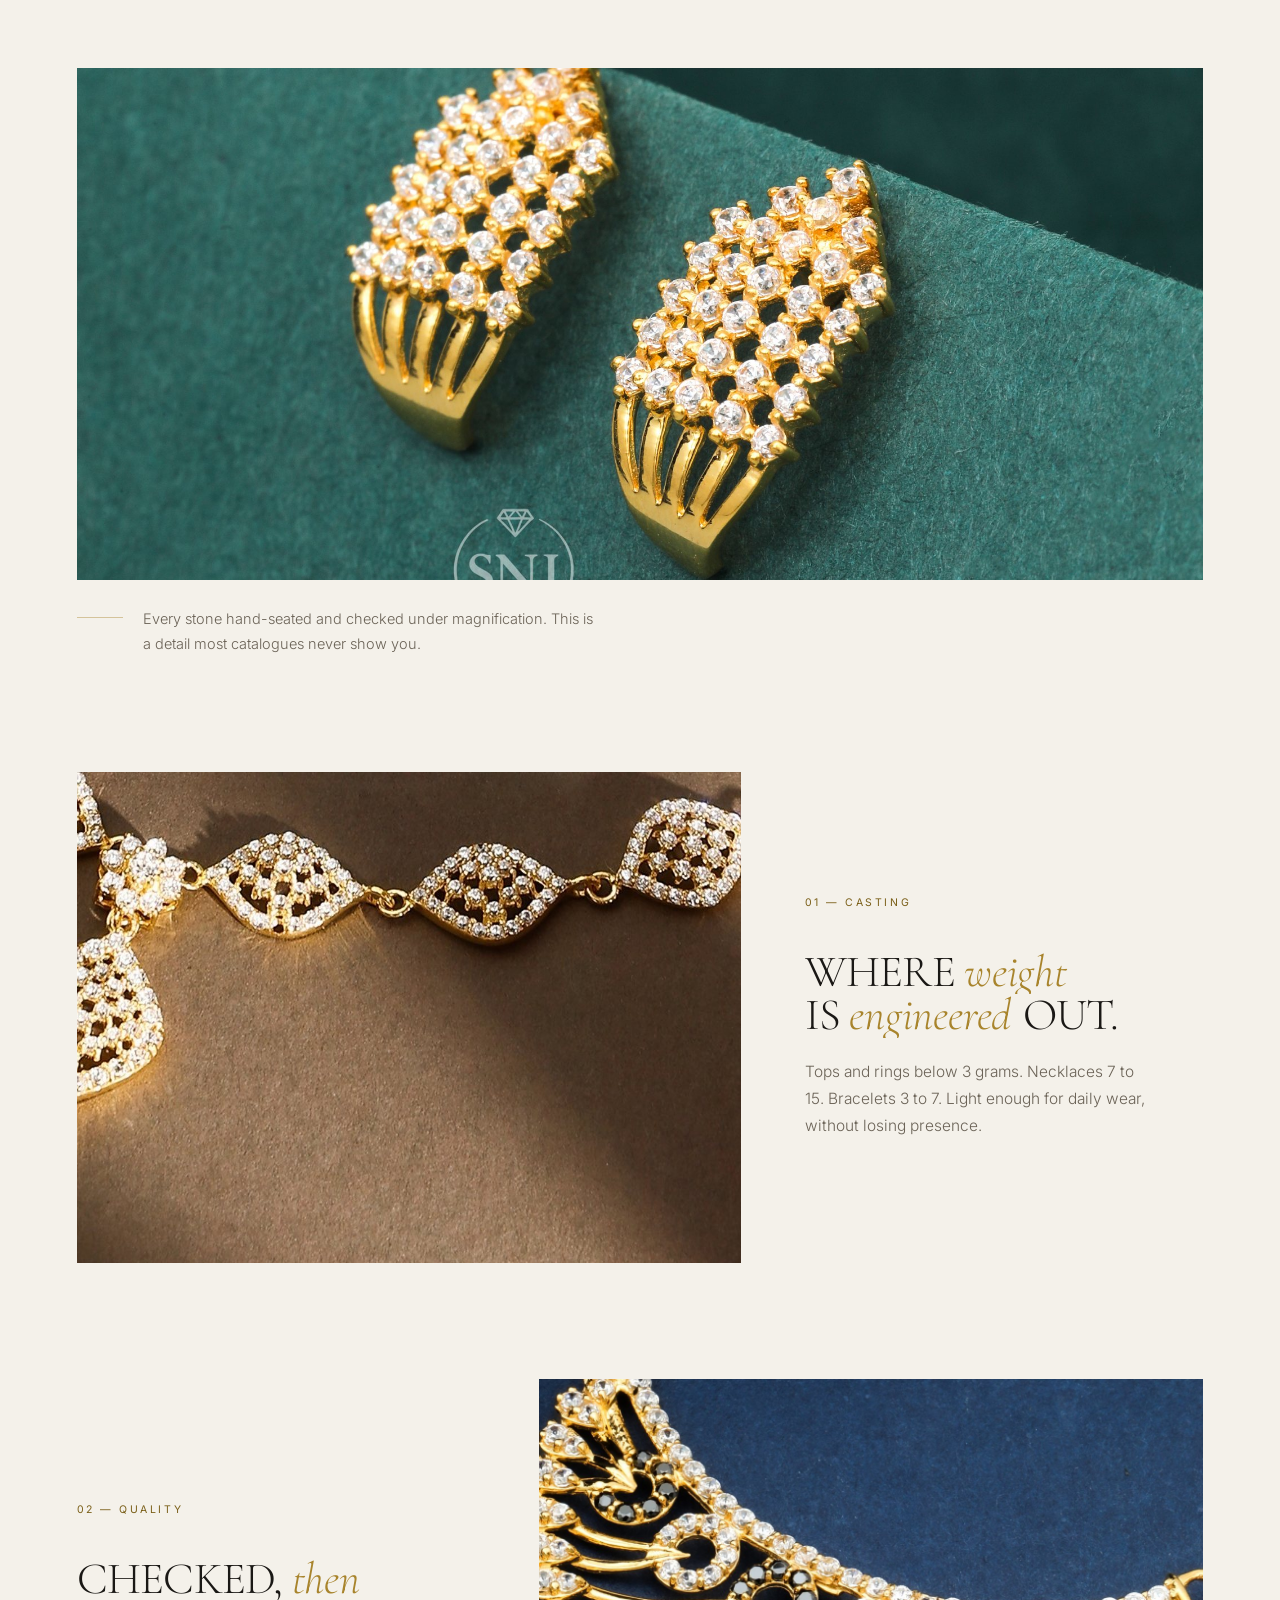
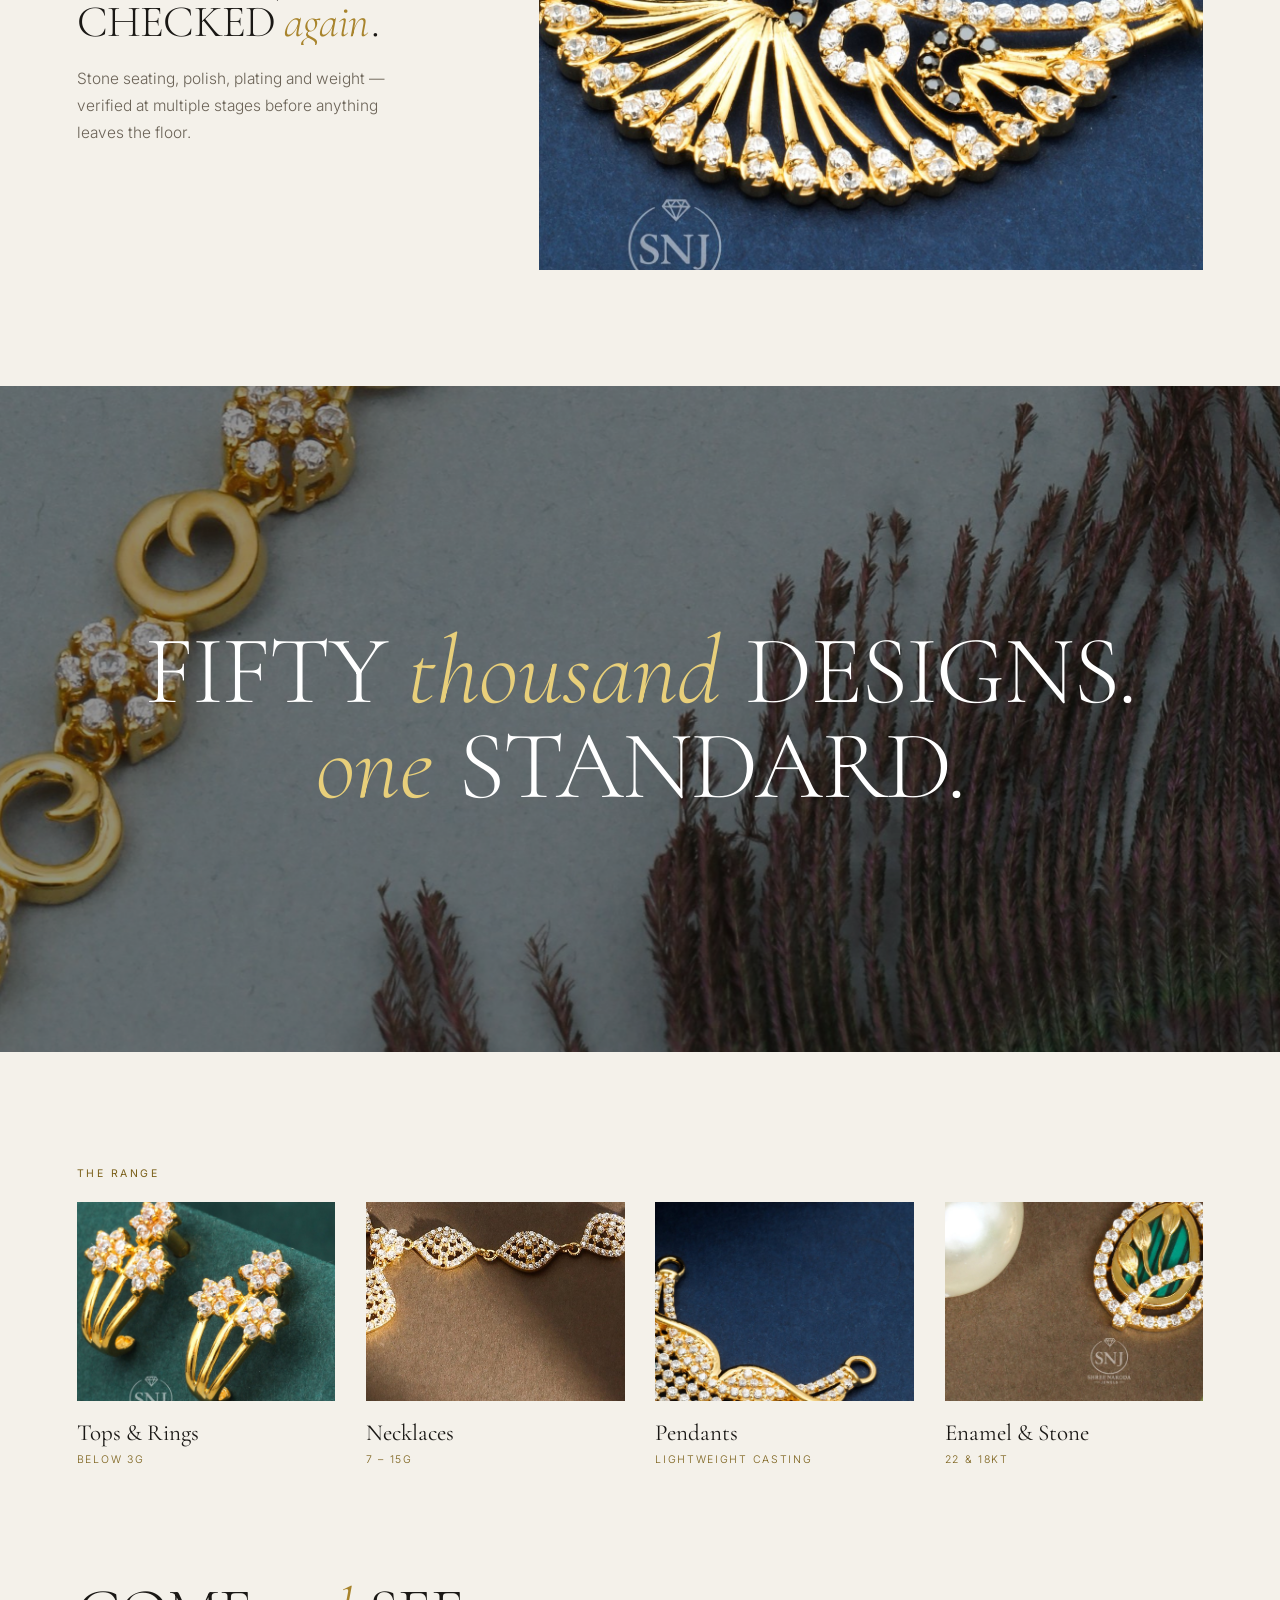
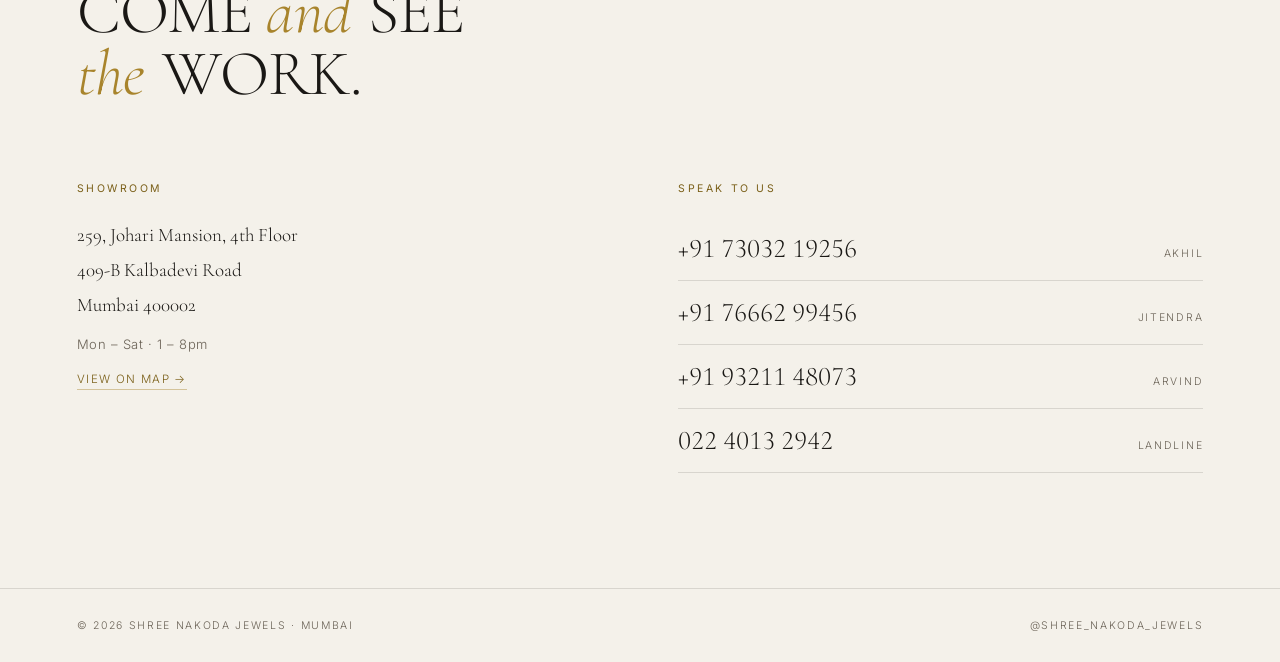
==== commit 80064453: "Demo v5: fix inaccurate headline, enlarge logo, close dead space - Copy fix: "fifty thousand WAYS TO" ====
--- a/demo.html
+++ b/demo.html
@@ -43,25 +43,25 @@
   <img src="assets/img/studio/hero-band.jpg" alt="Gold CZ necklace by Shree Nakoda Jewels">
 </figure>
 
-<!-- ============ 2 · ABOUT ============ -->
+<!-- ============ 2 · ABOUT + SPECS (paired so neither column sits empty) ====== -->
 <section class="statement" id="about">
-  <p class="label rv">Who we are</p>
-  <h2 class="display md rv-line">
-    <span class="l"><span>A MANUFACTURER,</span></span>
-    <span class="l"><span><em>not a</em> MIDDLEMAN.</span></span>
-  </h2>
-  <p class="body-lg rv">
-    We cast, set, polish and plate in-house — so we control the quality
-    directly, and move faster than a workshop that sends work out.
-  </p>
-</section>
-
-<!-- ============ 3 · SPEC BAND ============ -->
-<section class="specs">
-  <div class="spec rv"><strong>50,000<sup>+</sup></strong><span>Designs</span></div>
-  <div class="spec rv"><strong>20,000<sup>+</sup></strong><span>Tops &amp; rings</span></div>
-  <div class="spec rv"><strong>2.5<em>g</em></strong><span>Typical top</span></div>
-  <div class="spec rv"><strong>22 / 18<em>kt</em></strong><span>Gold purities</span></div>
+  <div class="statement-copy">
+    <p class="label rv">Who we are</p>
+    <h2 class="display md rv-line">
+      <span class="l"><span>A MANUFACTURER,</span></span>
+      <span class="l"><span><em>not a</em> MIDDLEMAN.</span></span>
+    </h2>
+    <p class="body-lg rv">
+      We cast, set, polish and plate in-house — so we control the quality
+      directly, and move faster than a workshop that sends work out.
+    </p>
+  </div>
+  <div class="specs">
+    <div class="spec rv"><strong>50,000<sup>+</sup></strong><span>Designs</span></div>
+    <div class="spec rv"><strong>20,000<sup>+</sup></strong><span>Tops &amp; rings</span></div>
+    <div class="spec rv"><strong>1.5<em>g</em></strong><span>Typical top</span></div>
+    <div class="spec rv"><strong>22 / 18<em>kt</em></strong><span>Gold purities</span></div>
+  </div>
 </section>
 
 <!-- ============ 4 · DETAIL / CRAFT PROOF ============ -->
@@ -107,8 +107,8 @@
   <img src="assets/img/studio/bleed-bracelet.jpg" alt="Gold CZ bracelet" loading="lazy">
   <div class="bleed-scrim"></div>
   <h2 class="display bleed-h rv-line">
-    <span class="l"><span>FIFTY <em>thousand</em></span></span>
-    <span class="l"><span>WAYS <em>to</em> WEAR IT.</span></span>
+    <span class="l"><span>FIFTY <em>thousand</em> DESIGNS.</span></span>
+    <span class="l"><span><em>one</em> STANDARD.</span></span>
   </h2>
 </section>
 
--- a/css/demo.css
+++ b/css/demo.css
@@ -27,7 +27,7 @@
   --ease:cubic-bezier(.19,1,.22,1);
   --pad:clamp(22px,6vw,110px);
   --maxw:1380px;
-  --gap:clamp(110px,15vw,240px);
+  --gap:clamp(78px,9vw,140px);   /* was 110-240px — read as dead space */
 }
 
 *{box-sizing:border-box}
@@ -95,8 +95,9 @@
   transition:background .45s var(--ease),padding .45s var(--ease),box-shadow .45s var(--ease);
 }
 #hdr.solid{background:rgba(244,241,234,.93);backdrop-filter:blur(10px);padding:9px var(--pad);box-shadow:0 1px 0 var(--line)}
-#hdr .brand img{width:42px;height:auto;transition:width .45s var(--ease)}
-#hdr.solid .brand img{width:34px}
+/* Logo carries fine linework and a wordmark — below ~56px it stops reading. */
+#hdr .brand img{width:clamp(56px,5vw,66px);height:auto;transition:width .45s var(--ease)}
+#hdr.solid .brand img{width:clamp(46px,4vw,54px)}
 #hdr nav{display:flex;gap:clamp(15px,2.4vw,34px)}
 #hdr nav a{font-size:10.5px;letter-spacing:.2em;text-transform:uppercase;color:var(--muted);transition:color .3s}
 #hdr nav a:hover{color:var(--bronze)}
@@ -112,17 +113,21 @@
 
 /* Wide cinematic band */
 .bandfig{margin:0 auto;max-width:var(--maxw);padding:0 var(--pad)}
-.bandfig img{width:100%;aspect-ratio:3/1;object-fit:cover;background:var(--cream-2)}
-
-/* ---------- 2 · About ---------- */
-.statement{max-width:var(--maxw);margin:0 auto;padding:var(--gap) var(--pad) 0}
-.statement h2{margin-bottom:clamp(34px,4vw,58px)}
-
-/* ---------- 3 · Specs — precision as typography ---------- */
-.specs{
-  display:grid;grid-template-columns:repeat(4,1fr);gap:clamp(24px,4vw,60px);
-  max-width:var(--maxw);margin:0 auto;padding:var(--gap) var(--pad) 0;
-}
+.bandfig img{width:100%;aspect-ratio:2.5/1;object-fit:cover;background:var(--cream-2)}
+
+/* ---------- 2 · About + specs, side by side ----------
+   Previously the statement sat alone and the right 60% of the row was empty.
+   Pairing it with the spec figures fills the measure and removes a section. */
+.statement{
+  display:grid;grid-template-columns:1.22fr .78fr;gap:clamp(40px,5vw,84px);
+  align-items:center;max-width:var(--maxw);margin:0 auto;padding:var(--gap) var(--pad) 0;
+}
+/* narrower column was stranding "A" alone on its own line */
+.statement .display.md{font-size:clamp(29px,4.1vw,62px)}
+.statement h2{margin-bottom:clamp(28px,3.2vw,46px)}
+
+/* ---------- Specs — precision as typography ---------- */
+.specs{display:grid;grid-template-columns:repeat(2,1fr);gap:clamp(26px,3.4vw,46px)}
 .spec strong{
   display:block;font-family:var(--serif);font-weight:300;
   font-size:clamp(32px,4.2vw,58px);line-height:1;margin-bottom:14px;
@@ -144,13 +149,15 @@
 .detail-cap p{font-size:14.5px;line-height:1.75;color:var(--muted)}
 
 /* ---------- 5 & 6 · Editorial pairs ---------- */
+/* Image column given more weight — at 1fr the photos read as undersized. */
 .pair{
-  display:grid;grid-template-columns:1fr 1fr;gap:clamp(32px,6vw,110px);
+  display:grid;grid-template-columns:1.25fr .75fr;gap:clamp(32px,5vw,80px);
   align-items:center;max-width:var(--maxw);margin:0 auto;padding:var(--gap) var(--pad) 0;
 }
+.pair.reverse{grid-template-columns:.75fr 1.25fr}
 .pair.reverse .fig{order:2}
 .fig{margin:0;overflow:hidden;background:var(--cream-2)}
-.fig img{width:100%;aspect-ratio:1.6/1;object-fit:cover;transition:transform 1.4s var(--ease)}
+.fig img{width:100%;aspect-ratio:1.35/1;object-fit:cover;transition:transform 1.4s var(--ease)}
 .fig:hover img{transform:scale(1.03)}
 .pair-copy{display:flex;flex-direction:column;gap:20px}
 .pair-copy p:last-child{color:var(--muted);line-height:1.75;max-width:34ch;font-size:15.5px}
@@ -207,8 +214,9 @@
 
 /* ---------- Responsive ---------- */
 @media(max-width:980px){
+  .statement{grid-template-columns:1fr;gap:44px}
   .specs{grid-template-columns:repeat(2,1fr);gap:34px}
-  .pair{grid-template-columns:1fr;gap:30px}
+  .pair,.pair.reverse{grid-template-columns:1fr;gap:30px}
   .pair.reverse .fig{order:0}
   .range-grid{grid-template-columns:repeat(2,1fr);gap:20px}
   .visit-grid{grid-template-columns:1fr}
